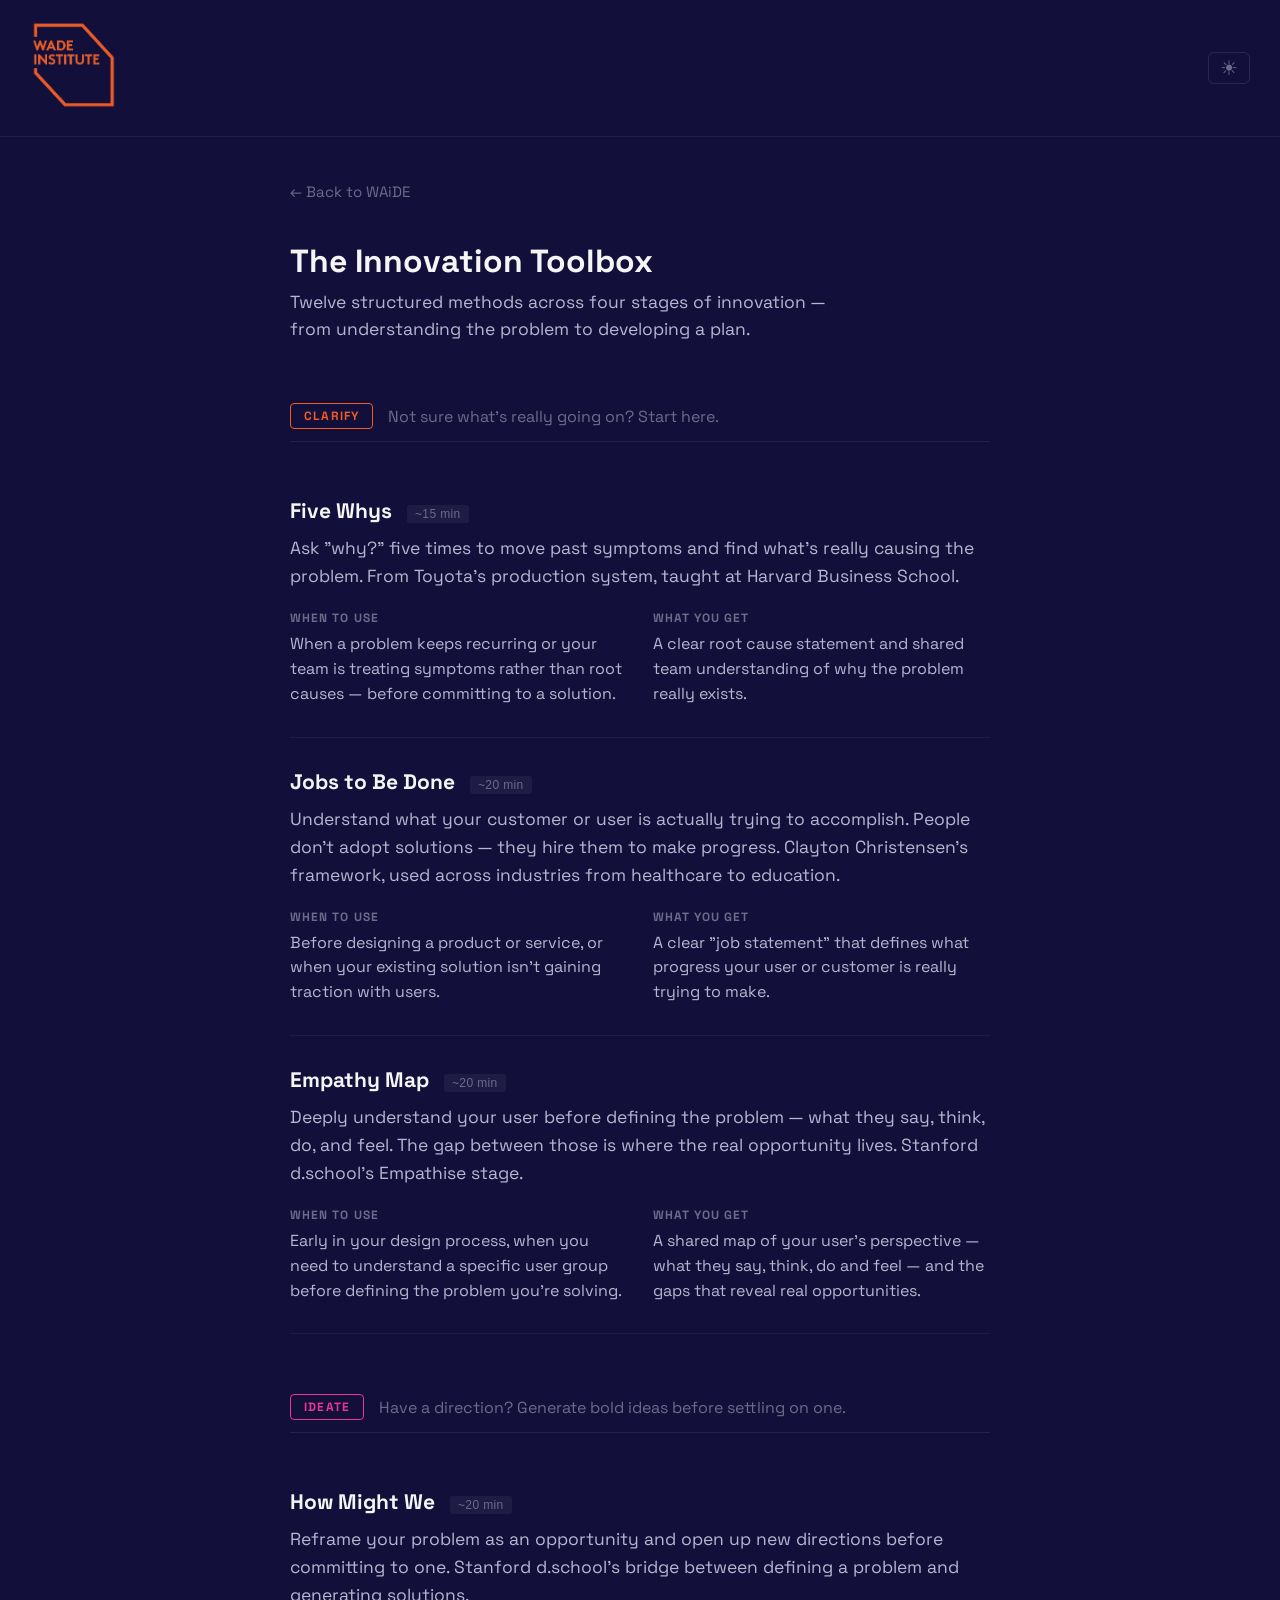
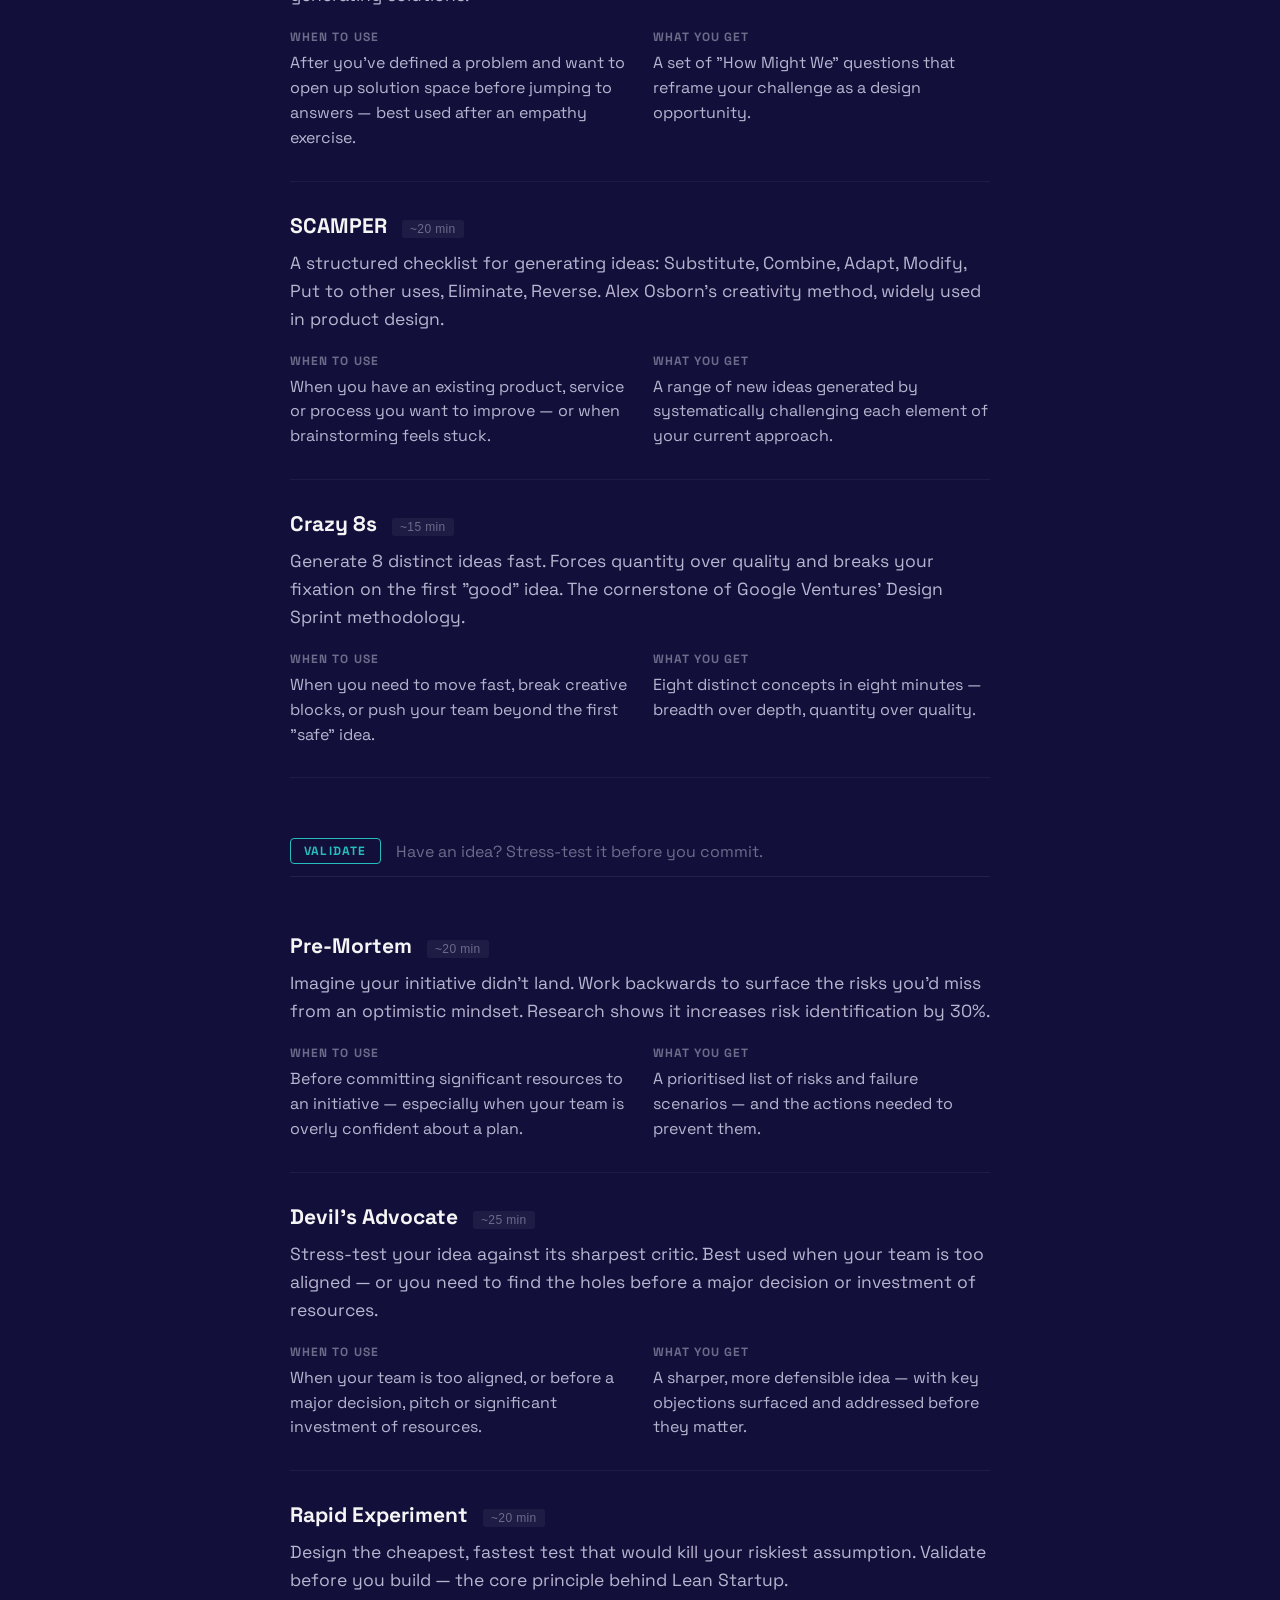
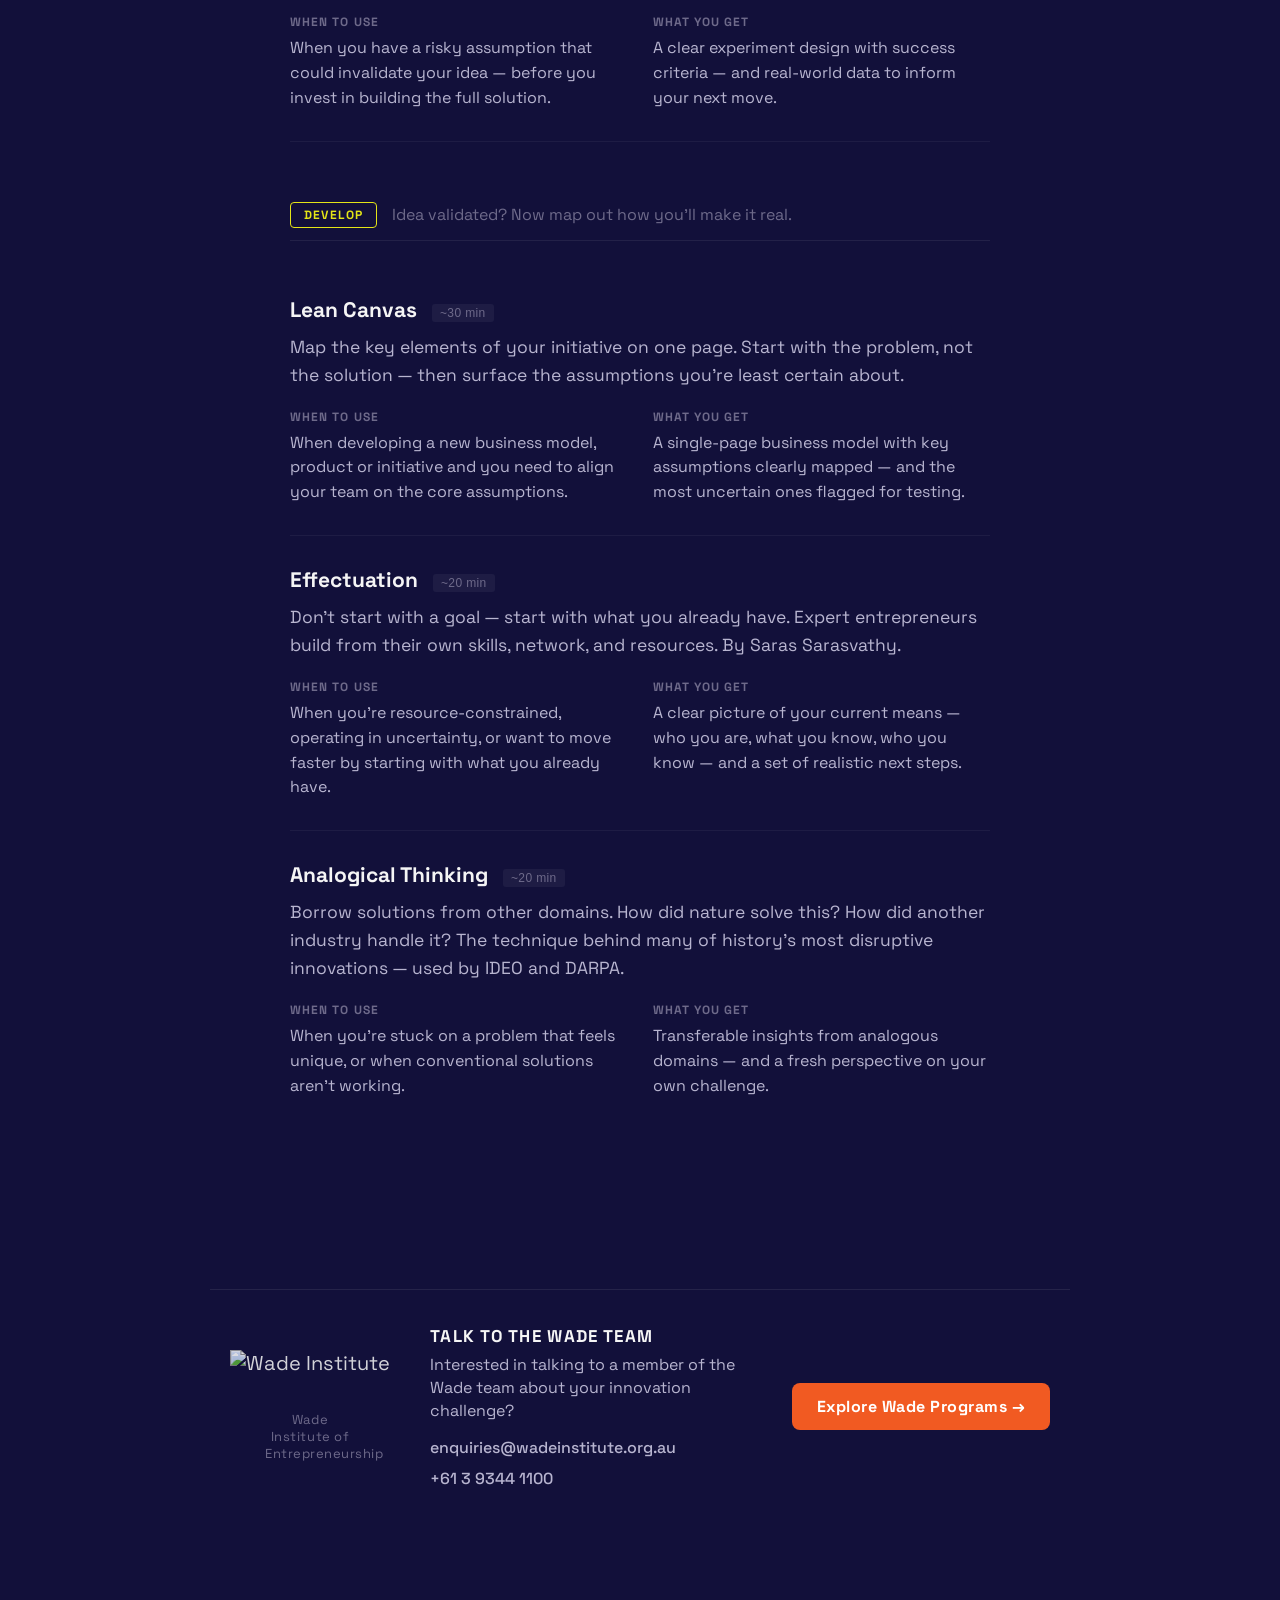
==== toolbox.html @ 84e3cd11 "Add Innovation Toolbox page with links from cards and mode label - New toolbox.html: all 12 tools ac" ====
<!DOCTYPE html>
<html lang="en">
<head>
    <meta charset="UTF-8">
    <meta name="viewport" content="width=device-width, initial-scale=1.0">
    <title>The Innovation Toolbox — Wade Institute</title>
    <link rel="preconnect" href="https://fonts.googleapis.com">
    <link href="https://fonts.googleapis.com/css2?family=Space+Grotesk:wght@300;400;500;600;700&family=Space+Mono:wght@400;700&display=swap" rel="stylesheet">
    <link rel="stylesheet" href="styles.css">
</head>
<body>

<div class="app-shell toolbox-shell">

    <header class="header">
        <a href="index.html"><img class="logo" src="logo.png" alt="Wade Institute"></a>
        <button class="theme-toggle" id="themeToggle" title="Toggle light/dark mode" aria-label="Toggle light/dark mode">
            <span class="theme-icon">☀</span>
        </button>
    </header>

    <main class="toolbox">

        <a class="toolbox-back" href="index.html">← Back to WAiDE</a>

        <h1 class="toolbox-page-title">The Innovation Toolbox</h1>
        <p class="toolbox-page-sub">Twelve structured methods across four stages of innovation — from understanding the problem to developing a plan.</p>

        <!-- ── CLARIFY ── -->
        <div class="toolbox-stage-header">
            <span class="toolbox-stage-badge stage-badge-reframe">Clarify</span>
            <span class="toolbox-stage-desc">Not sure what's really going on? Start here.</span>
        </div>

        <div class="tool-entry" id="five-whys">
            <div class="tool-entry-header">
                <h2 class="tool-entry-name">Five Whys</h2>
                <span class="tool-entry-time">~15 min</span>
            </div>
            <p class="tool-entry-desc">Ask "why?" five times to move past symptoms and find what's really causing the problem. From Toyota's production system, taught at Harvard Business School.</p>
            <div class="tool-entry-meta">
                <div class="tool-meta-block">
                    <span class="tool-meta-label">When to use</span>
                    <p class="tool-meta-text">When a problem keeps recurring or your team is treating symptoms rather than root causes — before committing to a solution.</p>
                </div>
                <div class="tool-meta-block">
                    <span class="tool-meta-label">What you get</span>
                    <p class="tool-meta-text">A clear root cause statement and shared team understanding of why the problem really exists.</p>
                </div>
            </div>
        </div>

        <div class="tool-entry" id="jtbd">
            <div class="tool-entry-header">
                <h2 class="tool-entry-name">Jobs to Be Done</h2>
                <span class="tool-entry-time">~20 min</span>
            </div>
            <p class="tool-entry-desc">Understand what your customer or user is actually trying to accomplish. People don't adopt solutions — they hire them to make progress. Clayton Christensen's framework, used across industries from healthcare to education.</p>
            <div class="tool-entry-meta">
                <div class="tool-meta-block">
                    <span class="tool-meta-label">When to use</span>
                    <p class="tool-meta-text">Before designing a product or service, or when your existing solution isn't gaining traction with users.</p>
                </div>
                <div class="tool-meta-block">
                    <span class="tool-meta-label">What you get</span>
                    <p class="tool-meta-text">A clear "job statement" that defines what progress your user or customer is really trying to make.</p>
                </div>
            </div>
        </div>

        <div class="tool-entry" id="empathy-map">
            <div class="tool-entry-header">
                <h2 class="tool-entry-name">Empathy Map</h2>
                <span class="tool-entry-time">~20 min</span>
            </div>
            <p class="tool-entry-desc">Deeply understand your user before defining the problem — what they say, think, do, and feel. The gap between those is where the real opportunity lives. Stanford d.school's Empathise stage.</p>
            <div class="tool-entry-meta">
                <div class="tool-meta-block">
                    <span class="tool-meta-label">When to use</span>
                    <p class="tool-meta-text">Early in your design process, when you need to understand a specific user group before defining the problem you're solving.</p>
                </div>
                <div class="tool-meta-block">
                    <span class="tool-meta-label">What you get</span>
                    <p class="tool-meta-text">A shared map of your user's perspective — what they say, think, do and feel — and the gaps that reveal real opportunities.</p>
                </div>
            </div>
        </div>

        <!-- ── IDEATE ── -->
        <div class="toolbox-stage-header">
            <span class="toolbox-stage-badge stage-badge-ideate">Ideate</span>
            <span class="toolbox-stage-desc">Have a direction? Generate bold ideas before settling on one.</span>
        </div>

        <div class="tool-entry" id="hmw">
            <div class="tool-entry-header">
                <h2 class="tool-entry-name">How Might We</h2>
                <span class="tool-entry-time">~20 min</span>
            </div>
            <p class="tool-entry-desc">Reframe your problem as an opportunity and open up new directions before committing to one. Stanford d.school's bridge between defining a problem and generating solutions.</p>
            <div class="tool-entry-meta">
                <div class="tool-meta-block">
                    <span class="tool-meta-label">When to use</span>
                    <p class="tool-meta-text">After you've defined a problem and want to open up solution space before jumping to answers — best used after an empathy exercise.</p>
                </div>
                <div class="tool-meta-block">
                    <span class="tool-meta-label">What you get</span>
                    <p class="tool-meta-text">A set of "How Might We" questions that reframe your challenge as a design opportunity.</p>
                </div>
            </div>
        </div>

        <div class="tool-entry" id="scamper">
            <div class="tool-entry-header">
                <h2 class="tool-entry-name">SCAMPER</h2>
                <span class="tool-entry-time">~20 min</span>
            </div>
            <p class="tool-entry-desc">A structured checklist for generating ideas: Substitute, Combine, Adapt, Modify, Put to other uses, Eliminate, Reverse. Alex Osborn's creativity method, widely used in product design.</p>
            <div class="tool-entry-meta">
                <div class="tool-meta-block">
                    <span class="tool-meta-label">When to use</span>
                    <p class="tool-meta-text">When you have an existing product, service or process you want to improve — or when brainstorming feels stuck.</p>
                </div>
                <div class="tool-meta-block">
                    <span class="tool-meta-label">What you get</span>
                    <p class="tool-meta-text">A range of new ideas generated by systematically challenging each element of your current approach.</p>
                </div>
            </div>
        </div>

        <div class="tool-entry" id="crazy-8s">
            <div class="tool-entry-header">
                <h2 class="tool-entry-name">Crazy 8s</h2>
                <span class="tool-entry-time">~15 min</span>
            </div>
            <p class="tool-entry-desc">Generate 8 distinct ideas fast. Forces quantity over quality and breaks your fixation on the first "good" idea. The cornerstone of Google Ventures' Design Sprint methodology.</p>
            <div class="tool-entry-meta">
                <div class="tool-meta-block">
                    <span class="tool-meta-label">When to use</span>
                    <p class="tool-meta-text">When you need to move fast, break creative blocks, or push your team beyond the first "safe" idea.</p>
                </div>
                <div class="tool-meta-block">
                    <span class="tool-meta-label">What you get</span>
                    <p class="tool-meta-text">Eight distinct concepts in eight minutes — breadth over depth, quantity over quality.</p>
                </div>
            </div>
        </div>

        <!-- ── VALIDATE ── -->
        <div class="toolbox-stage-header">
            <span class="toolbox-stage-badge stage-badge-debate">Validate</span>
            <span class="toolbox-stage-desc">Have an idea? Stress-test it before you commit.</span>
        </div>

        <div class="tool-entry" id="pre-mortem">
            <div class="tool-entry-header">
                <h2 class="tool-entry-name">Pre-Mortem</h2>
                <span class="tool-entry-time">~20 min</span>
            </div>
            <p class="tool-entry-desc">Imagine your initiative didn't land. Work backwards to surface the risks you'd miss from an optimistic mindset. Research shows it increases risk identification by 30%.</p>
            <div class="tool-entry-meta">
                <div class="tool-meta-block">
                    <span class="tool-meta-label">When to use</span>
                    <p class="tool-meta-text">Before committing significant resources to an initiative — especially when your team is overly confident about a plan.</p>
                </div>
                <div class="tool-meta-block">
                    <span class="tool-meta-label">What you get</span>
                    <p class="tool-meta-text">A prioritised list of risks and failure scenarios — and the actions needed to prevent them.</p>
                </div>
            </div>
        </div>

        <div class="tool-entry" id="devils-advocate">
            <div class="tool-entry-header">
                <h2 class="tool-entry-name">Devil's Advocate</h2>
                <span class="tool-entry-time">~25 min</span>
            </div>
            <p class="tool-entry-desc">Stress-test your idea against its sharpest critic. Best used when your team is too aligned — or you need to find the holes before a major decision or investment of resources.</p>
            <div class="tool-entry-meta">
                <div class="tool-meta-block">
                    <span class="tool-meta-label">When to use</span>
                    <p class="tool-meta-text">When your team is too aligned, or before a major decision, pitch or significant investment of resources.</p>
                </div>
                <div class="tool-meta-block">
                    <span class="tool-meta-label">What you get</span>
                    <p class="tool-meta-text">A sharper, more defensible idea — with key objections surfaced and addressed before they matter.</p>
                </div>
            </div>
        </div>

        <div class="tool-entry" id="rapid-experiment">
            <div class="tool-entry-header">
                <h2 class="tool-entry-name">Rapid Experiment</h2>
                <span class="tool-entry-time">~20 min</span>
            </div>
            <p class="tool-entry-desc">Design the cheapest, fastest test that would kill your riskiest assumption. Validate before you build — the core principle behind Lean Startup.</p>
            <div class="tool-entry-meta">
                <div class="tool-meta-block">
                    <span class="tool-meta-label">When to use</span>
                    <p class="tool-meta-text">When you have a risky assumption that could invalidate your idea — before you invest in building the full solution.</p>
                </div>
                <div class="tool-meta-block">
                    <span class="tool-meta-label">What you get</span>
                    <p class="tool-meta-text">A clear experiment design with success criteria — and real-world data to inform your next move.</p>
                </div>
            </div>
        </div>

        <!-- ── DEVELOP ── -->
        <div class="toolbox-stage-header">
            <span class="toolbox-stage-badge stage-badge-framework">Develop</span>
            <span class="toolbox-stage-desc">Idea validated? Now map out how you'll make it real.</span>
        </div>

        <div class="tool-entry" id="lean-canvas">
            <div class="tool-entry-header">
                <h2 class="tool-entry-name">Lean Canvas</h2>
                <span class="tool-entry-time">~30 min</span>
            </div>
            <p class="tool-entry-desc">Map the key elements of your initiative on one page. Start with the problem, not the solution — then surface the assumptions you're least certain about.</p>
            <div class="tool-entry-meta">
                <div class="tool-meta-block">
                    <span class="tool-meta-label">When to use</span>
                    <p class="tool-meta-text">When developing a new business model, product or initiative and you need to align your team on the core assumptions.</p>
                </div>
                <div class="tool-meta-block">
                    <span class="tool-meta-label">What you get</span>
                    <p class="tool-meta-text">A single-page business model with key assumptions clearly mapped — and the most uncertain ones flagged for testing.</p>
                </div>
            </div>
        </div>

        <div class="tool-entry" id="effectuation">
            <div class="tool-entry-header">
                <h2 class="tool-entry-name">Effectuation</h2>
                <span class="tool-entry-time">~20 min</span>
            </div>
            <p class="tool-entry-desc">Don't start with a goal — start with what you already have. Expert entrepreneurs build from their own skills, network, and resources. By Saras Sarasvathy.</p>
            <div class="tool-entry-meta">
                <div class="tool-meta-block">
                    <span class="tool-meta-label">When to use</span>
                    <p class="tool-meta-text">When you're resource-constrained, operating in uncertainty, or want to move faster by starting with what you already have.</p>
                </div>
                <div class="tool-meta-block">
                    <span class="tool-meta-label">What you get</span>
                    <p class="tool-meta-text">A clear picture of your current means — who you are, what you know, who you know — and a set of realistic next steps.</p>
                </div>
            </div>
        </div>

        <div class="tool-entry" id="analogical">
            <div class="tool-entry-header">
                <h2 class="tool-entry-name">Analogical Thinking</h2>
                <span class="tool-entry-time">~20 min</span>
            </div>
            <p class="tool-entry-desc">Borrow solutions from other domains. How did nature solve this? How did another industry handle it? The technique behind many of history's most disruptive innovations — used by IDEO and DARPA.</p>
            <div class="tool-entry-meta">
                <div class="tool-meta-block">
                    <span class="tool-meta-label">When to use</span>
                    <p class="tool-meta-text">When you're stuck on a problem that feels unique, or when conventional solutions aren't working.</p>
                </div>
                <div class="tool-meta-block">
                    <span class="tool-meta-label">What you get</span>
                    <p class="tool-meta-text">Transferable insights from analogous domains — and a fresh perspective on your own challenge.</p>
                </div>
            </div>
        </div>

    </main>

</div><!-- /app-shell -->

<!-- Universal site footer -->
<div class="site-footer">
    <div class="site-footer-inner">
        <div class="site-footer-brand">
            <img class="site-footer-icon" src="wade-icon.png" alt="Wade Institute">
            <span class="site-footer-orgname">Wade Institute of Entrepreneurship</span>
        </div>
        <div class="site-footer-body">
            <p class="site-footer-heading">Talk to the Wade team</p>
            <p class="site-footer-text">Interested in talking to a member of the Wade team about your innovation challenge?</p>
            <div class="site-footer-contacts">
                <a class="site-footer-link" href="mailto:enquiries@wadeinstitute.org.au">enquiries@wadeinstitute.org.au</a>
                <a class="site-footer-link" href="tel:+61393441100">+61 3 9344 1100</a>
            </div>
        </div>
        <div class="site-footer-cta-wrap">
            <a class="site-footer-cta" href="https://wadeinstitute.org.au/start/" target="_blank" rel="noopener noreferrer">Explore Wade Programs →</a>
        </div>
    </div>
</div>

<script>
// Theme toggle (mirrors index.html behaviour)
(function() {
    const saved = localStorage.getItem('theme');
    if (saved === 'light') document.documentElement.setAttribute('data-theme', 'light');
    document.getElementById('themeToggle').addEventListener('click', function() {
        const isLight = document.documentElement.getAttribute('data-theme') === 'light';
        if (isLight) {
            document.documentElement.removeAttribute('data-theme');
            localStorage.setItem('theme', 'dark');
            this.querySelector('.theme-icon').textContent = '☀';
        } else {
            document.documentElement.setAttribute('data-theme', 'light');
            localStorage.setItem('theme', 'light');
            this.querySelector('.theme-icon').textContent = '☽';
        }
    });
    if (saved === 'light') document.querySelector('.theme-icon').textContent = '☽';
})();
</script>

</body>
</html>
---- styles.css ----
@font-face {
    font-family: 'GT Walsheim';
    src: url('fonts/GT-Walsheim-Regular.woff') format('woff'),
         url('fonts/GT-Walsheim-Regular.ttf') format('truetype'),
         url('fonts/GT-Walsheim-Regular.otf') format('opentype');
    font-weight: 400;
    font-style: normal;
}

*, *::before, *::after {
    margin: 0;
    padding: 0;
    box-sizing: border-box;
}

:root {
    --bg: #12103a;
    --bg-light: #1a1750;
    --text: #f5f5f5;
    --text-dim: #b8b5d0;
    --text-muted: #6e6a8a;
    --orange: #F15A22;
    --yellow: #E4E517;
    --teal: #26bdbe;
    --pink: #ec3693;
    --font: 'GT Walsheim', 'Space Grotesk', sans-serif;
    --mono: 'GT Walsheim', sans-serif;
}

html { font-size: 20px; }

body {
    background: var(--bg);
    color: var(--text);
    font-family: var(--font);
    min-height: 100vh;
    overflow-y: auto;
}

/* App shell holds the full-height chat experience */
.app-shell {
    height: 100vh;
    display: flex;
    flex-direction: column;
    overflow: hidden;
}

/* === HEADER === */
.header {
    padding: 1rem 1.5rem;
    border-bottom: 1px solid rgba(255,255,255,0.06);
    display: flex;
    align-items: center;
    flex-shrink: 0;
}

.logo {
    height: 90px;
    width: auto;
}

/* === SESSION BAR (shown during active exercise) === */
.session-bar {
    display: flex;
    align-items: center;
    gap: 0.5rem;
    padding: 0.5rem 1.5rem;
    border-bottom: 1px solid rgba(255,255,255,0.06);
    flex-shrink: 0;
    animation: fadeIn 0.2s ease;
}

.session-bar.hidden { display: none; }
.js-state { display: none; }

.session-mode {
    font-family: var(--mono);
    font-size: 0.875rem;
    font-weight: 700;
    letter-spacing: 0.08em;
    text-transform: uppercase;
}

.session-sep {
    color: var(--text-muted);
    font-size: 1rem;
}

.session-exercise {
    font-size: 1rem;
    font-weight: 500;
    color: var(--text-dim);
}

.session-close {
    background: none;
    border: 1px solid rgba(255,255,255,0.1);
    color: var(--text-muted);
    font-size: 0.875rem;
    width: 22px;
    height: 22px;
    border-radius: 4px;
    cursor: pointer;
    display: flex;
    align-items: center;
    justify-content: center;
    margin-left: 0.5rem;
    transition: all 0.2s;
    line-height: 1;
}

.session-close:hover {
    border-color: rgba(255,255,255,0.3);
    color: var(--text);
}

/* Session bar color handled by stage-step[data-stage] selectors */

/* === STAGE PROGRESS (inline inside session bar) === */

.stage-progress {
    display: flex;
    align-items: center;
    justify-content: center;
    flex: 1;
    gap: 0.2rem;
}

.stage-step {
    display: flex;
    flex-direction: column;
    align-items: center;
    gap: 0.1rem;
    position: relative;
    padding: 0.3rem 0.8rem;
    border-radius: 6px;
    border: 1px solid transparent;
    transition: background 0.2s, border-color 0.2s;
}

/* Dots gone — color is the indicator */
.stage-dot { display: none; }

/* Stage names: bold mono, home-page card-header style */
.stage-name {
    font-family: var(--mono);
    font-size: 0.8125rem;
    font-weight: 700;
    letter-spacing: 0.1em;
    text-transform: uppercase;
    transition: opacity 0.2s;
}

/* Connector lines between steps */
.stage-conn {
    width: 20px;
    height: 1px;
    background: rgba(255,255,255,0.07);
    flex-shrink: 0;
    margin: 0;
}

/* Each stage in its own color, dimmed when inactive */
.stage-step[data-stage="reframe"]   .stage-name { color: var(--orange); opacity: 0.28; }
.stage-step[data-stage="ideate"]    .stage-name { color: var(--pink); opacity: 0.28; }
.stage-step[data-stage="debate"]    .stage-name { color: var(--teal);   opacity: 0.28; }
.stage-step[data-stage="framework"] .stage-name { color: var(--yellow);   opacity: 0.28; }

/* Done (visited) steps: slightly brighter */
.stage-step.done .stage-name { opacity: 0.5; }

/* Active step: full color + subtle card background matching home page cards */
.stage-step.active[data-stage="reframe"]   { background: rgba(241,90,34,0.1);   border-color: rgba(241,90,34,0.2);   --stage-pulse-color: rgba(241,90,34,0.22);   animation: stagePulse 3s ease-in-out infinite; }
.stage-step.active[data-stage="ideate"]    { background: rgba(236,54,147,0.1); border-color: rgba(236,54,147,0.2); --stage-pulse-color: rgba(236,54,147,0.22); animation: stagePulse 3s ease-in-out infinite; }
.stage-step.active[data-stage="debate"]    { background: rgba(38,189,190,0.1);  border-color: rgba(38,189,190,0.2);  --stage-pulse-color: rgba(38,189,190,0.22);  animation: stagePulse 3s ease-in-out infinite; }
.stage-step.active[data-stage="framework"] { background: rgba(228,229,23,0.1);  border-color: rgba(228,229,23,0.2);  --stage-pulse-color: rgba(228,229,23,0.22);  animation: stagePulse 3s ease-in-out infinite; }

.stage-step.active .stage-name { opacity: 1; }

/* All steps open a picker — always pointer, hover tint in stage color */
.stage-step { cursor: pointer; }
.stage-step[data-stage="reframe"]:hover   { background: rgba(241,90,34,0.06);   }
.stage-step[data-stage="ideate"]:hover    { background: rgba(236,54,147,0.06); }
.stage-step[data-stage="debate"]:hover    { background: rgba(38,189,190,0.06);  }
.stage-step[data-stage="framework"]:hover { background: rgba(228,229,23,0.06);  }
.stage-step:hover .stage-name { opacity: 0.8; }
.stage-step.active[data-stage="reframe"]:hover   { background: rgba(241,90,34,0.14);   }
.stage-step.active[data-stage="ideate"]:hover    { background: rgba(236,54,147,0.14); }
.stage-step.active[data-stage="debate"]:hover    { background: rgba(38,189,190,0.14);  }
.stage-step.active[data-stage="framework"]:hover { background: rgba(228,229,23,0.14);  }

/* Tool label: matches active stage color */
.stage-tool {
    font-size: 0.7125rem;
    font-family: var(--font);
    white-space: nowrap;
    opacity: 0.45;
    transition: opacity 0.2s;
}
.stage-tool::after { content: ' ▾'; }

.stage-step[data-stage="reframe"]   .stage-tool { color: var(--orange); }
.stage-step[data-stage="ideate"]    .stage-tool { color: var(--pink); }
.stage-step[data-stage="debate"]    .stage-tool { color: var(--teal);   }
.stage-step[data-stage="framework"] .stage-tool { color: var(--yellow);   }

/* Once picker is enabled — active step becomes a clickable trigger */
#stageProgress.tool-enabled .stage-step.active { cursor: pointer; }
#stageProgress.tool-enabled .stage-step.active .stage-tool { opacity: 0.8; }
#stageProgress.tool-enabled .stage-step.active:hover .stage-tool { opacity: 1; }

/* === TOOL PICKER === */
.tool-picker {
    position: relative;
    display: flex;
    align-items: center;
    gap: 0.2rem;
}

.tool-picker-btn {
    background: none;
    border: none;
    color: var(--text-muted);
    font-size: 0.75rem;
    line-height: 1;
    padding: 0 0.1rem;
    cursor: default;
    opacity: 0.4;
    transition: all 0.2s;
}

.tool-picker-btn:not(:disabled) {
    cursor: pointer;
    opacity: 0.7;
}

.tool-picker-btn:not(:disabled):hover {
    opacity: 1;
    color: var(--text);
}

.tool-picker-menu {
    position: absolute;
    top: calc(100% + 8px);
    left: 50%;
    transform: translateX(-50%);
    background: #1c1a54;
    border: 1px solid rgba(255,255,255,0.12);
    border-radius: 8px;
    padding: 0.3rem;
    z-index: 200;
    min-width: 190px;
    box-shadow: 0 8px 28px rgba(0,0,0,0.5);
    animation: pickerOpen 0.15s ease both;
    transform-origin: top center;
}

.tool-picker-menu.hidden { display: none; }

.tool-picker-item {
    display: block;
    width: 100%;
    text-align: left;
    background: none;
    border: none;
    color: var(--text-dim);
    font-family: var(--font);
    font-size: 1.025rem;
    padding: 0.4rem 0.65rem;
    border-radius: 5px;
    cursor: pointer;
    transition: all 0.15s;
}

.tool-picker-item:hover {
    background: rgba(255,255,255,0.07);
    color: var(--text);
}

/* Current tool shown with a subtle indicator */
.tool-picker-current {
    color: var(--text);
    font-weight: 600;
}
.tool-picker-current::after {
    content: ' ·';
    color: var(--text-muted);
    font-weight: 400;
}

/* Divider between tools and "Help me choose" */
.picker-divider {
    height: 1px;
    background: rgba(255,255,255,0.08);
    margin: 0.25rem 0.3rem;
}

/* Help me choose button */
.tool-picker-help {
    color: var(--text-muted);
    font-size: 0.975rem;
}
.tool-picker-help:hover {
    color: var(--text);
    background: rgba(255,255,255,0.05);
}

/* === CHAT AREA === */
.chat-area {
    flex: 1;
    overflow-y: auto;
    padding: 1.5rem;
    padding-bottom: 6rem; /* clearance for fixed prompt bar */
}

/* === RESUME BANNER === */

.resume-banner {
    position: fixed;
    top: 1rem;
    right: 1rem;
    z-index: 50;
    display: flex;
    align-items: center;
    gap: 0.5rem;
    padding: 0.4rem 0.5rem 0.4rem 0.85rem;
    background: rgba(18, 16, 58, 0.92);
    border: 1px solid rgba(255,255,255,0.12);
    border-radius: 999px;
    backdrop-filter: blur(10px);
    box-shadow: 0 4px 20px rgba(0,0,0,0.35);
    animation: fadeIn 0.3s ease;
}

.resume-banner.hidden { display: none; }

.resume-text {
    font-size: 0.9375rem;
    color: var(--text-dim);
    white-space: nowrap;
}

.resume-btn {
    background: var(--orange);
    border: none;
    border-radius: 999px;
    color: white;
    font-family: var(--font);
    font-size: 0.9rem;
    font-weight: 600;
    padding: 0.28rem 0.75rem;
    cursor: pointer;
    transition: opacity 0.2s;
    white-space: nowrap;
}

.resume-btn:hover { opacity: 0.85; }

.resume-dismiss {
    background: none;
    border: none;
    color: var(--text-muted);
    font-size: 0.8125rem;
    padding: 0.2rem 0.35rem;
    cursor: pointer;
    transition: color 0.2s;
    line-height: 1;
}

.resume-dismiss:hover { color: var(--text); }

/* === WELCOME === */
.welcome {
    display: flex;
    flex-direction: column;
    align-items: center;
    justify-content: center;
    min-height: 60vh;
    text-align: center;
    padding: 2rem;
    position: relative;
    overflow: hidden;
}

/* Wade diagonal accent — top-right corner, follows polygon's signature diagonal */
.welcome::after {
    content: '';
    position: absolute;
    top: 0;
    right: 4rem;
    width: 1px;
    height: 35%;
    background: linear-gradient(to bottom, transparent, rgba(241,90,34,0.18), transparent);
    transform: skewX(-18deg);
    pointer-events: none;
}

.welcome.hidden { display: none; }

.welcome-tagline {
    font-size: 1.1875rem;
    color: var(--text-dim);
    max-width: 480px;
    line-height: 1.35;
    margin-bottom: 2rem;
}

.welcome-title {
    font-size: 2.75rem;
    font-weight: 600;
    margin-bottom: 0.3rem;
    color: var(--text);
}

.welcome-sub {
    font-size: 1.375rem;
    color: var(--orange);
    font-weight: 500;
    margin-bottom: 1rem;
}

.welcome-intro {
    font-size: 1.125rem;
    color: var(--text-dim);
    max-width: 460px;
    line-height: 1.6;
    margin-bottom: 1.5rem;
}

/* === SITUATIONAL GUIDE === */
.welcome-guide {
    display: flex;
    gap: 0.5rem 1.2rem;
    align-items: center;
    flex-wrap: wrap;
    justify-content: center;
    margin-bottom: 2rem;
    font-size: 0.975rem;
    color: var(--text-dim);
}

.guide-item {
    display: flex;
    align-items: center;
    gap: 0.3rem;
}

.guide-signal {
    color: var(--text);
    font-weight: 600;
}

.guide-sep {
    color: var(--text-muted);
}

/* === CARDS HEADING === */
.cards-heading {
    width: 100%;
    text-align: center;
    font-size: 0.875rem;
    font-weight: 700;
    letter-spacing: 0.1em;
    text-transform: uppercase;
    color: var(--text);
    margin-top: 2rem;
    margin-bottom: 1rem;
}
.cards-chevron { display: none; }

/* === WELCOME CARDS === */
.welcome-cards {
    display: flex;
    gap: 1.2rem;
    flex-wrap: wrap;
    justify-content: center;
    max-width: 1280px;
    align-items: flex-start;
}

.welcome-card {
    display: flex;
    flex-direction: column;
    gap: 0.75rem;
    padding: 1.2rem 1.4rem;
    border: 1px solid rgba(255,255,255,0.06);
    border-radius: 8px;
    min-width: 240px;
    max-width: 300px;
    flex: 1;
    transition: border-color 0.25s, box-shadow 0.25s;
}

.welcome-card:hover {
    border-color: rgba(255,255,255,0.15);
}

.card-header {
    display: flex;
    flex-direction: column;
    gap: 0.25rem;
    padding-bottom: 0.5rem;
    border-bottom: 1px solid rgba(255,255,255,0.05);
}

.card-mode-name {
    font-family: var(--mono);
    font-size: 0.875rem;
    font-weight: 700;
    letter-spacing: 0.1em;
    text-transform: uppercase;
}

.card-reframe .card-mode-name { color: var(--orange); }
.card-ideate .card-mode-name { color: var(--pink); }
.card-debate .card-mode-name { color: var(--teal); }
.card-framework .card-mode-name { color: var(--yellow); }

.card-mode-desc {
    font-size: 0.9375rem;
    color: var(--text-muted);
    line-height: 1.35;
}

.card-exercises {
    display: flex;
    flex-direction: column;
    gap: 0.4rem;
}

.card-exercise-btn {
    background: rgba(255,255,255,0.03);
    border: 1px solid rgba(255,255,255,0.08);
    font-family: var(--font);
    padding: 0.65rem 0.8rem;
    border-radius: 5px;
    cursor: pointer;
    text-align: left;
    transition: all 0.2s ease;
    transform: translateY(0);
}

.exercise-header {
    display: flex;
    justify-content: space-between;
    align-items: center;
    gap: 0.5rem;
    margin-bottom: 0.3rem;
}

.exercise-name {
    font-size: 1.0375rem;
    font-weight: 600;
    color: var(--text-dim);
    transition: color 0.2s;
}

.exercise-time {
    font-family: var(--mono);
    font-size: 0.6rem;
    color: var(--text-muted);
    background: rgba(255,255,255,0.05);
    padding: 0.1rem 0.4rem;
    border-radius: 3px;
    flex-shrink: 0;
    letter-spacing: 0.03em;
}

.exercise-desc {
    font-size: 0.925rem;
    color: var(--text-muted);
    line-height: 1.45;
    font-weight: 400;
    margin: 0;
    max-height: 0;
    overflow: hidden;
    opacity: 0;
    transition: max-height 0.25s ease, opacity 0.2s ease;
}

.card-exercise-btn:hover {
    border-color: rgba(255,255,255,0.2);
    background: rgba(255,255,255,0.06);
    transform: translateY(-1px);
}

.card-exercise-btn:hover .exercise-desc {
    color: var(--text-dim);
    max-height: 8rem;
    opacity: 1;
}

/* Card-specific hover colors */
.card-reframe .card-exercise-btn:hover {
    border-color: rgba(241, 90, 34, 0.35);
    background: rgba(241, 90, 34, 0.07);
    box-shadow: 0 4px 16px rgba(241,90,34,0.12);
}
.card-reframe .card-exercise-btn:hover .exercise-name { color: var(--orange); }

.card-ideate .card-exercise-btn:hover {
    border-color: rgba(155, 109, 255, 0.35);
    background: rgba(155, 109, 255, 0.07);
    box-shadow: 0 4px 16px rgba(236,54,147,0.12);
}
.card-ideate .card-exercise-btn:hover .exercise-name { color: var(--pink); }

.card-debate .card-exercise-btn:hover {
    border-color: rgba(38, 189, 190, 0.35);
    background: rgba(38, 189, 190, 0.07);
    box-shadow: 0 4px 16px rgba(38,189,190,0.12);
}
.card-debate .card-exercise-btn:hover .exercise-name { color: var(--teal); }

.card-framework .card-exercise-btn:hover {
    border-color: rgba(228,229,23, 0.35);
    background: rgba(228,229,23, 0.07);
    box-shadow: 0 4px 16px rgba(228,229,23,0.12);
}
.card-framework .card-exercise-btn:hover .exercise-name { color: var(--yellow); }

/* === EXERCISE INTRO CARD === */
.msg-intro {
    align-self: stretch;
    max-width: 100%;
    border-left: 3px solid rgba(255,255,255,0.15);
    padding: 0.7rem 0.9rem;
    font-size: 1rem;
    color: var(--text-muted);
    line-height: 1.55;
    animation: fadeIn 0.3s ease;
    border-bottom: 1px solid rgba(255,255,255,0.04);
    padding-bottom: 0.8rem;
    margin-bottom: 0.3rem;
}

.msg-intro[data-mode="reframe"]   { border-left-color: var(--orange); animation: fadeIn 0.3s ease; }
.msg-intro[data-mode="ideate"]    { border-left-color: var(--pink); animation: fadeIn 0.3s ease; }
.msg-intro[data-mode="debate"]    { border-left-color: var(--teal);   animation: fadeIn 0.3s ease; }
.msg-intro[data-mode="framework"] { border-left-color: var(--yellow);   animation: fadeIn 0.3s ease; }

.msg-intro-label {
    font-family: var(--mono);
    font-size: 0.775rem;
    text-transform: uppercase;
    letter-spacing: 0.1em;
    color: var(--text-muted);
    margin-bottom: 0.3rem;
}

.msg-intro[data-mode="reframe"] .msg-intro-label { color: var(--orange); }
.msg-intro[data-mode="ideate"]  .msg-intro-label { color: var(--pink); }
.msg-intro[data-mode="debate"]  .msg-intro-label { color: var(--teal); }
.msg-intro[data-mode="framework"] .msg-intro-label { color: var(--yellow); }

/* Inline exercise section break — same style but not sticky, with a top separator */
.msg-intro-break {
    align-self: stretch;
    max-width: 100%;
    border-left: 3px solid rgba(255,255,255,0.15);
    padding: 0.7rem 0.9rem;
    font-size: 1rem;
    color: var(--text-muted);
    line-height: 1.55;
    animation: fadeIn 0.3s ease;
    margin-top: 2rem;
    border-top: 1px solid rgba(255,255,255,0.05);
    padding-top: 1.4rem;
    position: relative;
}

/* Wade diamond accent above section breaks */
.msg-intro-break::before {
    content: '◆';
    position: absolute;
    top: -0.7rem;
    left: 50%;
    transform: translateX(-50%);
    font-size: 0.5625rem;
    color: var(--text-muted);
    opacity: 0.35;
    background: var(--bg);
    padding: 0 0.5rem;
}
.msg-intro-break[data-mode="reframe"] { border-left-color: var(--orange); }
.msg-intro-break[data-mode="ideate"]  { border-left-color: var(--pink); }
.msg-intro-break[data-mode="debate"]  { border-left-color: var(--teal); }
.msg-intro-break[data-mode="framework"] { border-left-color: var(--yellow); }
.msg-intro-break[data-mode="reframe"] .msg-intro-label { color: var(--orange); }
.msg-intro-break[data-mode="ideate"]  .msg-intro-label { color: var(--pink); }
.msg-intro-break[data-mode="debate"]  .msg-intro-label { color: var(--teal); }
.msg-intro-break[data-mode="framework"] .msg-intro-label { color: var(--yellow); }

/* === MESSAGES === */
.messages {
    max-width: 800px;
    margin: 0 auto;
    display: flex;
    flex-direction: column;
    gap: 1rem;
}

.msg {
    padding: 0.8rem 1rem;
    border-radius: 8px;
    font-size: 1.125rem;
    line-height: 1.65;
    max-width: 85%;
    animation: fadeIn 0.2s ease;
}

@keyframes fadeIn {
    from { opacity: 0; transform: translateY(6px); }
    to { opacity: 1; transform: translateY(0); }
}

/* === WADE BRAND ANIMATIONS === */

/* Slow diagonal drift — follows the Wade polygon's signature angle */
@keyframes wadeFloat {
    0%, 100% { transform: translate(0, 0); }
    50%       { transform: translate(6px, -10px); }
}

/* Staggered card entrance */
@keyframes cardReveal {
    from { opacity: 0; transform: translateY(18px); }
    to   { opacity: 1; transform: translateY(0); }
}

/* Active stage step — gentle stage-color pulse */
@keyframes stagePulse {
    0%, 100% { box-shadow: 0 0 0 0 transparent; }
    50%       { box-shadow: 0 0 0 4px var(--stage-pulse-color, rgba(241,90,34,0.2)); }
}

/* Intro card left border shimmer */
@keyframes borderGlow {
    0%, 100% { opacity: 0.5; }
    50%       { opacity: 1; }
}

/* Welcome hero text entrance */
@keyframes heroFloat {
    from { opacity: 0; transform: translateY(12px); }
    to   { opacity: 1; transform: translateY(0); }
}

/* Tool picker open */
@keyframes pickerOpen {
    from { opacity: 0; transform: scale(0.95) translateY(-4px); }
    to   { opacity: 1; transform: scale(1) translateY(0); }
}

.msg-user {
    background: rgba(241, 90, 34, 0.12);
    border: 1px solid rgba(241, 90, 34, 0.2);
    align-self: flex-end;
    color: var(--text);
}

.msg-agent {
    background: rgba(255,255,255,0.04);
    border: 1px solid rgba(255,255,255,0.06);
    align-self: flex-start;
    color: var(--text-dim);
}

/* Markdown inside agent messages */
.msg-agent h2 {
    font-size: 1.25rem;
    font-weight: 600;
    color: var(--text);
    margin: 1rem 0 0.4rem;
}

.msg-agent h2:first-child { margin-top: 0; }

.msg-agent h3 {
    font-size: 1.125rem;
    font-weight: 600;
    color: var(--text);
    margin: 0.8rem 0 0.3rem;
}

.msg-agent strong {
    color: var(--text);
    font-weight: 600;
}

.msg-agent em {
    color: var(--text);
    font-style: italic;
}

.msg-agent ul, .msg-agent ol {
    margin: 0.4rem 0;
    padding-left: 1.3rem;
}

.msg-agent li {
    margin: 0.25rem 0;
}

.msg-agent p {
    margin: 0.4rem 0;
}

.msg-agent p:first-child { margin-top: 0; }
.msg-agent p:last-child { margin-bottom: 0; }

.msg-agent code {
    font-family: var(--mono);
    font-size: 1rem;
    background: rgba(255,255,255,0.06);
    padding: 0.1rem 0.3rem;
    border-radius: 3px;
}

/* Typing indicator */
.typing {
    display: flex;
    gap: 4px;
    padding: 1rem;
    align-self: flex-start;
}

.typing span {
    width: 6px;
    height: 6px;
    background: var(--text-muted);
    border-radius: 50%;
    animation: bounce 1.2s infinite;
}

.typing span:nth-child(2) { animation-delay: 0.15s; }
.typing span:nth-child(3) { animation-delay: 0.3s; }

@keyframes bounce {
    0%, 60%, 100% { transform: translateY(0); }
    30% { transform: translateY(-6px); }
}

/* === INPUT AREA === */
.input-area {
    position: fixed;
    bottom: 0;
    left: 0;
    right: 0;
    z-index: 200;
    padding: 0.75rem 1.5rem 1rem;
    border-top: 1px solid rgba(255,255,255,0.06);
    background: var(--bg);
}

/* Input embedded inside welcome (home page) — no border, constrained width */
.welcome .input-area {
    border-top: none;
    padding: 0.25rem 0 1.5rem;
    width: 100%;
    max-width: 580px;
    align-self: center;
}

.input-form {
    max-width: 800px;
    margin: 0 auto;
    display: flex;
    gap: 0.5rem;
    align-items: flex-end;
}

.input-btns {
    display: flex;
    flex-direction: column;
    gap: 0.4rem;
    flex-shrink: 0;
}

.input-field {
    flex: 1;
    background: var(--bg-light);
    border: 1px solid rgba(255,255,255,0.1);
    border-radius: 6px;
    padding: 0.65rem 0.9rem;
    color: var(--text);
    font-family: var(--font);
    font-size: 1.125rem;
    line-height: 1.4;
    resize: none;
    outline: none;
    min-height: 4.5rem;
    max-height: 120px;
    transition: border-color 0.2s;
}

.input-field:focus {
    border-color: rgba(255,255,255,0.25);
    box-shadow: 0 0 0 3px rgba(241,90,34,0.07);
    outline: none;
}

/* Stage-colored focus glow — driven by data-mode on body (set by updateStageProgress) */
body[data-mode="reframe"]   .input-field:focus { box-shadow: 0 0 0 3px rgba(241,90,34,0.1);   border-color: rgba(241,90,34,0.4); }
body[data-mode="ideate"]    .input-field:focus { box-shadow: 0 0 0 3px rgba(236,54,147,0.1); border-color: rgba(236,54,147,0.4); }
body[data-mode="debate"]    .input-field:focus { box-shadow: 0 0 0 3px rgba(38,189,190,0.1);  border-color: rgba(38,189,190,0.4); }
body[data-mode="framework"] .input-field:focus { box-shadow: 0 0 0 3px rgba(228,229,23,0.1);  border-color: rgba(228,229,23,0.4); }

.input-field::placeholder {
    color: var(--text-muted);
}

.send-btn {
    background: var(--orange);
    border: none;
    border-radius: 6px;
    padding: 0.6rem;
    color: white;
    cursor: pointer;
    display: flex;
    align-items: center;
    justify-content: center;
    transition: opacity 0.2s;
    flex-shrink: 0;
}

.send-btn { transition: opacity 0.2s, transform 0.15s ease; }
.send-btn:hover:not(:disabled) { opacity: 1; transform: scale(1.07); }
.send-btn:active:not(:disabled) { transform: scale(0.96); }
.send-btn:disabled { opacity: 0.3; cursor: not-allowed; }

.mic-btn {
    background: transparent;
    border: 1px solid rgba(255,255,255,0.15);
    border-radius: 6px;
    padding: 0.6rem;
    color: var(--text-muted);
    cursor: pointer;
    display: flex;
    align-items: center;
    justify-content: center;
    transition: all 0.2s;
    flex-shrink: 0;
}
.mic-btn:hover { border-color: rgba(255,255,255,0.3); color: var(--text); }
.mic-btn.recording {
    border-color: var(--orange);
    color: var(--orange);
    animation: micPulse 1s ease-in-out infinite;
}
.mic-btn.unsupported { display: none; }

@keyframes micPulse {
    0%, 100% { box-shadow: 0 0 0 0 rgba(241,90,34,0); }
    50%       { box-shadow: 0 0 0 5px rgba(241,90,34,0.2); }
}

html[data-theme="light"] .mic-btn { border-color: rgba(30,25,79,0.15); }
html[data-theme="light"] .mic-btn:hover { border-color: rgba(30,25,79,0.3); color: var(--text); }

.input-hint {
    max-width: 800px;
    margin: 0.4rem auto 0;
    font-size: 0.8125rem;
    color: var(--text-muted);
    font-family: var(--mono);
    display: flex;
    justify-content: space-between;
    align-items: center;
}

.mode-label {
    text-transform: uppercase;
    letter-spacing: 0.08em;
}

/* === REPORT CTA (footer) === */
.report-cta { display: contents; }
.report-cta.hidden { display: none; }

.report-cta-btn {
    background: none;
    border: none;
    padding: 0;
    font-family: var(--mono);
    font-size: 0.8125rem;
    font-weight: 700;
    letter-spacing: 0.06em;
    text-transform: uppercase;
    color: var(--orange);
    cursor: pointer;
    transition: opacity 0.2s;
    white-space: nowrap;
}

.report-cta-btn:hover:not(:disabled) { opacity: 0.7; }

.report-cta-btn:disabled {
    opacity: 0.35;
    cursor: not-allowed;
    color: var(--text-muted);
}

/* === UNIVERSAL SITE FOOTER === */
.site-footer {
    margin: 3rem auto 0;
    width: 100%;
    max-width: 860px;
    border-top: 1px solid rgba(255,255,255,0.08);
    padding-bottom: 6rem; /* clear the fixed prompt bar */
    animation: fadeIn 0.3s ease;
}


.site-footer-inner {
    display: flex;
    align-items: center;
    gap: 2rem;
    padding: 1.75rem 1rem 2.5rem;
    flex-wrap: wrap;
}

.site-footer-brand {
    display: flex;
    flex-direction: column;
    align-items: center;
    gap: 0.5rem;
    flex-shrink: 0;
    min-width: 80px;
}

.site-footer-icon {
    height: 52px;
    width: auto;
    opacity: 0.85;
}

.site-footer-orgname {
    font-size: 0.65rem;
    letter-spacing: 0.04em;
    color: var(--text-muted);
    text-align: center;
    max-width: 90px;
    line-height: 1.3;
}

.site-footer-body {
    flex: 1;
    min-width: 200px;
}

.site-footer-heading {
    font-size: 0.85rem;
    font-weight: 700;
    letter-spacing: 0.08em;
    text-transform: uppercase;
    color: var(--text);
    margin-bottom: 0.3rem;
}

.site-footer-text {
    font-size: 0.8rem;
    color: var(--text-dim);
    line-height: 1.45;
    margin-bottom: 0.75rem;
}

.site-footer-contacts {
    display: flex;
    flex-wrap: wrap;
    gap: 0.5rem 1.25rem;
}

.site-footer-link {
    font-size: 0.8rem;
    color: var(--text-dim);
    text-decoration: none;
    font-weight: 500;
    transition: color 0.2s;
}

.site-footer-link:hover {
    color: var(--text);
}

.site-footer-cta-wrap {
    flex-shrink: 0;
}

.site-footer-cta {
    display: inline-block;
    background: var(--orange);
    color: #fff;
    font-family: var(--font);
    font-size: 0.8rem;
    font-weight: 700;
    letter-spacing: 0.03em;
    text-decoration: none;
    padding: 0.65rem 1.25rem;
    border-radius: 8px;
    white-space: nowrap;
    transition: opacity 0.2s;
}

.site-footer-cta:hover {
    opacity: 0.88;
}

.report-copy-notice {
    font-size: 0.8125rem;
    color: var(--text-muted);
    font-style: italic;
    margin-left: auto;
}

/* === ROUTING INLINE SUGGESTIONS === */

.routing-suggestions {
    display: flex;
    flex-wrap: wrap;
    gap: 0.5rem;
    max-width: 540px;
    margin: 0.75rem 0 0 0;
    animation: fadeIn 0.3s ease;
}

.routing-suggest-btn {
    background: transparent;
    border-radius: 8px;
    padding: 0.5rem 1rem;
    font-family: var(--font);
    font-size: 1.0625rem;
    font-weight: 500;
    cursor: pointer;
    transition: all 0.2s;
    letter-spacing: 0.01em;
}

.routing-suggest-btn.mode-reframe  { border: 1px solid rgba(255,160,50,0.45); color: var(--orange); }
.routing-suggest-btn.mode-reframe:hover  { background: rgba(255,160,50,0.12); border-color: var(--orange); }

.routing-suggest-btn.mode-ideate   { border: 1px solid rgba(236,54,147,0.45); color: var(--pink); }
.routing-suggest-btn.mode-ideate:hover   { background: rgba(236,54,147,0.12); border-color: var(--pink); }

.routing-suggest-btn.mode-debate   { border: 1px solid rgba(0,200,180,0.45); color: var(--teal); }
.routing-suggest-btn.mode-debate:hover   { background: rgba(0,200,180,0.12); border-color: var(--teal); }

.routing-suggest-btn.mode-framework { border: 1px solid rgba(255,100,160,0.45); color: var(--yellow); }
.routing-suggest-btn.mode-framework:hover { background: rgba(255,100,160,0.12); border-color: var(--yellow); }

/* === SWAP TOOL SUGGESTIONS === */

.swap-suggestions {
    max-width: 600px;
    margin: 0.75rem 0 0 0;
    animation: fadeIn 0.3s ease;
}

.swap-transition {
    font-size: 1.0625rem;
    color: var(--text-dim);
    margin-bottom: 0.75rem;
    font-style: italic;
    line-height: 1.5;
}

.swap-tools {
    display: flex;
    gap: 0.75rem;
    flex-wrap: wrap;
}

.swap-suggest-btn {
    flex: 1;
    min-width: 200px;
    background: rgba(255,255,255,0.03);
    border-radius: 10px;
    padding: 0.9rem 1rem;
    cursor: pointer;
    text-align: left;
    transition: all 0.2s;
    font-family: var(--font);
}

.swap-suggest-btn:hover {
    background: rgba(255,255,255,0.07);
}

.swap-suggest-stage {
    display: block;
    font-family: var(--mono);
    font-size: 0.75rem;
    font-weight: 700;
    letter-spacing: 0.07em;
    text-transform: uppercase;
    margin-bottom: 0.3rem;
}

.swap-suggest-name {
    display: block;
    font-weight: 600;
    font-size: 1.125rem;
    margin-bottom: 0.35rem;
}

.swap-suggest-reason {
    display: block;
    font-size: 0.975rem;
    color: var(--text-dim);
    line-height: 1.45;
}

.swap-suggest-btn.mode-reframe  { border: 1px solid rgba(255,160,50,0.35); color: var(--orange); }
.swap-suggest-btn.mode-reframe:hover  { border-color: var(--orange); background: rgba(255,160,50,0.08); }
.swap-suggest-btn.mode-reframe .swap-suggest-stage { color: var(--orange); }

.swap-suggest-btn.mode-ideate   { border: 1px solid rgba(236,54,147,0.35); color: var(--pink); }
.swap-suggest-btn.mode-ideate:hover   { border-color: var(--pink); background: rgba(236,54,147,0.08); }
.swap-suggest-btn.mode-ideate .swap-suggest-stage { color: var(--pink); }

.swap-suggest-btn.mode-debate   { border: 1px solid rgba(0,200,180,0.35); color: var(--teal); }
.swap-suggest-btn.mode-debate:hover   { border-color: var(--teal); background: rgba(0,200,180,0.08); }
.swap-suggest-btn.mode-debate .swap-suggest-stage { color: var(--teal); }

.swap-suggest-btn.mode-framework { border: 1px solid rgba(255,100,160,0.35); color: var(--yellow); }
.swap-suggest-btn.mode-framework:hover { border-color: var(--yellow); background: rgba(255,100,160,0.08); }
.swap-suggest-btn.mode-framework .swap-suggest-stage { color: var(--yellow); }

/* === WRAP UP PROMPT === */

.wrap-prompt {
    max-width: 600px;
    margin: 1rem 0 0 0;
    padding: 1rem 1.25rem;
    border: 1px solid rgba(255,255,255,0.08);
    border-radius: 10px;
    background: rgba(255,255,255,0.02);
    animation: fadeIn 0.3s ease;
}

.wrap-prompt-text {
    font-size: 1.0625rem;
    color: var(--text-dim);
    margin: 0 0 0.75rem;
}

.wrap-prompt-actions {
    display: flex;
    gap: 0.6rem;
    flex-wrap: wrap;
}

.wrap-btn {
    background: none;
    border: 1px solid rgba(255,255,255,0.15);
    border-radius: 8px;
    color: var(--text-dim);
    font-family: var(--font);
    font-size: 1.0375rem;
    font-weight: 500;
    padding: 0.5rem 1rem;
    cursor: pointer;
    transition: all 0.2s;
}

.wrap-btn:hover {
    border-color: rgba(255,255,255,0.35);
    color: var(--text);
}

.wrap-btn-report {
    border-color: rgba(241, 90, 34, 0.4);
    color: var(--orange);
}

.wrap-btn-report:hover {
    background: rgba(241, 90, 34, 0.08);
    border-color: var(--orange);
}

/* Thumbs rating inside wrap card */
.wrap-rating {
    display: flex;
    align-items: center;
    gap: 0.5rem;
    margin-bottom: 0.75rem;
}

.wrap-rating-label {
    font-size: 0.975rem;
    color: var(--text-muted);
}

.wrap-rate-btn {
    background: none;
    border: 1px solid rgba(255,255,255,0.1);
    border-radius: 6px;
    font-size: 1.25rem;
    padding: 0.2rem 0.5rem;
    cursor: pointer;
    transition: all 0.2s;
    line-height: 1.4;
}

.wrap-rate-btn:hover,
.wrap-rate-btn.selected { border-color: rgba(255,255,255,0.4); background: rgba(255,255,255,0.08); }

/* === ROUTING BACK === */

.routing-back {
    max-width: 800px;
    margin: 1rem auto 0;
    text-align: center;
    animation: fadeIn 0.3s ease;
}

.routing-back.hidden { display: none; }

.routing-back-btn {
    background: transparent;
    border: 1px solid rgba(255,255,255,0.15);
    border-radius: 8px;
    padding: 0.65rem 1.4rem;
    color: var(--text-dim);
    font-family: var(--font);
    font-size: 1.1rem;
    font-weight: 500;
    cursor: pointer;
    transition: all 0.2s;
    letter-spacing: 0.01em;
}

.routing-back-btn:hover {
    border-color: rgba(255,255,255,0.4);
    color: var(--text);
    background: rgba(255,255,255,0.05);
}

/* === LEAD MODAL === */
.lead-modal-overlay {
    position: fixed;
    inset: 0;
    background: rgba(10, 8, 30, 0.85);
    backdrop-filter: blur(4px);
    display: flex;
    align-items: center;
    justify-content: center;
    z-index: 100;
    animation: fadeIn 0.25s ease;
}

.lead-modal-overlay.hidden { display: none; }

.lead-modal {
    background: var(--bg-light);
    border: 1px solid rgba(255,255,255,0.1);
    border-radius: 12px;
    padding: 2rem;
    max-width: 400px;
    width: 90%;
    animation: slideUp 0.3s ease;
}

@keyframes slideUp {
    from { opacity: 0; transform: translateY(20px); }
    to { opacity: 1; transform: translateY(0); }
}

.lead-modal-title {
    font-size: 1.625rem;
    font-weight: 600;
    color: var(--text);
    margin-bottom: 0.4rem;
}

.lead-modal-sub {
    font-size: 1.0625rem;
    color: var(--text-dim);
    line-height: 1.5;
    margin-bottom: 1.5rem;
}

.lead-form {
    display: flex;
    flex-direction: column;
    gap: 0.6rem;
}

.lead-input {
    background: var(--bg);
    border: 1px solid rgba(255,255,255,0.12);
    border-radius: 6px;
    padding: 0.6rem 0.8rem;
    color: var(--text);
    font-family: var(--font);
    font-size: 1.0625rem;
    outline: none;
    transition: border-color 0.2s;
}

.lead-input:focus {
    border-color: rgba(255,255,255,0.3);
}

.lead-input::placeholder {
    color: var(--text-muted);
}

.lead-submit {
    background: var(--orange);
    border: none;
    border-radius: 6px;
    padding: 0.7rem;
    color: white;
    font-family: var(--font);
    font-size: 1.125rem;
    font-weight: 600;
    cursor: pointer;
    margin-top: 0.3rem;
    transition: opacity 0.2s;
}

.lead-submit:hover { opacity: 0.85; }
.lead-submit:disabled { opacity: 0.5; cursor: not-allowed; }

.lead-disclaimer {
    font-size: 0.875rem;
    color: var(--text-muted);
    text-align: center;
    margin-top: 1rem;
    line-height: 1.4;
}

/* === REPORT CARD === */
.report-card {
    max-width: 800px;
    margin: 1.5rem auto 0;
    background: rgba(255,255,255,0.03);
    border: 1px solid rgba(241, 90, 34, 0.2);
    border-radius: 10px;
    padding: 1.5rem;
    animation: fadeIn 0.3s ease;
}

.report-card.hidden { display: none; }

/* Preview state — fade out after 280px */
.report-card.report-preview {
    border-radius: 10px 10px 0 0;
    border-bottom: none;
}

.report-card.report-preview .report-content {
    max-height: 280px;
    overflow: hidden;
    mask-image: linear-gradient(to bottom, black 60%, transparent 100%);
    -webkit-mask-image: linear-gradient(to bottom, black 60%, transparent 100%);
}

/* === REPORT UNLOCK PANEL === */
.report-unlock {
    max-width: 800px;
    margin: 0 auto;
    background: rgba(255,255,255,0.03);
    border: 1px solid rgba(241, 90, 34, 0.2);
    border-top: none;
    border-radius: 0 0 10px 10px;
    padding: 1.5rem;
    animation: fadeIn 0.3s ease;
}

.report-unlock.hidden { display: none; }

.report-unlock-sub {
    font-size: 1.0625rem;
    color: var(--text-dim);
    margin-bottom: 1rem;
    line-height: 1.5;
    text-align: center;
}

.report-content {
    font-size: 1.125rem;
    line-height: 1.7;
    color: var(--text-dim);
}

.report-content h2 {
    font-size: 1.375rem;
    font-weight: 600;
    color: var(--orange);
    margin: 1.2rem 0 0.5rem;
}

.report-content h2:first-child { margin-top: 0; }

.report-content h3 {
    font-size: 1.1875rem;
    font-weight: 600;
    color: var(--text);
    margin: 1rem 0 0.3rem;
}

.report-content strong {
    color: var(--text);
    font-weight: 600;
}

.report-content em {
    color: var(--text);
    font-style: italic;
}

.report-content ul, .report-content ol {
    margin: 0.4rem 0;
    padding-left: 1.3rem;
}

.report-content li {
    margin: 0.3rem 0;
}

.report-content p {
    margin: 0.5rem 0;
}

.report-content p:first-child { margin-top: 0; }
.report-content p:last-child { margin-bottom: 0; }

.report-header {
    display: flex;
    align-items: center;
    gap: 1rem;
    padding-bottom: 1rem;
    border-bottom: 1px solid rgba(255,255,255,0.08);
    margin-bottom: 1.2rem;
}

.report-logo-top {
    height: 48px;
    width: auto;
}

.report-meta {
    font-size: 0.9rem;
    font-family: var(--mono);
    color: var(--text-muted);
    text-transform: uppercase;
    letter-spacing: 0.08em;
}

.report-footer {
    display: flex;
    align-items: center;
    gap: 0.6rem;
    margin-top: 1.5rem;
    padding-top: 1rem;
    border-top: 1px solid rgba(255,255,255,0.06);
    font-size: 0.875rem;
    color: var(--text-muted);
    font-family: var(--mono);
}

.report-logo {
    height: 20px;
    width: auto;
    opacity: 0.5;
}

.report-disclaimer {
    font-size: 0.8125rem;
    color: var(--text-muted);
    font-family: var(--mono);
    opacity: 0.6;
    margin-left: auto;
}

/* PDF / Share buttons in report footer */
.report-footer { flex-wrap: wrap; }

.report-action-btn {
    background: none;
    border: 1px solid rgba(255,255,255,0.12);
    border-radius: 6px;
    color: var(--text-muted);
    font-family: var(--font);
    font-size: 0.9rem;
    padding: 0.28rem 0.7rem;
    cursor: pointer;
    transition: all 0.2s;
    margin-left: auto;
}

.report-action-btn + .report-action-btn { margin-left: 0.4rem; }

.report-action-btn:hover { border-color: rgba(255,255,255,0.3); color: var(--text); }

.report-action-btn.hidden { display: none; }

/* === RESPONSIVE === */
@media (max-width: 640px) {
    /* Header */
    .header { padding: 0.6rem 1rem; }
    .logo { height: 55px; }

    /* Chat + input */
    .chat-area { padding: 0.75rem 1rem; }
    .input-area { padding: 0.5rem 1rem 0.6rem; }
    .input-form { flex-wrap: wrap; }
    .input-field { font-size: 1rem; flex-basis: 100%; }
    .input-btns { flex-direction: row; margin-left: auto; }
    .input-hint-copy { display: none; }

    /* Welcome screen */
    .welcome { padding: 1.25rem 1rem; min-height: auto; }
    .welcome-title { font-size: 1.875rem; }
    .welcome-intro { margin-bottom: 0.75rem; }

    .welcome-guide {
        flex-direction: column;
        gap: 0.35rem;
        margin-bottom: 1.25rem;
        font-size: 1rem;
    }
    .guide-sep { display: none; }

    /* Home stage cards — single-card horizontal scroll */
    .welcome-cards {
        width: 100%;
        max-width: 100%;
        flex-wrap: nowrap;
        overflow-x: auto;
        scroll-snap-type: x mandatory;
        -webkit-overflow-scrolling: touch;
        scrollbar-width: none;
        justify-content: flex-start;
        padding: 0 1rem 0.5rem;
        scroll-padding-left: 1rem;
        gap: 0.75rem;
        box-sizing: border-box;
    }
    .welcome-cards::-webkit-scrollbar { display: none; }
    .welcome-card {
        flex: 0 0 88vw;
        min-width: 88vw;
        max-width: 88vw;
        scroll-snap-align: start;
    }

    /* Stage progress bar — compress to fit 4 stages */
    .session-bar { padding: 0.4rem 0.75rem; }
    .stage-conn { display: none; }
    .stage-step { padding: 0.25rem 0.5rem; }
    .stage-name { font-size: 0.6875rem; letter-spacing: 0.05em; }
    .stage-tool { font-size: 0.6rem; }
    .session-close { margin-left: 0.25rem; }

    /* Session intro card */
    .msg-intro { padding: 0.6rem 0.9rem; }
    .msg-intro-title { font-size: 0.8125rem; }
    .msg-intro-body { font-size: 1rem; }

    /* Messages */
    .msg { max-width: 95%; }

    /* Modals + report */
    .lead-modal { padding: 1.25rem; }
    .report-card { padding: 1rem; margin: 0.75rem auto 0; }
    .report-card .report-footer { flex-direction: column; align-items: flex-start; gap: 0.4rem; }

    /* Universal site footer */
    .site-footer { margin: 1.5rem auto 0; }
    .site-footer-inner { flex-direction: column; align-items: flex-start; gap: 1.25rem; padding: 1.5rem 1rem 2rem; }
    .site-footer-brand { flex-direction: row; align-items: center; min-width: unset; }
    .site-footer-orgname { max-width: none; text-align: left; }
    .site-footer-icon { height: 40px; }
    .site-footer-contacts { flex-direction: column; gap: 0.4rem; }
    .site-footer-cta-wrap { width: 100%; }
    .site-footer-cta { width: 100%; box-sizing: border-box; text-align: center; }

    /* Toolbox toggle on mobile */
    .cards-heading { cursor: pointer; user-select: none; margin-top: 0.5rem; display: flex; align-items: center; justify-content: center; gap: 0.4em; font-size: 0.75rem; letter-spacing: 0.04em; white-space: nowrap; }
    .cards-chevron { display: inline-block; transition: transform 0.25s ease; letter-spacing: 0; flex-shrink: 0; }
    .welcome-cards.cards-collapsed .welcome-card { display: none; }
    .welcome-cards.cards-collapsed { overflow: hidden; flex-wrap: wrap; }
    .welcome-cards.cards-collapsed .cards-chevron { transform: rotate(-90deg); }
}

/* === PUSH HARDER TOGGLE === */

.input-hint-actions {
    display: flex;
    align-items: center;
    gap: 0.5rem;
    flex-shrink: 0;
}

/* === SESSION ACTIONS (Challenge me / Help me — appear after each AI response) === */

.session-actions {
    display: flex;
    gap: 0.5rem;
    padding: 0.75rem 0 0.25rem;
    align-items: center;
}

.session-action-btn {
    background: transparent;
    border: 1px solid rgba(255,255,255,0.12);
    border-radius: 5px;
    padding: 0.28rem 0.65rem;
    font-family: var(--mono);
    font-size: 0.75rem;
    font-weight: 700;
    letter-spacing: 0.06em;
    text-transform: uppercase;
    color: var(--text-muted);
    cursor: pointer;
    transition: all 0.2s;
    white-space: nowrap;
}

.session-action-btn:hover {
    border-color: rgba(255,255,255,0.25);
    color: var(--text-dim);
}

.challenge-btn.active {
    border-color: rgba(241,90,34,0.5);
    color: var(--orange);
    background: rgba(241,90,34,0.08);
}

/* === NEXT EXERCISE PANEL === */

.next-exercise-panel {
    max-width: 800px;
    margin: 1rem auto 0;
    padding: 1.2rem 1.5rem;
    border: 1px solid rgba(255,255,255,0.08);
    border-radius: 10px;
    background: rgba(255,255,255,0.02);
    animation: fadeIn 0.4s ease;
}

.next-exercise-label {
    font-family: var(--mono);
    font-size: 0.75rem;
    text-transform: uppercase;
    letter-spacing: 0.1em;
    color: var(--text-muted);
    margin-bottom: 0.6rem;
}

.next-exercise-stage {
    font-family: var(--mono);
    font-size: 0.775rem;
    font-weight: 700;
    text-transform: uppercase;
    letter-spacing: 0.08em;
    margin-bottom: 0.2rem;
}

.next-exercise-stage.mode-reframe   { color: var(--orange); }
.next-exercise-stage.mode-ideate    { color: var(--pink); }
.next-exercise-stage.mode-debate    { color: var(--teal); }
.next-exercise-stage.mode-framework { color: var(--yellow); }

.next-exercise-name {
    font-size: 1.25rem;
    font-weight: 600;
    color: var(--text);
    margin-bottom: 0.4rem;
}

.next-exercise-desc {
    font-size: 0.975rem;
    color: var(--text-muted);
    line-height: 1.5;
    margin: 0 0 1rem;
}

.next-exercise-btn {
    background: transparent;
    border: 1px solid rgba(255,255,255,0.18);
    border-radius: 8px;
    padding: 0.5rem 1.2rem;
    font-family: var(--font);
    font-size: 1.0625rem;
    font-weight: 600;
    color: var(--text-dim);
    cursor: pointer;
    transition: all 0.2s;
}

.next-exercise-btn:hover                   { border-color: rgba(255,255,255,0.35); color: var(--text); }
.next-exercise-btn-ideate:hover            { border-color: rgba(236,54,147,0.5); color: var(--pink); }
.next-exercise-btn-debate:hover            { border-color: rgba(38,189,190,0.5);  color: var(--teal); }
.next-exercise-btn-framework:hover         { border-color: rgba(228,229,23,0.5);  color: var(--yellow); }

/* === THEME TOGGLE === */
.theme-toggle {
    margin-left: auto;
    background: none;
    border: 1px solid rgba(255,255,255,0.1);
    border-radius: 6px;
    padding: 0.25rem 0.55rem;
    color: var(--text-muted);
    font-size: 1rem;
    cursor: pointer;
    transition: all 0.2s;
    line-height: 1;
    flex-shrink: 0;
}
.theme-toggle:hover { border-color: rgba(255,255,255,0.25); color: var(--text); }

/* === LIGHT MODE === */
html[data-theme="light"] {
    --bg: #F6F5F5;
    --bg-light: #FFFFFF;
    --text: #1E194F;
    --text-dim: rgba(30,25,79,0.72);
    --text-muted: rgba(30,25,79,0.45);
}

html[data-theme="light"] .input-hint { color: var(--text-dim); }
html[data-theme="light"] .theme-toggle { border-color: rgba(30,25,79,0.15); }
html[data-theme="light"] .theme-toggle:hover { border-color: rgba(30,25,79,0.3); color: var(--text); }

html[data-theme="light"] .header { border-bottom-color: rgba(30,25,79,0.1); }
html[data-theme="light"] .session-bar { border-bottom-color: rgba(30,25,79,0.1); }
html[data-theme="light"] .session-close { border-color: rgba(30,25,79,0.12); }
html[data-theme="light"] .session-close:hover { border-color: rgba(30,25,79,0.3); }
html[data-theme="light"] .stage-conn { background: rgba(30,25,79,0.1); }

html[data-theme="light"] .welcome-card { border-color: rgba(30,25,79,0.1); }
html[data-theme="light"] .welcome-card:hover { border-color: rgba(30,25,79,0.22); }
html[data-theme="light"] .card-header { border-bottom-color: rgba(30,25,79,0.08); }
html[data-theme="light"] .card-exercise-btn { background: rgba(30,25,79,0.03); border-color: rgba(30,25,79,0.1); }
html[data-theme="light"] .card-exercise-btn:hover { background: rgba(30,25,79,0.06); border-color: rgba(30,25,79,0.2); box-shadow: none; }
html[data-theme="light"] .exercise-time { background: rgba(30,25,79,0.06); }

html[data-theme="light"] .input-area { border-top-color: rgba(30,25,79,0.1); }
html[data-theme="light"] .input-field { border-color: rgba(30,25,79,0.15); color: var(--text); }
html[data-theme="light"] .input-field:focus { border-color: rgba(30,25,79,0.3); box-shadow: 0 0 0 3px rgba(241,90,34,0.07); }
html[data-theme="light"] body[data-mode="reframe"]   .input-field:focus { box-shadow: 0 0 0 3px rgba(241,90,34,0.1);   border-color: rgba(241,90,34,0.5); }
html[data-theme="light"] body[data-mode="ideate"]    .input-field:focus { box-shadow: 0 0 0 3px rgba(236,54,147,0.1);  border-color: rgba(236,54,147,0.5); }
html[data-theme="light"] body[data-mode="debate"]    .input-field:focus { box-shadow: 0 0 0 3px rgba(38,189,190,0.1);  border-color: rgba(38,189,190,0.5); }
html[data-theme="light"] body[data-mode="framework"] .input-field:focus { box-shadow: 0 0 0 3px rgba(228,229,23,0.15); border-color: rgba(228,229,23,0.6); }

html[data-theme="light"] .msg-agent { background: rgba(30,25,79,0.04); border-color: rgba(30,25,79,0.08); }
html[data-theme="light"] .msg-agent code { background: rgba(30,25,79,0.06); }
html[data-theme="light"] .msg-intro { border-bottom-color: rgba(30,25,79,0.06); }
html[data-theme="light"] .msg-intro-break { border-top-color: rgba(30,25,79,0.07); border-left-color: rgba(30,25,79,0.15); }
html[data-theme="light"] .msg-intro-break::before { background: var(--bg); }

html[data-theme="light"] .tool-picker-menu { background: #FFFFFF; border-color: rgba(30,25,79,0.12); box-shadow: 0 8px 28px rgba(0,0,0,0.12); }
html[data-theme="light"] .tool-picker-item:hover { background: rgba(30,25,79,0.05); }
html[data-theme="light"] .picker-divider { background: rgba(30,25,79,0.08); }

html[data-theme="light"] .session-action-btn { border-color: rgba(30,25,79,0.15); }
html[data-theme="light"] .session-action-btn:hover { border-color: rgba(30,25,79,0.3); }

html[data-theme="light"] .wrap-prompt { border-color: rgba(30,25,79,0.1); background: rgba(30,25,79,0.02); }
html[data-theme="light"] .wrap-btn { border-color: rgba(30,25,79,0.15); }
html[data-theme="light"] .wrap-btn:hover { border-color: rgba(30,25,79,0.3); }
html[data-theme="light"] .wrap-rate-btn { border-color: rgba(30,25,79,0.12); }
html[data-theme="light"] .wrap-rate-btn:hover,
html[data-theme="light"] .wrap-rate-btn.selected { border-color: rgba(30,25,79,0.35); background: rgba(30,25,79,0.06); }

html[data-theme="light"] .routing-suggest-btn.mode-reframe  { border-color: rgba(241,90,34,0.4); }
html[data-theme="light"] .routing-suggest-btn.mode-ideate   { border-color: rgba(236,54,147,0.4); }
html[data-theme="light"] .routing-suggest-btn.mode-debate   { border-color: rgba(38,189,190,0.4); }
html[data-theme="light"] .routing-suggest-btn.mode-framework { border-color: rgba(228,229,23,0.5); }
html[data-theme="light"] .swap-suggest-btn { background: rgba(30,25,79,0.03); }
html[data-theme="light"] .swap-suggest-btn:hover { background: rgba(30,25,79,0.06); }

html[data-theme="light"] .routing-back-btn { border-color: rgba(30,25,79,0.15); }
html[data-theme="light"] .routing-back-btn:hover { border-color: rgba(30,25,79,0.3); background: rgba(30,25,79,0.04); }

html[data-theme="light"] .next-exercise-panel { border-color: rgba(30,25,79,0.1); background: rgba(30,25,79,0.02); }
html[data-theme="light"] .next-exercise-btn { border-color: rgba(30,25,79,0.15); }
html[data-theme="light"] .next-exercise-btn:hover { border-color: rgba(30,25,79,0.35); color: var(--text); }

html[data-theme="light"] .site-footer { border-top-color: rgba(30,25,79,0.1); }
html[data-theme="light"] .site-footer-link { color: rgba(30,25,79,0.6); }
html[data-theme="light"] .site-footer-link:hover { color: var(--navy); }
html[data-theme="light"] .site-footer-text { color: rgba(30,25,79,0.65); }

html[data-theme="light"] .report-card { background: rgba(30,25,79,0.02); }
html[data-theme="light"] .report-header { border-bottom-color: rgba(30,25,79,0.1); }
html[data-theme="light"] .report-footer { border-top-color: rgba(30,25,79,0.08); }
html[data-theme="light"] .report-action-btn { border-color: rgba(30,25,79,0.12); }
html[data-theme="light"] .report-action-btn:hover { border-color: rgba(30,25,79,0.3); }
html[data-theme="light"] .report-unlock { background: rgba(30,25,79,0.02); }

html[data-theme="light"] .lead-modal-overlay { background: rgba(30,25,79,0.35); }
html[data-theme="light"] .lead-modal { border-color: rgba(30,25,79,0.1); }
html[data-theme="light"] .lead-input { border-color: rgba(30,25,79,0.15); }
html[data-theme="light"] .lead-input:focus { border-color: rgba(30,25,79,0.35); }

html[data-theme="light"] .resume-banner { background: rgba(246,245,245,0.95); border-color: rgba(30,25,79,0.12); box-shadow: 0 4px 20px rgba(0,0,0,0.1); }


/* ============================================================
   INNOVATION TOOLBOX PAGE
   ============================================================ */

.toolbox-shell {
    height: auto;
    min-height: 100vh;
    overflow: visible;
}

.toolbox {
    max-width: 760px;
    margin: 0 auto;
    padding: 2rem 1.5rem 5rem;
}

.toolbox-back {
    display: inline-block;
    color: var(--text-muted);
    font-size: 0.75rem;
    text-decoration: none;
    margin-bottom: 2rem;
    transition: color 0.2s;
}
.toolbox-back:hover { color: var(--text); }

.toolbox-page-title {
    font-size: 1.6rem;
    font-weight: 700;
    margin-bottom: 0.4rem;
    color: var(--text);
}

.toolbox-page-sub {
    font-size: 0.875rem;
    color: var(--text-dim);
    line-height: 1.55;
    margin-bottom: 3rem;
    max-width: 560px;
}

/* Stage section headers */
.toolbox-stage-header {
    display: flex;
    align-items: center;
    gap: 0.75rem;
    margin: 3rem 0 1.25rem;
    padding-bottom: 0.6rem;
    border-bottom: 1px solid rgba(255,255,255,0.07);
}

.toolbox-stage-badge {
    font-size: 0.6rem;
    font-weight: 700;
    letter-spacing: 0.1em;
    text-transform: uppercase;
    padding: 0.2rem 0.65rem;
    border-radius: 4px;
    flex-shrink: 0;
}
.stage-badge-reframe   { color: var(--orange); border: 1px solid var(--orange); }
.stage-badge-ideate    { color: var(--pink);   border: 1px solid var(--pink); }
.stage-badge-debate    { color: var(--teal);   border: 1px solid var(--teal); }
.stage-badge-framework { color: var(--yellow); border: 1px solid var(--yellow); }

.toolbox-stage-desc {
    font-size: 0.8rem;
    color: var(--text-muted);
}

/* Individual tool entries */
.tool-entry {
    padding: 1.5rem 0;
    border-bottom: 1px solid rgba(255,255,255,0.05);
}
.tool-entry:last-child { border-bottom: none; }

.tool-entry-header {
    display: flex;
    align-items: baseline;
    gap: 0.75rem;
    margin-bottom: 0.5rem;
}

.tool-entry-name {
    font-size: 1.05rem;
    font-weight: 700;
    color: var(--text);
    margin: 0;
}

.tool-entry-time {
    font-family: var(--mono);
    font-size: 0.6rem;
    color: var(--text-muted);
    background: rgba(255,255,255,0.05);
    padding: 0.1rem 0.4rem;
    border-radius: 3px;
    letter-spacing: 0.03em;
    flex-shrink: 0;
}

.tool-entry-desc {
    font-size: 0.875rem;
    color: var(--text-dim);
    line-height: 1.6;
    margin-bottom: 1rem;
}

.tool-entry-meta {
    display: grid;
    grid-template-columns: 1fr 1fr;
    gap: 1.25rem;
}

.tool-meta-label {
    display: block;
    font-size: 0.6rem;
    font-weight: 700;
    letter-spacing: 0.09em;
    text-transform: uppercase;
    color: var(--text-muted);
    margin-bottom: 0.3rem;
}

.tool-meta-text {
    font-size: 0.8rem;
    color: var(--text-dim);
    line-height: 1.55;
    margin: 0;
}

/* Mode label link (in prompt bar) */
.mode-label-link {
    color: inherit;
    text-decoration: none;
}
.mode-label-link:hover {
    text-decoration: underline;
    text-underline-offset: 2px;
}

/* Exercise name link (in tool cards) */
.exercise-name-link {
    color: inherit;
    text-decoration: none;
}
.exercise-name-link:hover {
    text-decoration: underline;
    text-underline-offset: 2px;
}

/* Light theme overrides for toolbox */
html[data-theme="light"] .toolbox-stage-header { border-bottom-color: rgba(30,25,79,0.1); }
html[data-theme="light"] .tool-entry { border-bottom-color: rgba(30,25,79,0.06); }
html[data-theme="light"] .tool-entry-time { background: rgba(30,25,79,0.05); }

/* Mobile */
@media (max-width: 640px) {
    .toolbox { padding: 1.5rem 1rem 4rem; }
    .toolbox-page-title { font-size: 1.3rem; }
    .tool-entry-meta { grid-template-columns: 1fr; gap: 0.9rem; }
    .toolbox-stage-desc { display: none; }
}
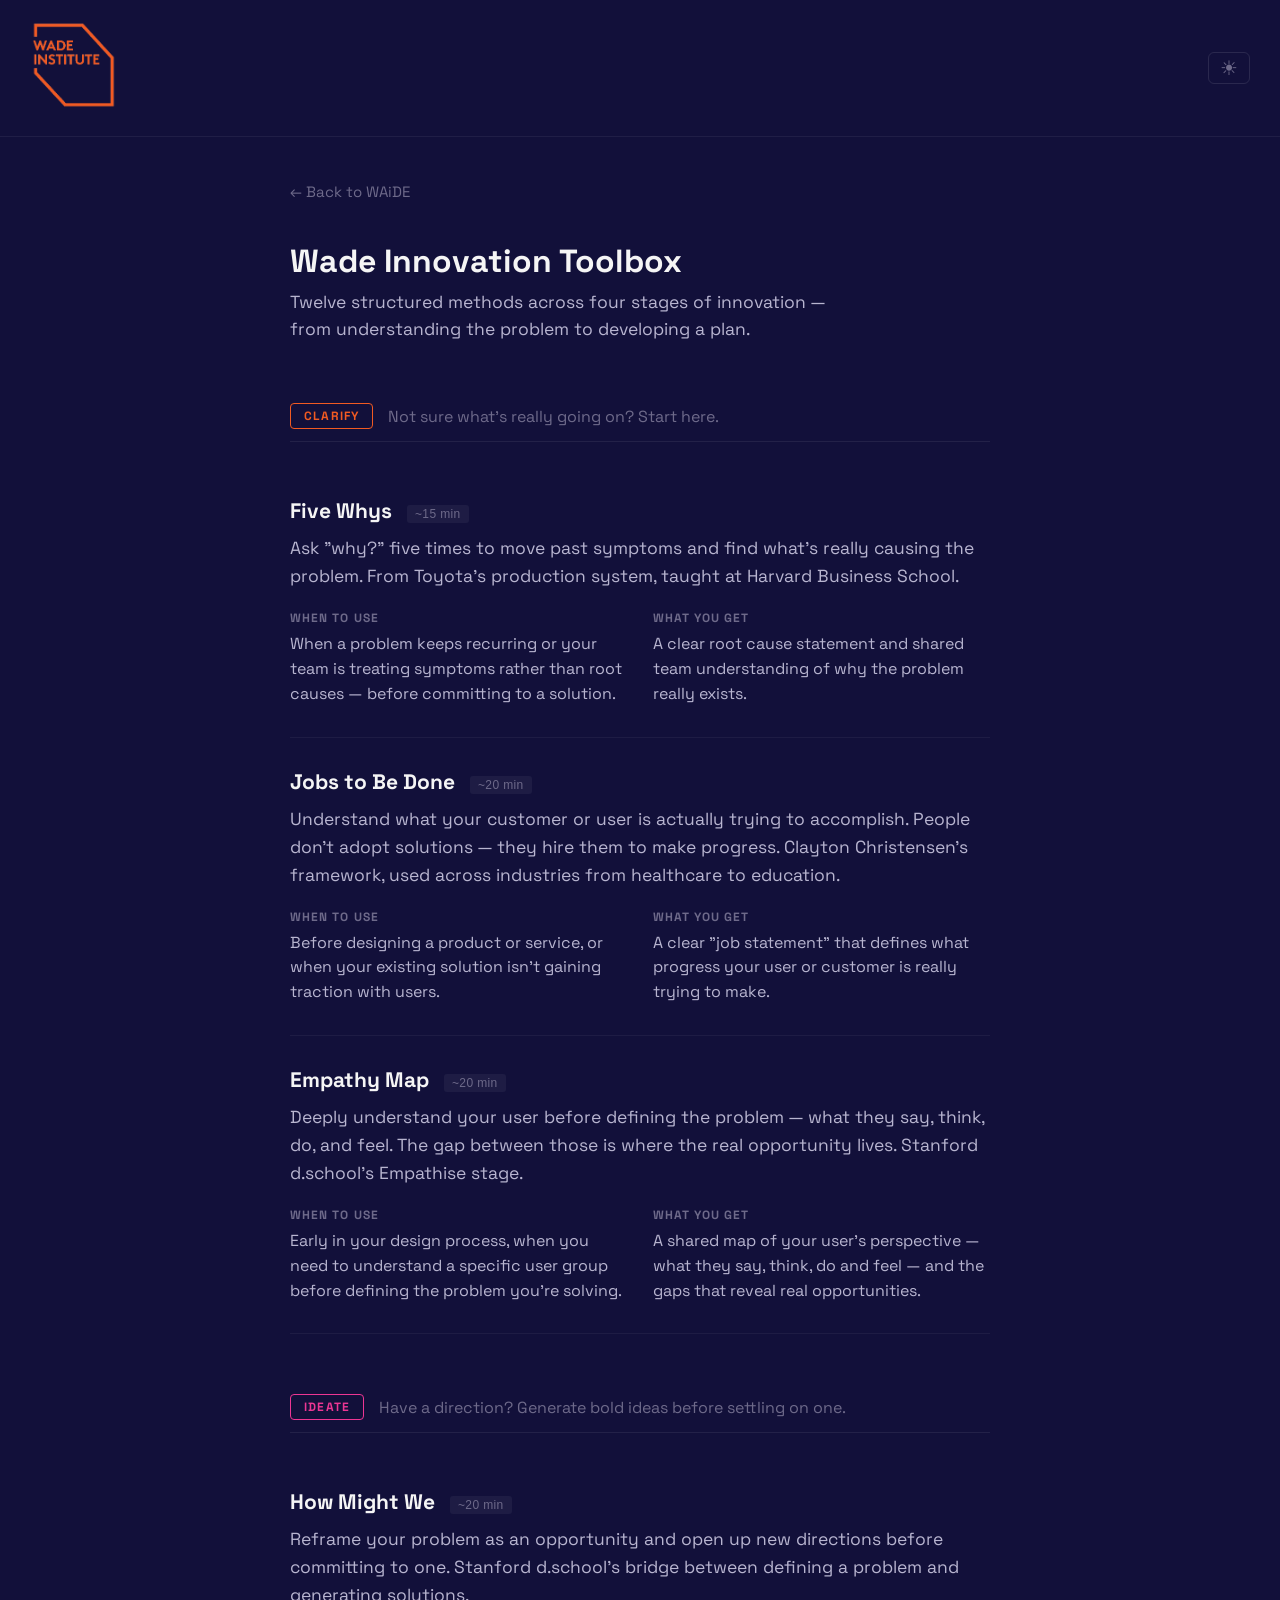
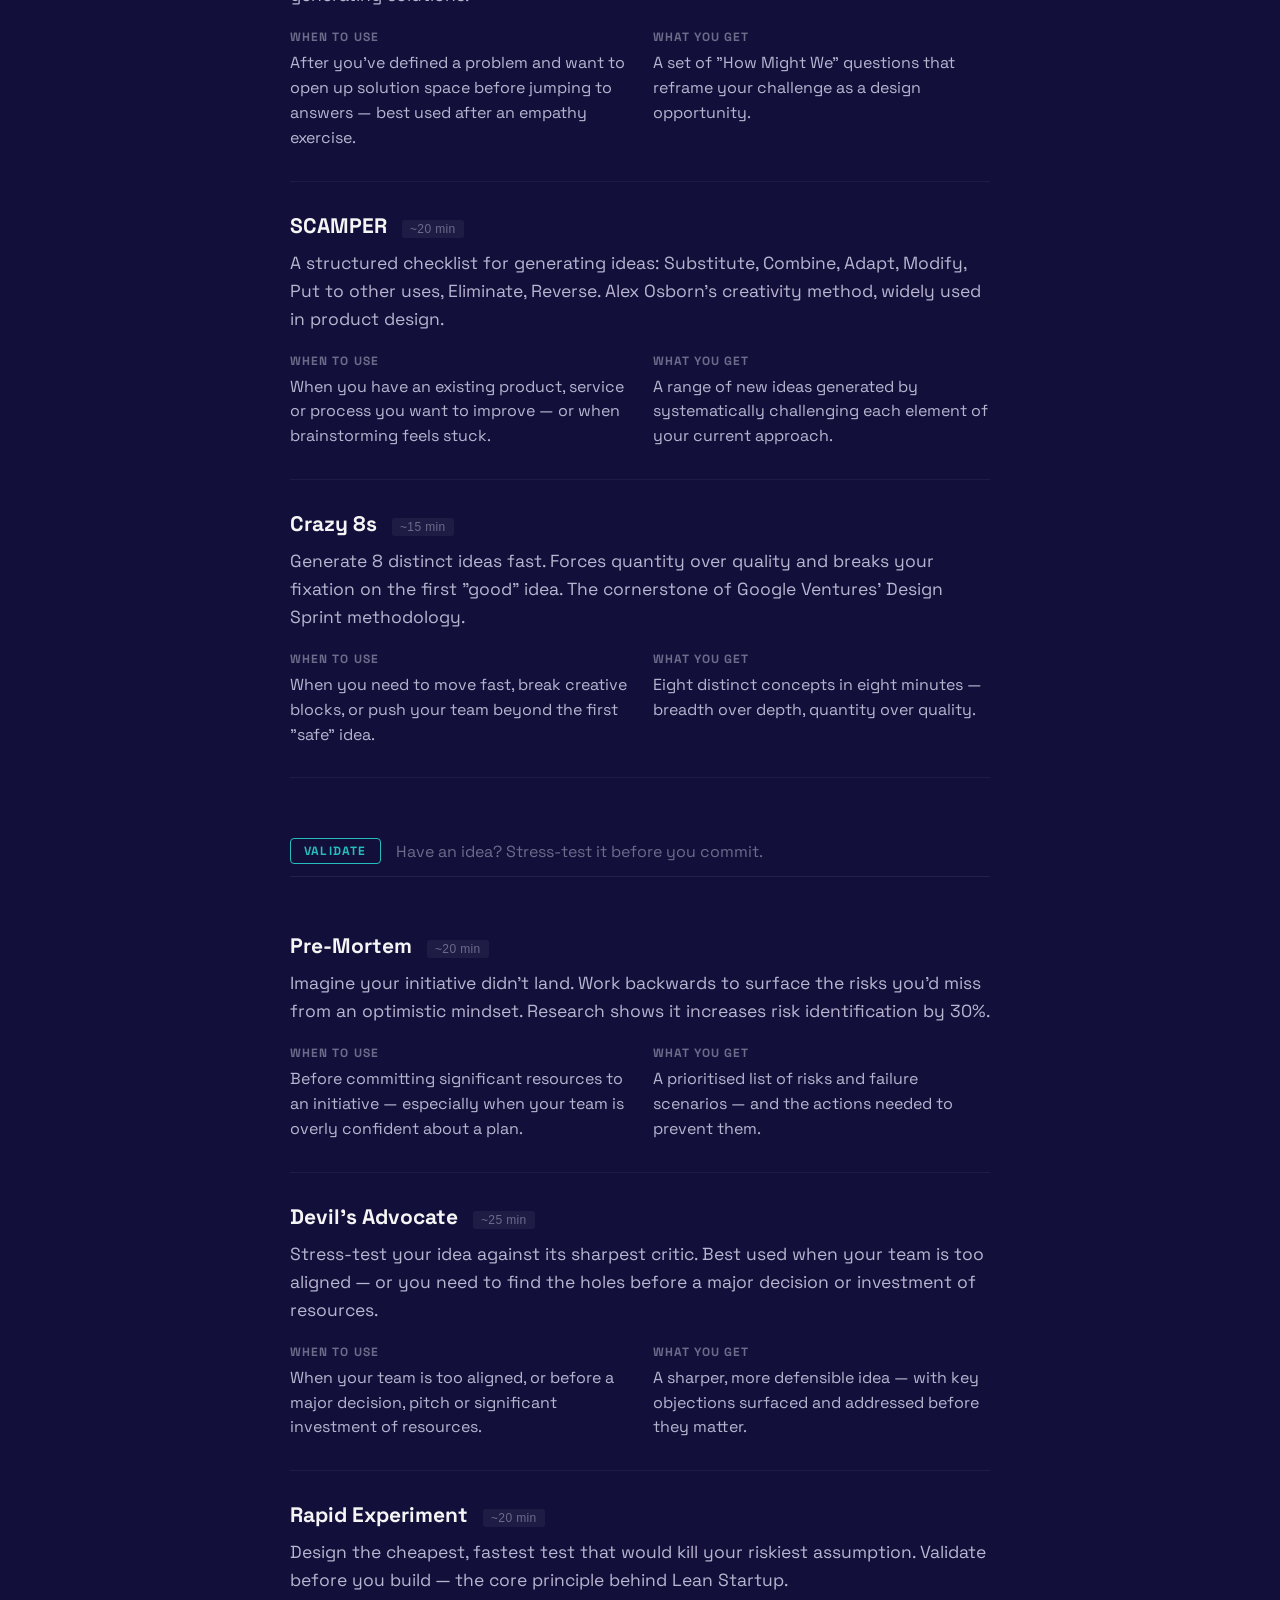
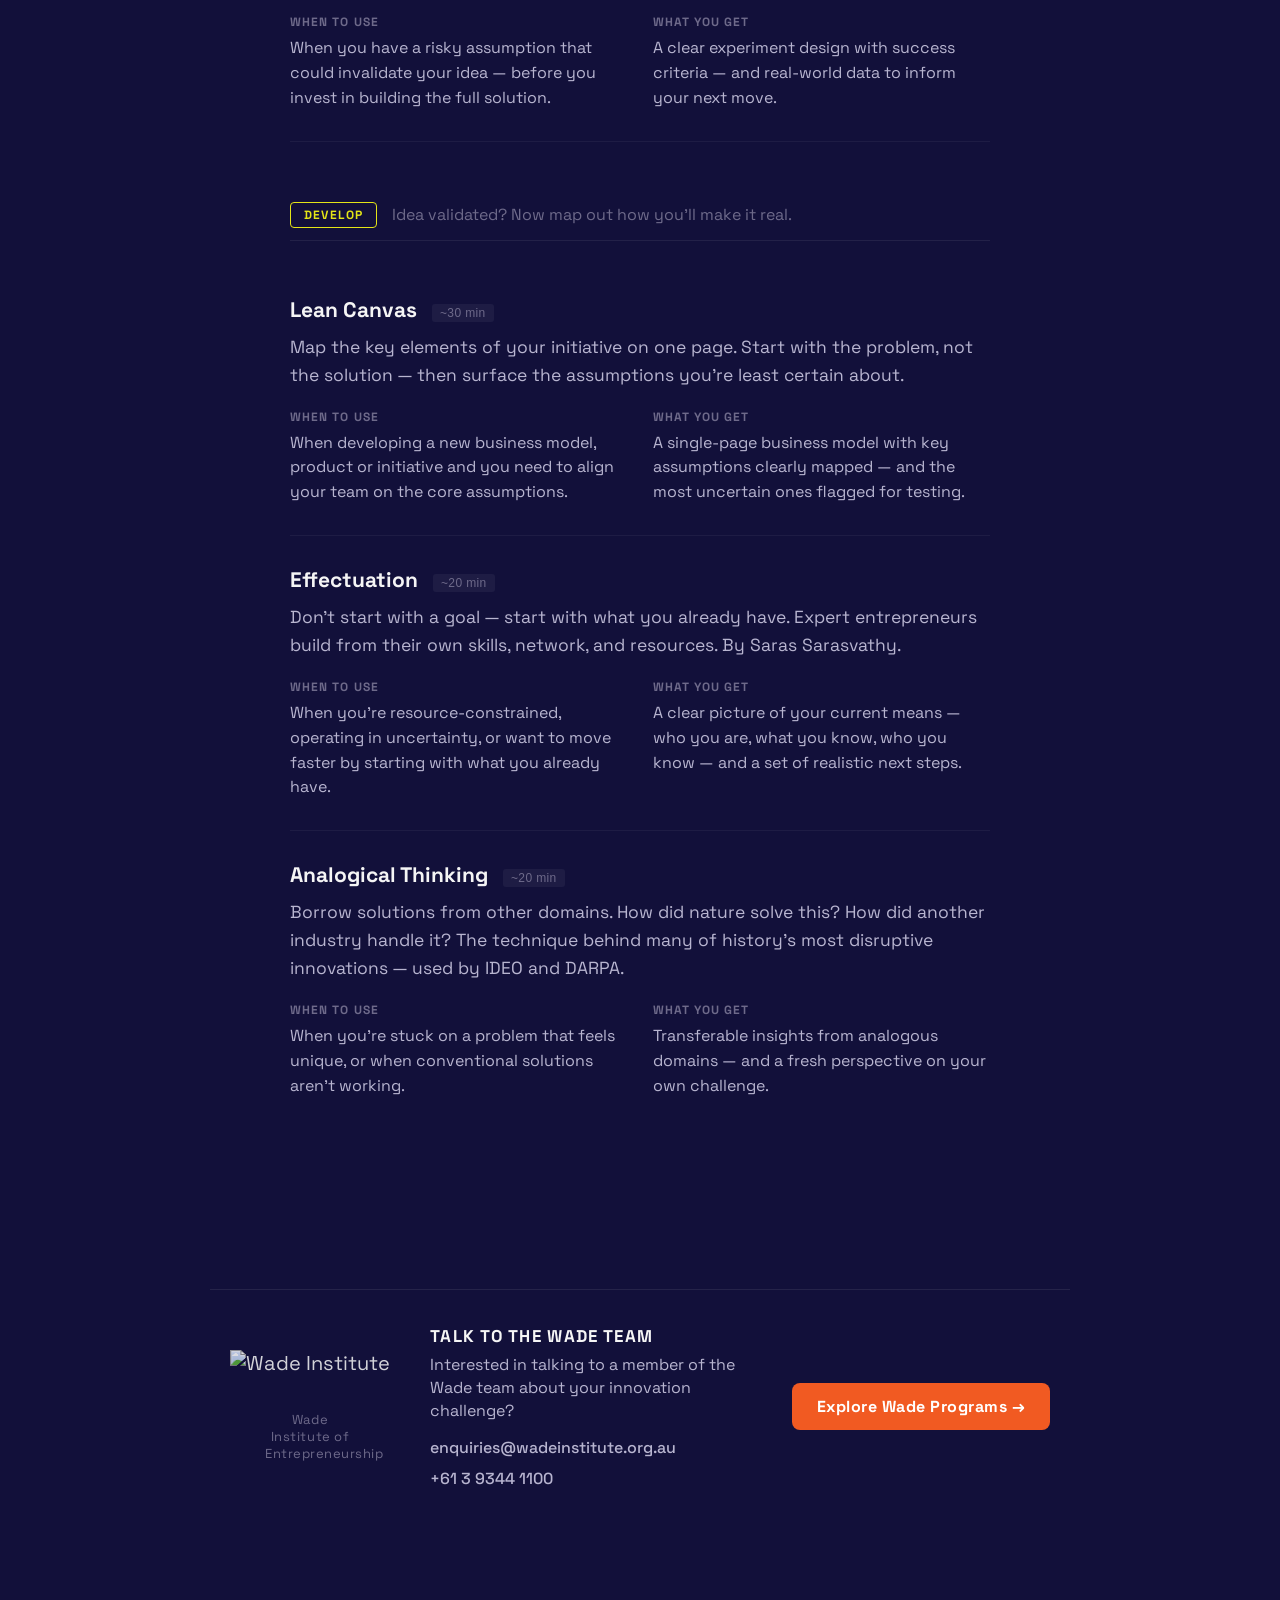
==== commit a1e6c067: "Rename "The Innovation Toolbox" to "Wade Innovation Toolbox" throughout Co-Authored-By: Claude Sonne" ====
--- a/toolbox.html
+++ b/toolbox.html
@@ -3,7 +3,7 @@
 <head>
     <meta charset="UTF-8">
     <meta name="viewport" content="width=device-width, initial-scale=1.0">
-    <title>The Innovation Toolbox — Wade Institute</title>
+    <title>Wade Innovation Toolbox — Wade Institute</title>
     <link rel="preconnect" href="https://fonts.googleapis.com">
     <link href="https://fonts.googleapis.com/css2?family=Space+Grotesk:wght@300;400;500;600;700&family=Space+Mono:wght@400;700&display=swap" rel="stylesheet">
     <link rel="stylesheet" href="styles.css">
@@ -23,7 +23,7 @@
 
         <a class="toolbox-back" href="index.html">← Back to WAiDE</a>
 
-        <h1 class="toolbox-page-title">The Innovation Toolbox</h1>
+        <h1 class="toolbox-page-title">Wade Innovation Toolbox</h1>
         <p class="toolbox-page-sub">Twelve structured methods across four stages of innovation — from understanding the problem to developing a plan.</p>
 
         <!-- ── CLARIFY ── -->
--- a/styles.css
+++ b/styles.css
@@ -310,18 +310,20 @@
     flex: 1;
     overflow-y: auto;
     padding: 1.5rem;
-    padding-bottom: 6rem; /* clearance for fixed prompt bar */
+    padding-bottom: 6rem; /* clearance for fixed prompt bar during sessions */
+}
+
+/* Welcome state: input is inline so no extra bottom padding needed */
+.chat-area:has(.welcome .input-area) {
+    padding-bottom: 1.5rem;
 }
 
 /* === RESUME BANNER === */
 
 .resume-banner {
-    position: fixed;
-    top: 1rem;
-    right: 1rem;
-    z-index: 50;
-    display: flex;
-    align-items: center;
+    display: flex;
+    align-items: center;
+    justify-content: center;
     gap: 0.5rem;
     padding: 0.4rem 0.5rem 0.4rem 0.85rem;
     background: rgba(18, 16, 58, 0.92);
@@ -330,6 +332,8 @@
     backdrop-filter: blur(10px);
     box-shadow: 0 4px 20px rgba(0,0,0,0.35);
     animation: fadeIn 0.3s ease;
+    width: fit-content;
+    margin: 0.75rem auto 0;
 }
 
 .resume-banner.hidden { display: none; }
@@ -398,10 +402,10 @@
 .welcome.hidden { display: none; }
 
 .welcome-tagline {
-    font-size: 1.1875rem;
-    color: var(--text-dim);
-    max-width: 480px;
-    line-height: 1.35;
+    font-size: 0.9rem;
+    color: var(--text-dim);
+    max-width: 560px;
+    line-height: 1.6;
     margin-bottom: 2rem;
 }
 
@@ -467,6 +471,30 @@
     margin-bottom: 1rem;
 }
 .cards-chevron { display: none; }
+
+.cards-sub {
+    width: 100%;
+    text-align: center;
+    font-size: 0.9rem;
+    color: var(--text-dim);
+    line-height: 1.5;
+    margin: 0 0 1rem;
+}
+.cards-sub-link {
+    font-size: 0.65rem;
+    font-weight: 600;
+    letter-spacing: 0.08em;
+    text-transform: uppercase;
+    text-decoration: none;
+    color: var(--text-muted);
+    opacity: 0.6;
+    white-space: nowrap;
+    transition: opacity 0.15s ease;
+}
+.cards-sub-link:hover {
+    opacity: 1;
+    color: var(--text);
+}
 
 /* === WELCOME CARDS === */
 .welcome-cards {
@@ -843,18 +871,23 @@
 
 /* === INPUT AREA === */
 .input-area {
+    padding: 0.75rem 1.5rem 1rem;
+    border-top: 1px solid rgba(255,255,255,0.06);
+    background: var(--bg);
+}
+
+/* Fixed at viewport bottom during sessions (when moved to body by JS) */
+body > .input-area {
     position: fixed;
     bottom: 0;
     left: 0;
     right: 0;
     z-index: 200;
-    padding: 0.75rem 1.5rem 1rem;
-    border-top: 1px solid rgba(255,255,255,0.06);
-    background: var(--bg);
-}
-
-/* Input embedded inside welcome (home page) — no border, constrained width */
+}
+
+/* Input embedded inside welcome (home page) — inline, no border, constrained width */
 .welcome .input-area {
+    position: relative;
     border-top: none;
     padding: 0.25rem 0 1.5rem;
     width: 100%;
@@ -875,6 +908,7 @@
     flex-direction: column;
     gap: 0.4rem;
     flex-shrink: 0;
+    position: relative;
 }
 
 .input-field {
@@ -950,6 +984,25 @@
 }
 .mic-btn.unsupported { display: none; }
 
+.mic-hint {
+    position: absolute;
+    bottom: calc(100% + 8px);
+    right: 0;
+    background: rgba(30,25,79,0.92);
+    color: #fff;
+    font-size: 0.72rem;
+    padding: 0.4rem 0.7rem;
+    border-radius: 6px;
+    white-space: nowrap;
+    pointer-events: none;
+    opacity: 0;
+    transform: translateY(4px);
+    transition: opacity 0.2s, transform 0.2s;
+    z-index: 10;
+}
+.mic-hint.visible { opacity: 1; transform: translateY(0); }
+html[data-theme="light"] .mic-hint { background: rgba(30,25,79,0.88); }
+
 @keyframes micPulse {
     0%, 100% { box-shadow: 0 0 0 0 rgba(241,90,34,0); }
     50%       { box-shadow: 0 0 0 5px rgba(241,90,34,0.2); }
@@ -957,6 +1010,16 @@
 
 html[data-theme="light"] .mic-btn { border-color: rgba(30,25,79,0.15); }
 html[data-theme="light"] .mic-btn:hover { border-color: rgba(30,25,79,0.3); color: var(--text); }
+
+.input-disclaimer {
+    text-align: center;
+    font-size: 0.65rem;
+    color: var(--text-dim);
+    opacity: 0.5;
+    margin: 0.35rem auto 0;
+    max-width: 800px;
+    letter-spacing: 0.01em;
+}
 
 .input-hint {
     max-width: 800px;
@@ -1248,6 +1311,40 @@
     display: flex;
     gap: 0.6rem;
     flex-wrap: wrap;
+}
+
+/* Quick-reply option chips */
+.option-chips {
+    display: flex;
+    flex-wrap: wrap;
+    gap: 0.5rem;
+    margin: 0.5rem 0 0.75rem 0;
+}
+.option-chip {
+    background: none;
+    border: 1px solid rgba(255,255,255,0.18);
+    border-radius: 999px;
+    color: var(--text-dim);
+    font-family: var(--font);
+    font-size: 0.875rem;
+    font-weight: 500;
+    padding: 0.35rem 0.9rem;
+    cursor: pointer;
+    transition: all 0.18s ease;
+    white-space: nowrap;
+}
+.option-chip:hover {
+    border-color: var(--orange);
+    color: var(--text);
+    background: rgba(239,90,33,0.08);
+}
+html[data-theme="light"] .option-chip {
+    border-color: rgba(30,25,79,0.2);
+    color: var(--text-dim);
+}
+html[data-theme="light"] .option-chip:hover {
+    border-color: var(--orange);
+    background: rgba(239,90,33,0.06);
 }
 
 .wrap-btn {
@@ -2054,6 +2151,36 @@
     text-underline-offset: 2px;
 }
 
+/* Intro card exercise name link */
+.intro-label-link {
+    color: inherit;
+    text-decoration: none;
+}
+.intro-label-link:hover {
+    text-decoration: underline;
+    text-underline-offset: 3px;
+    opacity: 0.85;
+}
+
+/* "Learn more →" link at bottom of each stage card */
+.card-learn-more {
+    display: block;
+    text-align: right;
+    font-size: 0.65rem;
+    font-weight: 600;
+    letter-spacing: 0.08em;
+    text-transform: uppercase;
+    text-decoration: none;
+    color: var(--text-muted);
+    padding: 0.6rem 0.25rem 0.25rem;
+    opacity: 0.5;
+    transition: opacity 0.15s ease, color 0.15s ease;
+}
+.card-learn-more:hover {
+    opacity: 1;
+    color: var(--text);
+}
+
 /* Light theme overrides for toolbox */
 html[data-theme="light"] .toolbox-stage-header { border-bottom-color: rgba(30,25,79,0.1); }
 html[data-theme="light"] .tool-entry { border-bottom-color: rgba(30,25,79,0.06); }
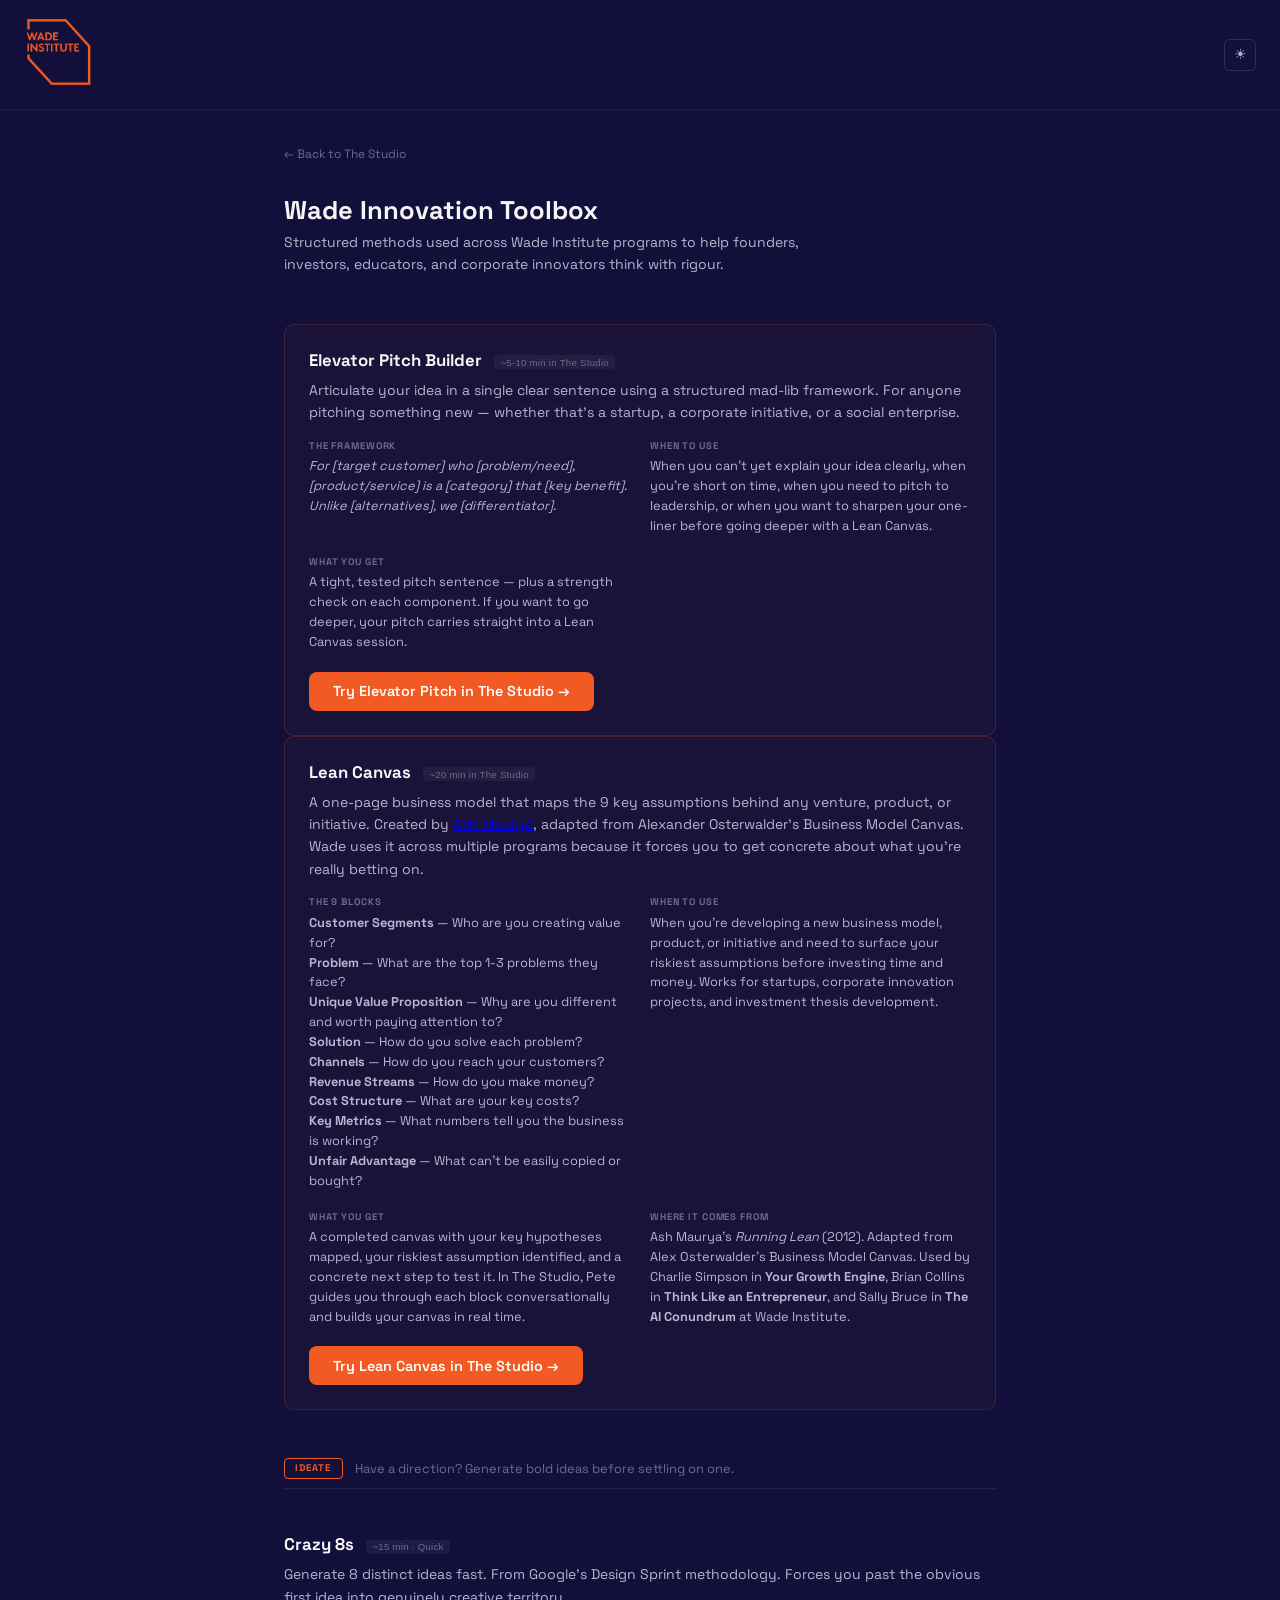
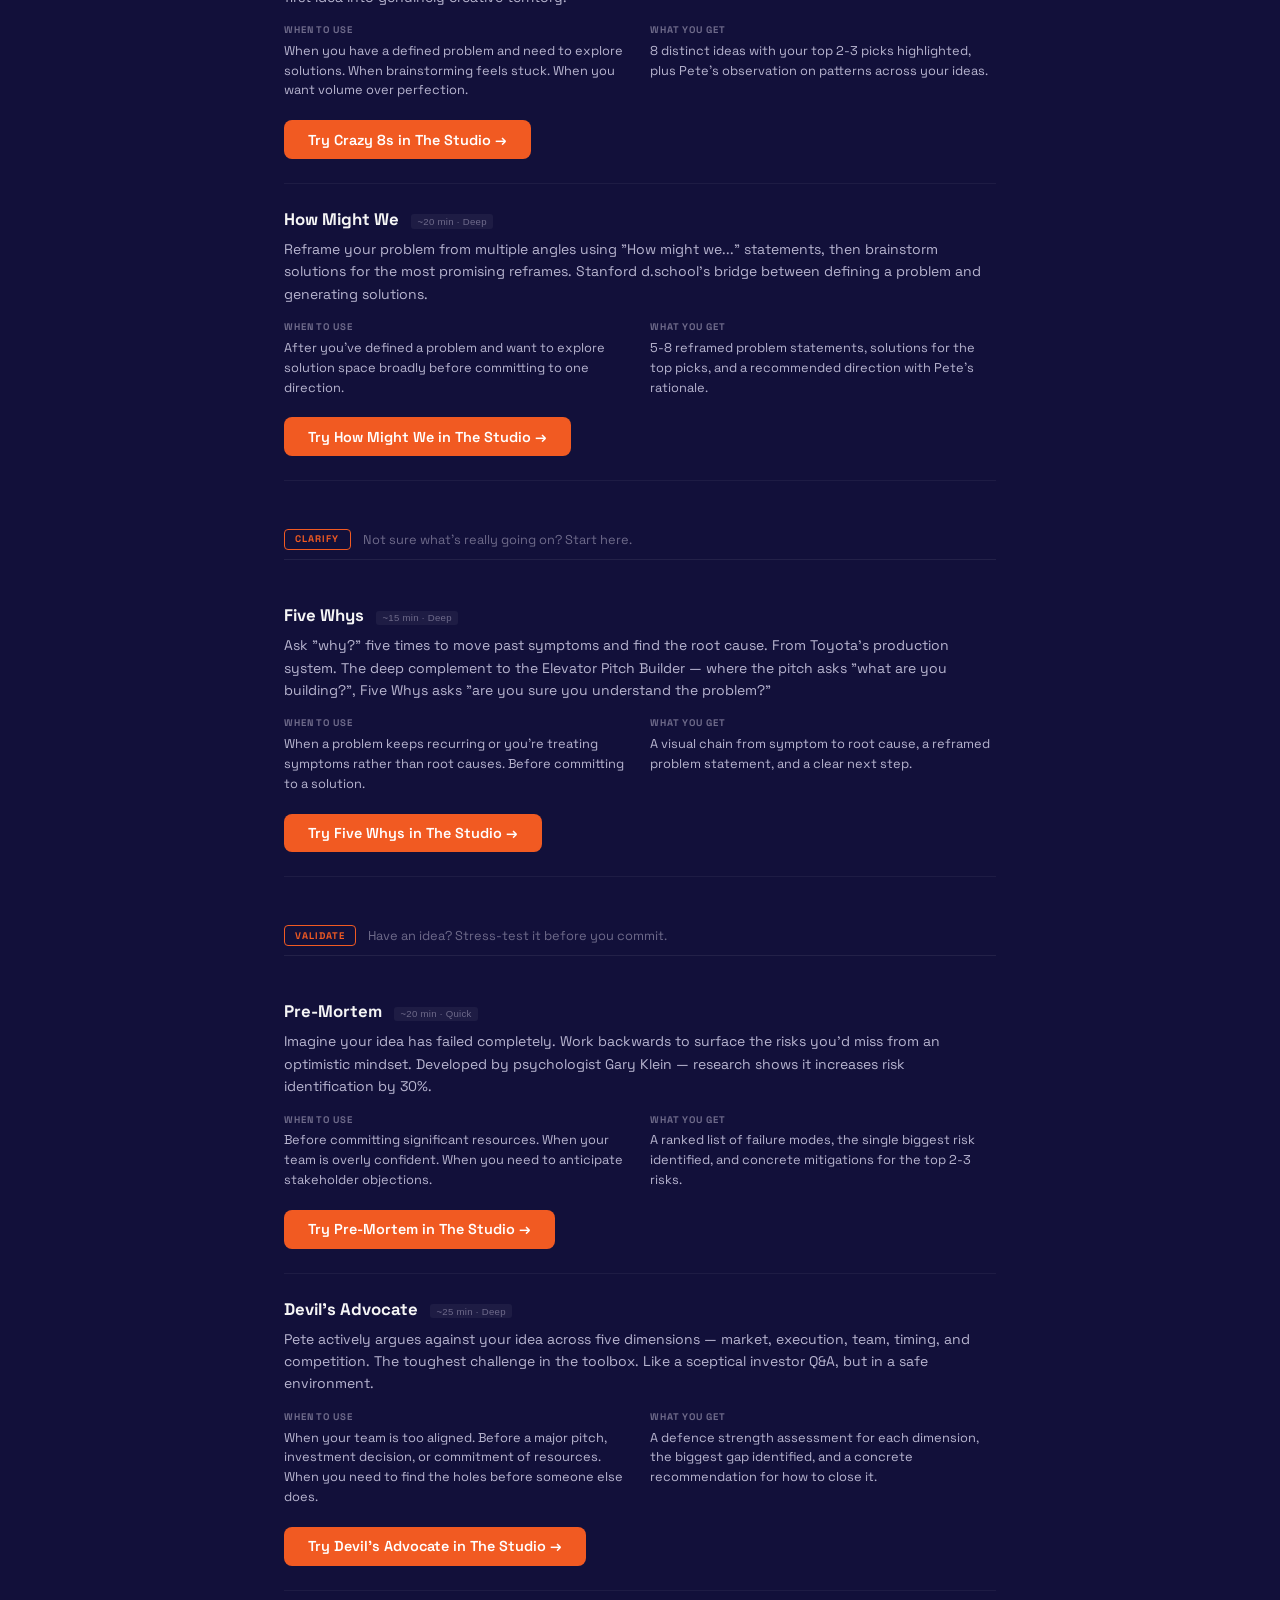
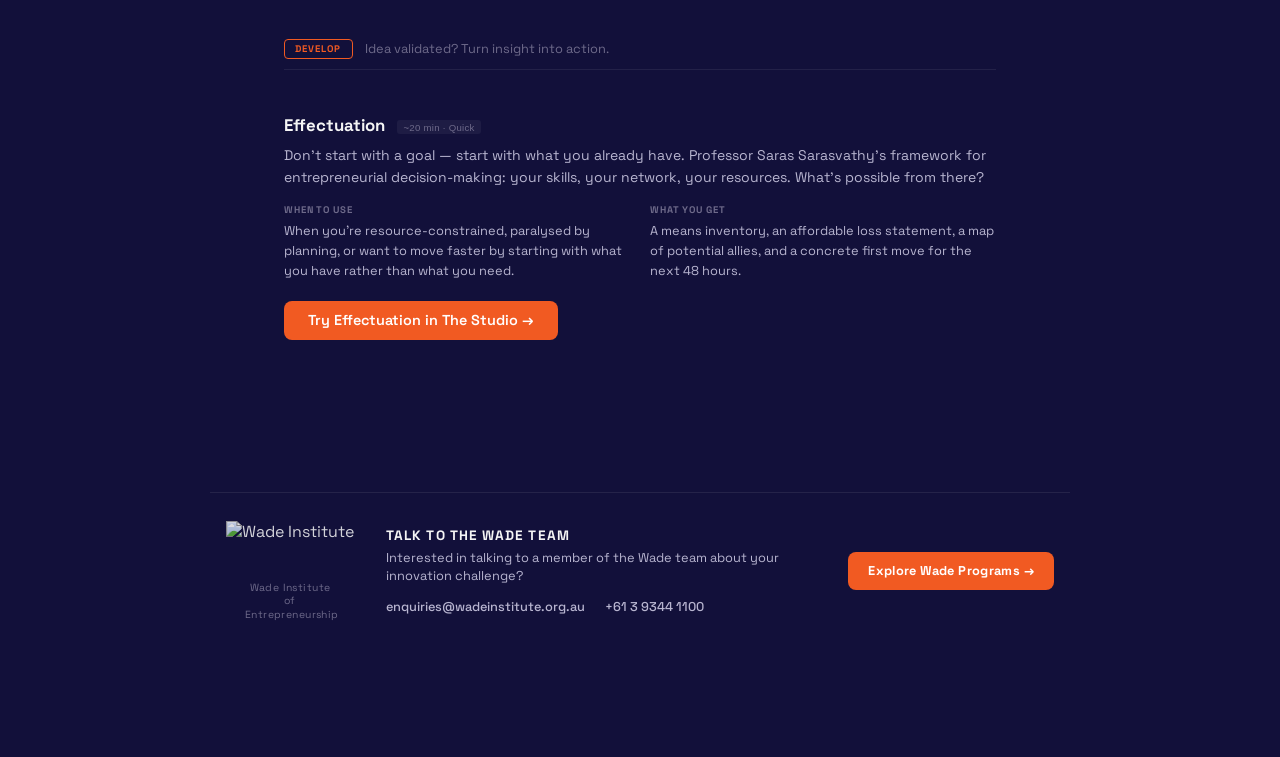
==== commit a0522a4c: "Complete Innovation Toolbox: all 8 tools across 4 stages - Activate Pre-Mortem, Devil's Advocate, Ef" ====
--- a/toolbox.html
+++ b/toolbox.html
@@ -3,7 +3,7 @@
 <head>
     <meta charset="UTF-8">
     <meta name="viewport" content="width=device-width, initial-scale=1.0">
-    <title>Wade Innovation Toolbox — Wade Institute</title>
+    <title>Wade Innovation Toolbox — Lean Canvas</title>
     <link rel="preconnect" href="https://fonts.googleapis.com">
     <link href="https://fonts.googleapis.com/css2?family=Space+Grotesk:wght@300;400;500;600;700&family=Space+Mono:wght@400;700&display=swap" rel="stylesheet">
     <link rel="stylesheet" href="styles.css">
@@ -15,18 +15,126 @@
     <header class="header">
         <a href="index.html"><img class="logo" src="logo.png" alt="Wade Institute"></a>
         <button class="theme-toggle" id="themeToggle" title="Toggle light/dark mode" aria-label="Toggle light/dark mode">
-            <span class="theme-icon">☀</span>
+            <span class="theme-icon">&#9728;</span>
         </button>
     </header>
 
     <main class="toolbox">
 
-        <a class="toolbox-back" href="index.html">← Back to WAiDE</a>
+        <a class="toolbox-back" href="index.html">&larr; Back to The Studio</a>
 
         <h1 class="toolbox-page-title">Wade Innovation Toolbox</h1>
-        <p class="toolbox-page-sub">Twelve structured methods across four stages of innovation — from understanding the problem to developing a plan.</p>
-
-        <!-- ── CLARIFY ── -->
+        <p class="toolbox-page-sub">Structured methods used across Wade Institute programs to help founders, investors, educators, and corporate innovators think with rigour.</p>
+
+        <!-- ── ELEVATOR PITCH ── -->
+        <div class="tool-entry tool-entry-featured" id="elevator-pitch">
+            <div class="tool-entry-header">
+                <h2 class="tool-entry-name">Elevator Pitch Builder</h2>
+                <span class="tool-entry-time">~5-10 min in The Studio</span>
+            </div>
+            <p class="tool-entry-desc">Articulate your idea in a single clear sentence using a structured mad-lib framework. For anyone pitching something new &mdash; whether that's a startup, a corporate initiative, or a social enterprise.</p>
+
+            <div class="tool-entry-meta">
+                <div class="tool-meta-block">
+                    <span class="tool-meta-label">The framework</span>
+                    <p class="tool-meta-text"><em>For [target customer] who [problem/need], [product/service] is a [category] that [key benefit]. Unlike [alternatives], we [differentiator].</em></p>
+                </div>
+                <div class="tool-meta-block">
+                    <span class="tool-meta-label">When to use</span>
+                    <p class="tool-meta-text">When you can't yet explain your idea clearly, when you're short on time, when you need to pitch to leadership, or when you want to sharpen your one-liner before going deeper with a Lean Canvas.</p>
+                </div>
+                <div class="tool-meta-block">
+                    <span class="tool-meta-label">What you get</span>
+                    <p class="tool-meta-text">A tight, tested pitch sentence &mdash; plus a strength check on each component. If you want to go deeper, your pitch carries straight into a Lean Canvas session.</p>
+                </div>
+            </div>
+
+            <a class="tool-entry-cta" href="index.html">Try Elevator Pitch in The Studio &rarr;</a>
+        </div>
+
+        <!-- ── LEAN CANVAS ── -->
+        <div class="tool-entry tool-entry-featured" id="lean-canvas">
+            <div class="tool-entry-header">
+                <h2 class="tool-entry-name">Lean Canvas</h2>
+                <span class="tool-entry-time">~20 min in The Studio</span>
+            </div>
+            <p class="tool-entry-desc">A one-page business model that maps the 9 key assumptions behind any venture, product, or initiative. Created by <a href="https://leanstack.com/lean-canvas" target="_blank" rel="noopener">Ash Maurya</a>, adapted from Alexander Osterwalder's Business Model Canvas. Wade uses it across multiple programs because it forces you to get concrete about what you're really betting on.</p>
+
+            <div class="tool-entry-meta">
+                <div class="tool-meta-block">
+                    <span class="tool-meta-label">The 9 blocks</span>
+                    <p class="tool-meta-text"><strong>Customer Segments</strong> &mdash; Who are you creating value for?<br>
+                    <strong>Problem</strong> &mdash; What are the top 1-3 problems they face?<br>
+                    <strong>Unique Value Proposition</strong> &mdash; Why are you different and worth paying attention to?<br>
+                    <strong>Solution</strong> &mdash; How do you solve each problem?<br>
+                    <strong>Channels</strong> &mdash; How do you reach your customers?<br>
+                    <strong>Revenue Streams</strong> &mdash; How do you make money?<br>
+                    <strong>Cost Structure</strong> &mdash; What are your key costs?<br>
+                    <strong>Key Metrics</strong> &mdash; What numbers tell you the business is working?<br>
+                    <strong>Unfair Advantage</strong> &mdash; What can't be easily copied or bought?</p>
+                </div>
+                <div class="tool-meta-block">
+                    <span class="tool-meta-label">When to use</span>
+                    <p class="tool-meta-text">When you're developing a new business model, product, or initiative and need to surface your riskiest assumptions before investing time and money. Works for startups, corporate innovation projects, and investment thesis development.</p>
+                </div>
+                <div class="tool-meta-block">
+                    <span class="tool-meta-label">What you get</span>
+                    <p class="tool-meta-text">A completed canvas with your key hypotheses mapped, your riskiest assumption identified, and a concrete next step to test it. In The Studio, Pete guides you through each block conversationally and builds your canvas in real time.</p>
+                </div>
+                <div class="tool-meta-block">
+                    <span class="tool-meta-label">Where it comes from</span>
+                    <p class="tool-meta-text">Ash Maurya's <em>Running Lean</em> (2012). Adapted from Alex Osterwalder's Business Model Canvas. Used by Charlie Simpson in <strong>Your Growth Engine</strong>, Brian Collins in <strong>Think Like an Entrepreneur</strong>, and Sally Bruce in <strong>The AI Conundrum</strong> at Wade Institute.</p>
+                </div>
+            </div>
+
+            <a class="tool-entry-cta" href="index.html">Try Lean Canvas in The Studio &rarr;</a>
+        </div>
+
+        <!-- ── IDEATE ── -->
+        <div class="toolbox-stage-header">
+            <span class="toolbox-stage-badge stage-badge-ideate">Ideate</span>
+            <span class="toolbox-stage-desc">Have a direction? Generate bold ideas before settling on one.</span>
+        </div>
+
+        <div class="tool-entry" id="crazy-8s">
+            <div class="tool-entry-header">
+                <h2 class="tool-entry-name">Crazy 8s</h2>
+                <span class="tool-entry-time">~15 min &middot; Quick</span>
+            </div>
+            <p class="tool-entry-desc">Generate 8 distinct ideas fast. From Google's Design Sprint methodology. Forces you past the obvious first idea into genuinely creative territory.</p>
+            <div class="tool-entry-meta">
+                <div class="tool-meta-block">
+                    <span class="tool-meta-label">When to use</span>
+                    <p class="tool-meta-text">When you have a defined problem and need to explore solutions. When brainstorming feels stuck. When you want volume over perfection.</p>
+                </div>
+                <div class="tool-meta-block">
+                    <span class="tool-meta-label">What you get</span>
+                    <p class="tool-meta-text">8 distinct ideas with your top 2-3 picks highlighted, plus Pete's observation on patterns across your ideas.</p>
+                </div>
+            </div>
+            <a class="tool-entry-cta" href="index.html">Try Crazy 8s in The Studio &rarr;</a>
+        </div>
+
+        <div class="tool-entry" id="hmw">
+            <div class="tool-entry-header">
+                <h2 class="tool-entry-name">How Might We</h2>
+                <span class="tool-entry-time">~20 min &middot; Deep</span>
+            </div>
+            <p class="tool-entry-desc">Reframe your problem from multiple angles using "How might we..." statements, then brainstorm solutions for the most promising reframes. Stanford d.school's bridge between defining a problem and generating solutions.</p>
+            <div class="tool-entry-meta">
+                <div class="tool-meta-block">
+                    <span class="tool-meta-label">When to use</span>
+                    <p class="tool-meta-text">After you've defined a problem and want to explore solution space broadly before committing to one direction.</p>
+                </div>
+                <div class="tool-meta-block">
+                    <span class="tool-meta-label">What you get</span>
+                    <p class="tool-meta-text">5-8 reframed problem statements, solutions for the top picks, and a recommended direction with Pete's rationale.</p>
+                </div>
+            </div>
+            <a class="tool-entry-cta" href="index.html">Try How Might We in The Studio &rarr;</a>
+        </div>
+
+        <!-- ── CLARIFY DEEP ── -->
         <div class="toolbox-stage-header">
             <span class="toolbox-stage-badge stage-badge-reframe">Clarify</span>
             <span class="toolbox-stage-desc">Not sure what's really going on? Start here.</span>
@@ -35,115 +143,20 @@
         <div class="tool-entry" id="five-whys">
             <div class="tool-entry-header">
                 <h2 class="tool-entry-name">Five Whys</h2>
-                <span class="tool-entry-time">~15 min</span>
-            </div>
-            <p class="tool-entry-desc">Ask "why?" five times to move past symptoms and find what's really causing the problem. From Toyota's production system, taught at Harvard Business School.</p>
-            <div class="tool-entry-meta">
-                <div class="tool-meta-block">
-                    <span class="tool-meta-label">When to use</span>
-                    <p class="tool-meta-text">When a problem keeps recurring or your team is treating symptoms rather than root causes — before committing to a solution.</p>
-                </div>
-                <div class="tool-meta-block">
-                    <span class="tool-meta-label">What you get</span>
-                    <p class="tool-meta-text">A clear root cause statement and shared team understanding of why the problem really exists.</p>
-                </div>
-            </div>
-        </div>
-
-        <div class="tool-entry" id="jtbd">
-            <div class="tool-entry-header">
-                <h2 class="tool-entry-name">Jobs to Be Done</h2>
-                <span class="tool-entry-time">~20 min</span>
-            </div>
-            <p class="tool-entry-desc">Understand what your customer or user is actually trying to accomplish. People don't adopt solutions — they hire them to make progress. Clayton Christensen's framework, used across industries from healthcare to education.</p>
-            <div class="tool-entry-meta">
-                <div class="tool-meta-block">
-                    <span class="tool-meta-label">When to use</span>
-                    <p class="tool-meta-text">Before designing a product or service, or when your existing solution isn't gaining traction with users.</p>
-                </div>
-                <div class="tool-meta-block">
-                    <span class="tool-meta-label">What you get</span>
-                    <p class="tool-meta-text">A clear "job statement" that defines what progress your user or customer is really trying to make.</p>
-                </div>
-            </div>
-        </div>
-
-        <div class="tool-entry" id="empathy-map">
-            <div class="tool-entry-header">
-                <h2 class="tool-entry-name">Empathy Map</h2>
-                <span class="tool-entry-time">~20 min</span>
-            </div>
-            <p class="tool-entry-desc">Deeply understand your user before defining the problem — what they say, think, do, and feel. The gap between those is where the real opportunity lives. Stanford d.school's Empathise stage.</p>
-            <div class="tool-entry-meta">
-                <div class="tool-meta-block">
-                    <span class="tool-meta-label">When to use</span>
-                    <p class="tool-meta-text">Early in your design process, when you need to understand a specific user group before defining the problem you're solving.</p>
-                </div>
-                <div class="tool-meta-block">
-                    <span class="tool-meta-label">What you get</span>
-                    <p class="tool-meta-text">A shared map of your user's perspective — what they say, think, do and feel — and the gaps that reveal real opportunities.</p>
-                </div>
-            </div>
-        </div>
-
-        <!-- ── IDEATE ── -->
-        <div class="toolbox-stage-header">
-            <span class="toolbox-stage-badge stage-badge-ideate">Ideate</span>
-            <span class="toolbox-stage-desc">Have a direction? Generate bold ideas before settling on one.</span>
-        </div>
-
-        <div class="tool-entry" id="hmw">
-            <div class="tool-entry-header">
-                <h2 class="tool-entry-name">How Might We</h2>
-                <span class="tool-entry-time">~20 min</span>
-            </div>
-            <p class="tool-entry-desc">Reframe your problem as an opportunity and open up new directions before committing to one. Stanford d.school's bridge between defining a problem and generating solutions.</p>
-            <div class="tool-entry-meta">
-                <div class="tool-meta-block">
-                    <span class="tool-meta-label">When to use</span>
-                    <p class="tool-meta-text">After you've defined a problem and want to open up solution space before jumping to answers — best used after an empathy exercise.</p>
-                </div>
-                <div class="tool-meta-block">
-                    <span class="tool-meta-label">What you get</span>
-                    <p class="tool-meta-text">A set of "How Might We" questions that reframe your challenge as a design opportunity.</p>
-                </div>
-            </div>
-        </div>
-
-        <div class="tool-entry" id="scamper">
-            <div class="tool-entry-header">
-                <h2 class="tool-entry-name">SCAMPER</h2>
-                <span class="tool-entry-time">~20 min</span>
-            </div>
-            <p class="tool-entry-desc">A structured checklist for generating ideas: Substitute, Combine, Adapt, Modify, Put to other uses, Eliminate, Reverse. Alex Osborn's creativity method, widely used in product design.</p>
-            <div class="tool-entry-meta">
-                <div class="tool-meta-block">
-                    <span class="tool-meta-label">When to use</span>
-                    <p class="tool-meta-text">When you have an existing product, service or process you want to improve — or when brainstorming feels stuck.</p>
-                </div>
-                <div class="tool-meta-block">
-                    <span class="tool-meta-label">What you get</span>
-                    <p class="tool-meta-text">A range of new ideas generated by systematically challenging each element of your current approach.</p>
-                </div>
-            </div>
-        </div>
-
-        <div class="tool-entry" id="crazy-8s">
-            <div class="tool-entry-header">
-                <h2 class="tool-entry-name">Crazy 8s</h2>
-                <span class="tool-entry-time">~15 min</span>
-            </div>
-            <p class="tool-entry-desc">Generate 8 distinct ideas fast. Forces quantity over quality and breaks your fixation on the first "good" idea. The cornerstone of Google Ventures' Design Sprint methodology.</p>
-            <div class="tool-entry-meta">
-                <div class="tool-meta-block">
-                    <span class="tool-meta-label">When to use</span>
-                    <p class="tool-meta-text">When you need to move fast, break creative blocks, or push your team beyond the first "safe" idea.</p>
-                </div>
-                <div class="tool-meta-block">
-                    <span class="tool-meta-label">What you get</span>
-                    <p class="tool-meta-text">Eight distinct concepts in eight minutes — breadth over depth, quantity over quality.</p>
-                </div>
-            </div>
+                <span class="tool-entry-time">~15 min &middot; Deep</span>
+            </div>
+            <p class="tool-entry-desc">Ask "why?" five times to move past symptoms and find the root cause. From Toyota's production system. The deep complement to the Elevator Pitch Builder &mdash; where the pitch asks "what are you building?", Five Whys asks "are you sure you understand the problem?"</p>
+            <div class="tool-entry-meta">
+                <div class="tool-meta-block">
+                    <span class="tool-meta-label">When to use</span>
+                    <p class="tool-meta-text">When a problem keeps recurring or you're treating symptoms rather than root causes. Before committing to a solution.</p>
+                </div>
+                <div class="tool-meta-block">
+                    <span class="tool-meta-label">What you get</span>
+                    <p class="tool-meta-text">A visual chain from symptom to root cause, a reframed problem statement, and a clear next step.</p>
+                </div>
+            </div>
+            <a class="tool-entry-cta" href="index.html">Try Five Whys in The Studio &rarr;</a>
         </div>
 
         <!-- ── VALIDATE ── -->
@@ -155,115 +168,64 @@
         <div class="tool-entry" id="pre-mortem">
             <div class="tool-entry-header">
                 <h2 class="tool-entry-name">Pre-Mortem</h2>
-                <span class="tool-entry-time">~20 min</span>
-            </div>
-            <p class="tool-entry-desc">Imagine your initiative didn't land. Work backwards to surface the risks you'd miss from an optimistic mindset. Research shows it increases risk identification by 30%.</p>
-            <div class="tool-entry-meta">
-                <div class="tool-meta-block">
-                    <span class="tool-meta-label">When to use</span>
-                    <p class="tool-meta-text">Before committing significant resources to an initiative — especially when your team is overly confident about a plan.</p>
-                </div>
-                <div class="tool-meta-block">
-                    <span class="tool-meta-label">What you get</span>
-                    <p class="tool-meta-text">A prioritised list of risks and failure scenarios — and the actions needed to prevent them.</p>
-                </div>
-            </div>
+                <span class="tool-entry-time">~20 min &middot; Quick</span>
+            </div>
+            <p class="tool-entry-desc">Imagine your idea has failed completely. Work backwards to surface the risks you'd miss from an optimistic mindset. Developed by psychologist Gary Klein &mdash; research shows it increases risk identification by 30%.</p>
+            <div class="tool-entry-meta">
+                <div class="tool-meta-block">
+                    <span class="tool-meta-label">When to use</span>
+                    <p class="tool-meta-text">Before committing significant resources. When your team is overly confident. When you need to anticipate stakeholder objections.</p>
+                </div>
+                <div class="tool-meta-block">
+                    <span class="tool-meta-label">What you get</span>
+                    <p class="tool-meta-text">A ranked list of failure modes, the single biggest risk identified, and concrete mitigations for the top 2-3 risks.</p>
+                </div>
+            </div>
+            <a class="tool-entry-cta" href="index.html">Try Pre-Mortem in The Studio &rarr;</a>
         </div>
 
         <div class="tool-entry" id="devils-advocate">
             <div class="tool-entry-header">
                 <h2 class="tool-entry-name">Devil's Advocate</h2>
-                <span class="tool-entry-time">~25 min</span>
-            </div>
-            <p class="tool-entry-desc">Stress-test your idea against its sharpest critic. Best used when your team is too aligned — or you need to find the holes before a major decision or investment of resources.</p>
-            <div class="tool-entry-meta">
-                <div class="tool-meta-block">
-                    <span class="tool-meta-label">When to use</span>
-                    <p class="tool-meta-text">When your team is too aligned, or before a major decision, pitch or significant investment of resources.</p>
-                </div>
-                <div class="tool-meta-block">
-                    <span class="tool-meta-label">What you get</span>
-                    <p class="tool-meta-text">A sharper, more defensible idea — with key objections surfaced and addressed before they matter.</p>
-                </div>
-            </div>
-        </div>
-
-        <div class="tool-entry" id="rapid-experiment">
-            <div class="tool-entry-header">
-                <h2 class="tool-entry-name">Rapid Experiment</h2>
-                <span class="tool-entry-time">~20 min</span>
-            </div>
-            <p class="tool-entry-desc">Design the cheapest, fastest test that would kill your riskiest assumption. Validate before you build — the core principle behind Lean Startup.</p>
-            <div class="tool-entry-meta">
-                <div class="tool-meta-block">
-                    <span class="tool-meta-label">When to use</span>
-                    <p class="tool-meta-text">When you have a risky assumption that could invalidate your idea — before you invest in building the full solution.</p>
-                </div>
-                <div class="tool-meta-block">
-                    <span class="tool-meta-label">What you get</span>
-                    <p class="tool-meta-text">A clear experiment design with success criteria — and real-world data to inform your next move.</p>
-                </div>
-            </div>
+                <span class="tool-entry-time">~25 min &middot; Deep</span>
+            </div>
+            <p class="tool-entry-desc">Pete actively argues against your idea across five dimensions &mdash; market, execution, team, timing, and competition. The toughest challenge in the toolbox. Like a sceptical investor Q&A, but in a safe environment.</p>
+            <div class="tool-entry-meta">
+                <div class="tool-meta-block">
+                    <span class="tool-meta-label">When to use</span>
+                    <p class="tool-meta-text">When your team is too aligned. Before a major pitch, investment decision, or commitment of resources. When you need to find the holes before someone else does.</p>
+                </div>
+                <div class="tool-meta-block">
+                    <span class="tool-meta-label">What you get</span>
+                    <p class="tool-meta-text">A defence strength assessment for each dimension, the biggest gap identified, and a concrete recommendation for how to close it.</p>
+                </div>
+            </div>
+            <a class="tool-entry-cta" href="index.html">Try Devil's Advocate in The Studio &rarr;</a>
         </div>
 
         <!-- ── DEVELOP ── -->
         <div class="toolbox-stage-header">
             <span class="toolbox-stage-badge stage-badge-framework">Develop</span>
-            <span class="toolbox-stage-desc">Idea validated? Now map out how you'll make it real.</span>
-        </div>
-
-        <div class="tool-entry" id="lean-canvas">
-            <div class="tool-entry-header">
-                <h2 class="tool-entry-name">Lean Canvas</h2>
-                <span class="tool-entry-time">~30 min</span>
-            </div>
-            <p class="tool-entry-desc">Map the key elements of your initiative on one page. Start with the problem, not the solution — then surface the assumptions you're least certain about.</p>
-            <div class="tool-entry-meta">
-                <div class="tool-meta-block">
-                    <span class="tool-meta-label">When to use</span>
-                    <p class="tool-meta-text">When developing a new business model, product or initiative and you need to align your team on the core assumptions.</p>
-                </div>
-                <div class="tool-meta-block">
-                    <span class="tool-meta-label">What you get</span>
-                    <p class="tool-meta-text">A single-page business model with key assumptions clearly mapped — and the most uncertain ones flagged for testing.</p>
-                </div>
-            </div>
+            <span class="toolbox-stage-desc">Idea validated? Turn insight into action.</span>
         </div>
 
         <div class="tool-entry" id="effectuation">
             <div class="tool-entry-header">
                 <h2 class="tool-entry-name">Effectuation</h2>
-                <span class="tool-entry-time">~20 min</span>
-            </div>
-            <p class="tool-entry-desc">Don't start with a goal — start with what you already have. Expert entrepreneurs build from their own skills, network, and resources. By Saras Sarasvathy.</p>
-            <div class="tool-entry-meta">
-                <div class="tool-meta-block">
-                    <span class="tool-meta-label">When to use</span>
-                    <p class="tool-meta-text">When you're resource-constrained, operating in uncertainty, or want to move faster by starting with what you already have.</p>
-                </div>
-                <div class="tool-meta-block">
-                    <span class="tool-meta-label">What you get</span>
-                    <p class="tool-meta-text">A clear picture of your current means — who you are, what you know, who you know — and a set of realistic next steps.</p>
-                </div>
-            </div>
-        </div>
-
-        <div class="tool-entry" id="analogical">
-            <div class="tool-entry-header">
-                <h2 class="tool-entry-name">Analogical Thinking</h2>
-                <span class="tool-entry-time">~20 min</span>
-            </div>
-            <p class="tool-entry-desc">Borrow solutions from other domains. How did nature solve this? How did another industry handle it? The technique behind many of history's most disruptive innovations — used by IDEO and DARPA.</p>
-            <div class="tool-entry-meta">
-                <div class="tool-meta-block">
-                    <span class="tool-meta-label">When to use</span>
-                    <p class="tool-meta-text">When you're stuck on a problem that feels unique, or when conventional solutions aren't working.</p>
-                </div>
-                <div class="tool-meta-block">
-                    <span class="tool-meta-label">What you get</span>
-                    <p class="tool-meta-text">Transferable insights from analogous domains — and a fresh perspective on your own challenge.</p>
-                </div>
-            </div>
+                <span class="tool-entry-time">~20 min &middot; Quick</span>
+            </div>
+            <p class="tool-entry-desc">Don't start with a goal &mdash; start with what you already have. Professor Saras Sarasvathy's framework for entrepreneurial decision-making: your skills, your network, your resources. What's possible from there?</p>
+            <div class="tool-entry-meta">
+                <div class="tool-meta-block">
+                    <span class="tool-meta-label">When to use</span>
+                    <p class="tool-meta-text">When you're resource-constrained, paralysed by planning, or want to move faster by starting with what you have rather than what you need.</p>
+                </div>
+                <div class="tool-meta-block">
+                    <span class="tool-meta-label">What you get</span>
+                    <p class="tool-meta-text">A means inventory, an affordable loss statement, a map of potential allies, and a concrete first move for the next 48 hours.</p>
+                </div>
+            </div>
+            <a class="tool-entry-cta" href="index.html">Try Effectuation in The Studio &rarr;</a>
         </div>
 
     </main>
@@ -286,13 +248,12 @@
             </div>
         </div>
         <div class="site-footer-cta-wrap">
-            <a class="site-footer-cta" href="https://wadeinstitute.org.au/start/" target="_blank" rel="noopener noreferrer">Explore Wade Programs →</a>
+            <a class="site-footer-cta" href="https://wadeinstitute.org.au/start/" target="_blank" rel="noopener noreferrer">Explore Wade Programs &rarr;</a>
         </div>
     </div>
 </div>
 
 <script>
-// Theme toggle (mirrors index.html behaviour)
 (function() {
     const saved = localStorage.getItem('theme');
     if (saved === 'light') document.documentElement.setAttribute('data-theme', 'light');
@@ -301,14 +262,14 @@
         if (isLight) {
             document.documentElement.removeAttribute('data-theme');
             localStorage.setItem('theme', 'dark');
-            this.querySelector('.theme-icon').textContent = '☀';
+            this.querySelector('.theme-icon').textContent = '\u2600';
         } else {
             document.documentElement.setAttribute('data-theme', 'light');
             localStorage.setItem('theme', 'light');
-            this.querySelector('.theme-icon').textContent = '☽';
+            this.querySelector('.theme-icon').textContent = '\u263D';
         }
     });
-    if (saved === 'light') document.querySelector('.theme-icon').textContent = '☽';
+    if (saved === 'light') document.querySelector('.theme-icon').textContent = '\u263D';
 })();
 </script>
 
--- a/styles.css
+++ b/styles.css
@@ -20,14 +20,14 @@
     --text-dim: #b8b5d0;
     --text-muted: #6e6a8a;
     --orange: #F15A22;
-    --yellow: #E4E517;
-    --teal: #26bdbe;
-    --pink: #ec3693;
+    --yellow: #F15A22;
+    --teal: #F15A22;
+    --pink: #F15A22;
     --font: 'GT Walsheim', 'Space Grotesk', sans-serif;
     --mono: 'GT Walsheim', sans-serif;
 }
 
-html { font-size: 20px; }
+html { font-size: 16px; }
 
 body {
     background: var(--bg);
@@ -51,13 +51,22 @@
     border-bottom: 1px solid rgba(255,255,255,0.06);
     display: flex;
     align-items: center;
+    justify-content: space-between;
     flex-shrink: 0;
 }
 
 .logo {
-    height: 90px;
+    height: 72px;
     width: auto;
-}
+    transition: filter 0.6s ease;
+}
+@media (max-width: 640px) {
+    .logo { height: 48px; }
+}
+
+/* Logo shifts to exact brand colours per active stage.
+   Brand palette: Orange #F15A22 · Pink #ED3694 · Teal #27BDBE · Yellow #E4E517 */
+/* Logo stays orange — no colour shifting per stage */
 
 /* === SESSION BAR (shown during active exercise) === */
 .session-bar {
@@ -72,6 +81,28 @@
 
 .session-bar.hidden { display: none; }
 .js-state { display: none; }
+
+/* Session label — replaces stage dots */
+.session-label {
+    flex: 1;
+    display: flex;
+    align-items: center;
+    gap: 0.5rem;
+}
+
+.session-label-exercise {
+    font-size: 0.85rem;
+    font-weight: 600;
+    color: var(--orange);
+    letter-spacing: 0.03em;
+    text-decoration: none;
+}
+.session-label-exercise:hover { text-decoration: underline; }
+.mode-label {
+    text-decoration: none;
+    color: inherit;
+}
+.mode-label:hover { text-decoration: underline; }
 
 .session-mode {
     font-family: var(--mono);
@@ -113,6 +144,347 @@
     border-color: rgba(255,255,255,0.3);
     color: var(--text);
 }
+
+/* === PHASE INDICATOR (session bar) === */
+
+.phase-indicator {
+    font-size: 0.65rem;
+    font-weight: 600;
+    font-family: var(--font);
+    padding: 2px 8px;
+    border-radius: 10px;
+    margin-left: 0.5rem;
+    transition: all 0.4s ease;
+    white-space: nowrap;
+}
+.phase-indicator:empty { display: none; }
+.phase-diverge {
+    background: rgba(255,255,255,0.08);
+    color: rgba(255,255,255,0.7);
+    border: 1px solid rgba(255,255,255,0.15);
+    animation: phasePulse 2s ease-in-out;
+}
+.phase-converge {
+    background: rgba(255,255,255,0.12);
+    color: rgba(255,255,255,0.9);
+    border: 1px solid rgba(255,255,255,0.25);
+    animation: phasePulse 2s ease-in-out;
+}
+@keyframes phasePulse {
+    0% { transform: scale(1); }
+    50% { transform: scale(1.05); }
+    100% { transform: scale(1); }
+}
+html[data-theme="light"] .phase-diverge {
+    background: rgba(30,25,79,0.05);
+    color: rgba(30,25,79,0.6);
+    border-color: rgba(30,25,79,0.12);
+}
+html[data-theme="light"] .phase-converge {
+    background: rgba(30,25,79,0.08);
+    color: rgba(30,25,79,0.8);
+    border-color: rgba(30,25,79,0.2);
+}
+
+/* === PROGRESS INDICATOR (session bar) === */
+
+.progress-indicator {
+    display: flex;
+    align-items: center;
+    gap: 6px;
+    margin-left: 0.5rem;
+    font-family: var(--font);
+}
+.progress-count {
+    font-size: 0.6rem;
+    color: var(--text-muted);
+    white-space: nowrap;
+}
+.progress-bar-track {
+    width: 40px;
+    height: 3px;
+    background: rgba(255,255,255,0.1);
+    border-radius: 2px;
+    overflow: hidden;
+}
+.progress-bar-fill {
+    height: 100%;
+    background: var(--orange);
+    border-radius: 2px;
+    transition: width 0.4s ease;
+}
+html[data-theme="light"] .progress-bar-track { background: rgba(30,25,79,0.08); }
+
+/* === PHASE TRANSITION DIVIDER (in chat) === */
+
+.phase-transition {
+    text-align: center;
+    padding: 1rem 0;
+    opacity: 0.5;
+}
+.phase-transition-text {
+    font-size: 0.7rem;
+    font-family: var(--font);
+    font-weight: 600;
+    letter-spacing: 0.05em;
+    color: var(--text-muted);
+    text-transform: uppercase;
+}
+
+/* === ACTIVITY BRIEF CARD (exercise start) === */
+
+.activity-brief {
+    border-radius: 12px;
+    padding: 1.25rem 1.5rem;
+    margin-bottom: 1rem;
+    background: rgba(255,255,255,0.04);
+    border: 1px solid rgba(255,255,255,0.08);
+}
+.activity-brief-header {
+    display: flex;
+    justify-content: space-between;
+    align-items: center;
+    margin-bottom: 0.5rem;
+}
+.activity-brief-stage {
+    font-size: 0.65rem;
+    font-weight: 700;
+    font-family: var(--font);
+    text-transform: uppercase;
+    letter-spacing: 0.1em;
+    color: var(--orange);
+}
+[data-mode="ideate"] .activity-brief-stage { color: var(--pink); }
+[data-mode="debate"] .activity-brief-stage { color: var(--teal); }
+[data-mode="framework"] .activity-brief-stage { color: var(--yellow); }
+.activity-brief-time {
+    font-size: 0.6rem;
+    color: var(--text-muted);
+    font-family: var(--font);
+}
+.activity-brief-name {
+    font-size: 1.1rem;
+    font-weight: 700;
+    margin: 0 0 0.35rem;
+    font-family: var(--font);
+}
+.activity-brief-name a { color: inherit; text-decoration: none; }
+.activity-brief-name a:hover { text-decoration: underline; }
+.activity-brief-desc {
+    font-size: 0.85rem;
+    color: var(--text-muted);
+    margin: 0 0 0.35rem;
+    font-family: var(--font);
+}
+.activity-brief-arc {
+    font-size: 0.8rem;
+    color: var(--text);
+    opacity: 0.7;
+    margin: 0;
+    font-style: italic;
+    font-family: var(--font);
+}
+html[data-theme="light"] .activity-brief {
+    background: rgba(30,25,79,0.03);
+    border-color: rgba(30,25,79,0.08);
+}
+
+/* === CELEBRATION EFFECT === */
+
+.celebrate {
+    animation: celebrateGlow 2s ease-out;
+}
+@keyframes celebrateGlow {
+    0% { box-shadow: 0 0 0 0 rgba(228,229,23,0.4); }
+    30% { box-shadow: 0 0 20px 4px rgba(228,229,23,0.3); }
+    100% { box-shadow: 0 0 0 0 rgba(228,229,23,0); }
+}
+
+/* === PARKING LOT TOGGLE (session bar) === */
+
+.parking-lot-toggle {
+    background: none;
+    border: 1px solid rgba(255,255,255,0.1);
+    color: var(--text-muted);
+    font-size: 0.7rem;
+    font-weight: 600;
+    width: 22px;
+    height: 22px;
+    border-radius: 4px;
+    cursor: pointer;
+    display: flex;
+    align-items: center;
+    justify-content: center;
+    margin-left: 0.5rem;
+    transition: all 0.2s;
+    position: relative;
+    font-family: var(--font);
+}
+.parking-lot-toggle:hover {
+    border-color: rgba(255,255,255,0.3);
+    color: var(--text);
+}
+.parking-lot-count {
+    position: absolute;
+    top: -5px;
+    right: -5px;
+    background: var(--orange);
+    color: #fff;
+    font-size: 0.55rem;
+    width: 14px;
+    height: 14px;
+    border-radius: 50%;
+    display: flex;
+    align-items: center;
+    justify-content: center;
+    font-weight: 700;
+}
+
+/* === PARKING LOT PANEL === */
+
+.parking-lot-panel {
+    position: fixed;
+    top: 0;
+    right: 0;
+    width: 320px;
+    max-width: 90vw;
+    height: 100vh;
+    background: var(--bg);
+    border-left: 3px solid var(--orange);
+    z-index: 200;
+    padding: 1.25rem;
+    display: flex;
+    flex-direction: column;
+    gap: 0.75rem;
+    animation: slideInRight 0.2s ease;
+    overflow-y: auto;
+}
+@keyframes slideInRight {
+    from { transform: translateX(100%); opacity: 0; }
+    to { transform: translateX(0); opacity: 1; }
+}
+.parking-lot-panel.hidden { display: none; }
+
+.parking-lot-header {
+    display: flex;
+    justify-content: space-between;
+    align-items: center;
+}
+.parking-lot-header h3 {
+    font-size: 1rem;
+    font-weight: 600;
+    color: var(--text);
+    font-family: var(--font);
+}
+.parking-lot-close {
+    background: none;
+    border: none;
+    color: var(--text-muted);
+    font-size: 1rem;
+    cursor: pointer;
+    padding: 0.25rem;
+}
+.parking-lot-close:hover { color: var(--text); }
+
+.parking-lot-desc {
+    font-size: 0.8rem;
+    color: var(--text-muted);
+    font-family: var(--font);
+}
+
+.parking-lot-items {
+    display: flex;
+    flex-direction: column;
+    gap: 0.5rem;
+    flex: 1;
+    min-height: 0;
+    overflow-y: auto;
+}
+
+.parking-lot-item {
+    background: var(--bg-light);
+    border-radius: 8px;
+    padding: 0.65rem 0.75rem;
+    position: relative;
+}
+.parking-lot-item-text {
+    font-size: 0.85rem;
+    color: var(--text);
+    font-family: var(--font);
+    padding-right: 1.5rem;
+}
+.parking-lot-item-from {
+    font-size: 0.7rem;
+    color: var(--text-muted);
+    margin-top: 0.25rem;
+    font-family: var(--font);
+}
+.parking-lot-item-delete {
+    position: absolute;
+    top: 0.5rem;
+    right: 0.5rem;
+    background: none;
+    border: none;
+    color: var(--text-muted);
+    font-size: 0.7rem;
+    cursor: pointer;
+    opacity: 0;
+    transition: opacity 0.15s;
+}
+.parking-lot-item:hover .parking-lot-item-delete { opacity: 1; }
+.parking-lot-item-delete:hover { color: var(--text); }
+
+.parking-lot-add {
+    background: none;
+    border: 1px dashed rgba(255,255,255,0.15);
+    color: var(--text-muted);
+    font-size: 0.8rem;
+    padding: 0.5rem;
+    border-radius: 6px;
+    cursor: pointer;
+    font-family: var(--font);
+    transition: all 0.15s;
+}
+.parking-lot-add:hover {
+    border-color: rgba(255,255,255,0.3);
+    color: var(--text);
+}
+
+.parking-lot-add-input {
+    display: flex;
+    gap: 0.5rem;
+    margin-bottom: 0.25rem;
+}
+.parking-lot-input {
+    flex: 1;
+    background: var(--bg-light);
+    border: 1px solid rgba(255,255,255,0.15);
+    color: var(--text);
+    font-size: 0.8rem;
+    padding: 0.4rem 0.6rem;
+    border-radius: 6px;
+    font-family: var(--font);
+    outline: none;
+}
+.parking-lot-input:focus { border-color: var(--orange); }
+.parking-lot-input-save {
+    background: var(--orange);
+    color: #fff;
+    border: none;
+    padding: 0.4rem 0.75rem;
+    border-radius: 6px;
+    font-size: 0.75rem;
+    cursor: pointer;
+    font-family: var(--font);
+    font-weight: 600;
+}
+
+/* Light theme parking lot */
+html[data-theme="light"] .parking-lot-panel { background: #fff; border-left-color: var(--orange); }
+html[data-theme="light"] .parking-lot-item { background: #f6f5f5; }
+html[data-theme="light"] .parking-lot-input { background: #f6f5f5; border-color: rgba(30,25,79,0.12); color: #1E194F; }
+html[data-theme="light"] .parking-lot-toggle { border-color: rgba(30,25,79,0.12); }
+html[data-theme="light"] .parking-lot-toggle:hover { border-color: rgba(30,25,79,0.3); }
 
 /* Session bar color handled by stage-step[data-stage] selectors */
 
@@ -170,16 +542,19 @@
 .stage-step.done .stage-name { opacity: 0.5; }
 
 /* Active step: full color + subtle card background matching home page cards */
-.stage-step.active[data-stage="reframe"]   { background: rgba(241,90,34,0.1);   border-color: rgba(241,90,34,0.2);   --stage-pulse-color: rgba(241,90,34,0.22);   animation: stagePulse 3s ease-in-out infinite; }
-.stage-step.active[data-stage="ideate"]    { background: rgba(236,54,147,0.1); border-color: rgba(236,54,147,0.2); --stage-pulse-color: rgba(236,54,147,0.22); animation: stagePulse 3s ease-in-out infinite; }
-.stage-step.active[data-stage="debate"]    { background: rgba(38,189,190,0.1);  border-color: rgba(38,189,190,0.2);  --stage-pulse-color: rgba(38,189,190,0.22);  animation: stagePulse 3s ease-in-out infinite; }
-.stage-step.active[data-stage="framework"] { background: rgba(228,229,23,0.1);  border-color: rgba(228,229,23,0.2);  --stage-pulse-color: rgba(228,229,23,0.22);  animation: stagePulse 3s ease-in-out infinite; }
+.stage-step.active[data-stage="reframe"],
+.stage-step.active[data-stage="ideate"],
+.stage-step.active[data-stage="debate"],
+.stage-step.active[data-stage="framework"] { background: rgba(241,90,34,0.1); border-color: rgba(241,90,34,0.2); --stage-pulse-color: rgba(241,90,34,0.22); animation: stagePulse 3s ease-in-out infinite; }
 
 .stage-step.active .stage-name { opacity: 1; }
 
 /* All steps open a picker — always pointer, hover tint in stage color */
 .stage-step { cursor: pointer; }
-.stage-step[data-stage="reframe"]:hover   { background: rgba(241,90,34,0.06);   }
+.stage-step[data-stage="reframe"]:hover,
+.stage-step[data-stage="ideate"]:hover,
+.stage-step[data-stage="debate"]:hover,
+.stage-step[data-stage="framework"]:hover { background: rgba(241,90,34,0.06); }
 .stage-step[data-stage="ideate"]:hover    { background: rgba(236,54,147,0.06); }
 .stage-step[data-stage="debate"]:hover    { background: rgba(38,189,190,0.06);  }
 .stage-step[data-stage="framework"]:hover { background: rgba(228,229,23,0.06);  }
@@ -311,6 +686,21 @@
     overflow-y: auto;
     padding: 1.5rem;
     padding-bottom: 6rem; /* clearance for fixed prompt bar during sessions */
+    position: relative;
+}
+
+/* Hide Wade CTA during active session */
+body[data-mode] .site-footer,
+body.in-session .site-footer,
+body[data-mode] #wadeCta,
+body.in-session #wadeCta { display: none !important; }
+
+/* No background images on session page — clean dark navy */
+
+/* Ensure chat content sits above the background */
+.chat-area > * {
+    position: relative;
+    z-index: 1;
 }
 
 /* Welcome state: input is inline so no extra bottom padding needed */
@@ -378,10 +768,10 @@
     display: flex;
     flex-direction: column;
     align-items: center;
-    justify-content: center;
-    min-height: 60vh;
+    justify-content: flex-start;
+    min-height: auto;
     text-align: center;
-    padding: 2rem;
+    padding: 1.5rem 2rem 2.5rem;
     position: relative;
     overflow: hidden;
 }
@@ -402,25 +792,86 @@
 .welcome.hidden { display: none; }
 
 .welcome-tagline {
-    font-size: 0.9rem;
+    font-size: 0.95rem;
     color: var(--text-dim);
-    max-width: 560px;
-    line-height: 1.6;
-    margin-bottom: 2rem;
+    max-width: 520px;
+    line-height: 1.7;
+    margin-bottom: 0.6rem;
+}
+@media (min-width: 641px) {
+    .welcome-tagline { font-size: 1.05rem; }
+}
+
+.welcome-tagline:last-of-type { margin-bottom: 2.5rem; }
+
+.welcome-tagline-bold {
+    font-weight: 600;
+    color: var(--text);
+    font-size: 1.05rem;
+}
+
+/* Enter the Studio CTA */
+.enter-studio-btn {
+    display: inline-block;
+    background: var(--orange);
+    color: #fff;
+    border: none;
+    padding: 0.9rem 2.5rem;
+    font-size: 1.05rem;
+    font-weight: 600;
+    font-family: var(--font);
+    border-radius: 999px;
+    cursor: pointer;
+    letter-spacing: 0.02em;
+    transition: background 0.2s, transform 0.15s, box-shadow 0.2s;
+    margin-bottom: 1.5rem;
+}
+
+.enter-studio-btn:hover {
+    background: #d94f1a;
+    transform: translateY(-2px);
+    box-shadow: 0 6px 24px rgba(241, 90, 34, 0.35);
+}
+
+.enter-studio-btn:active {
+    transform: translateY(0);
+    box-shadow: 0 2px 8px rgba(241, 90, 34, 0.2);
+}
+
+/* Welcome hero — full bleed image above text */
+.welcome-hero {
+    width: 100vw;
+    height: 45vh;
+    min-height: 280px;
+    max-height: 420px;
+    margin: -3rem -1.5rem 2.5rem;
+    background: url('banner.jpg') center 40% / cover no-repeat;
+    position: relative;
+}
+/* No gradient overlay on hero image */
+
+@media (max-width: 640px) {
+    .welcome-hero { height: 32vh; min-height: 200px; max-height: 300px; margin: -1.5rem -1rem 1.5rem; }
 }
 
 .welcome-title {
     font-size: 2.75rem;
-    font-weight: 600;
-    margin-bottom: 0.3rem;
-    color: var(--text);
+    font-weight: 700;
+    margin-bottom: 0.5rem;
+    color: var(--text);
+    letter-spacing: -0.025em;
+    line-height: 1.1;
+}
+@media (min-width: 641px) {
+    .welcome-title { font-size: 3.5rem; }
 }
 
 .welcome-sub {
-    font-size: 1.375rem;
+    font-size: 1.05rem;
     color: var(--orange);
     font-weight: 500;
-    margin-bottom: 1rem;
+    margin-bottom: 1.5rem;
+    letter-spacing: 0.01em;
 }
 
 .welcome-intro {
@@ -460,6 +911,7 @@
 
 /* === CARDS HEADING === */
 .cards-heading {
+    grid-column: 1 / -1;
     width: 100%;
     text-align: center;
     font-size: 0.875rem;
@@ -473,7 +925,9 @@
 .cards-chevron { display: none; }
 
 .cards-sub {
-    width: 100%;
+    grid-column: 1 / -1;
+    justify-self: center;
+    max-width: 660px;
     text-align: center;
     font-size: 0.9rem;
     color: var(--text-dim);
@@ -498,12 +952,13 @@
 
 /* === WELCOME CARDS === */
 .welcome-cards {
-    display: flex;
+    display: grid;
+    grid-template-columns: repeat(4, 1fr);
     gap: 1.2rem;
-    flex-wrap: wrap;
-    justify-content: center;
-    max-width: 1280px;
-    align-items: flex-start;
+    width: 100%;
+    max-width: 1200px;
+    margin: 0 auto;
+    align-items: start;
 }
 
 .welcome-card {
@@ -511,16 +966,22 @@
     flex-direction: column;
     gap: 0.75rem;
     padding: 1.2rem 1.4rem;
-    border: 1px solid rgba(255,255,255,0.06);
+    border: 1px solid rgba(255,255,255,0.1);
+    border-top: 3px solid rgba(255,255,255,0.08);
     border-radius: 8px;
-    min-width: 240px;
-    max-width: 300px;
-    flex: 1;
-    transition: border-color 0.25s, box-shadow 0.25s;
-}
+    transition: border-color 0.25s, box-shadow 0.25s, transform 0.2s ease;
+}
+
+/* Stage-coloured top accent borders */
+.card-reframe  { border-top-color: var(--orange); }
+.card-ideate   { border-top-color: var(--pink); }
+.card-debate   { border-top-color: var(--teal); }
+.card-framework { border-top-color: var(--yellow); }
 
 .welcome-card:hover {
-    border-color: rgba(255,255,255,0.15);
+    border-color: rgba(255,255,255,0.18);
+    transform: translateY(-3px);
+    box-shadow: 0 8px 32px rgba(0,0,0,0.3);
 }
 
 .card-header {
@@ -626,26 +1087,16 @@
 }
 .card-reframe .card-exercise-btn:hover .exercise-name { color: var(--orange); }
 
-.card-ideate .card-exercise-btn:hover {
-    border-color: rgba(155, 109, 255, 0.35);
-    background: rgba(155, 109, 255, 0.07);
-    box-shadow: 0 4px 16px rgba(236,54,147,0.12);
-}
-.card-ideate .card-exercise-btn:hover .exercise-name { color: var(--pink); }
-
-.card-debate .card-exercise-btn:hover {
-    border-color: rgba(38, 189, 190, 0.35);
-    background: rgba(38, 189, 190, 0.07);
-    box-shadow: 0 4px 16px rgba(38,189,190,0.12);
-}
-.card-debate .card-exercise-btn:hover .exercise-name { color: var(--teal); }
-
+.card-ideate .card-exercise-btn:hover,
+.card-debate .card-exercise-btn:hover,
 .card-framework .card-exercise-btn:hover {
-    border-color: rgba(228,229,23, 0.35);
-    background: rgba(228,229,23, 0.07);
-    box-shadow: 0 4px 16px rgba(228,229,23,0.12);
-}
-.card-framework .card-exercise-btn:hover .exercise-name { color: var(--yellow); }
+    border-color: rgba(241, 90, 34, 0.35);
+    background: rgba(241, 90, 34, 0.07);
+    box-shadow: 0 4px 16px rgba(241,90,34,0.12);
+}
+.card-ideate .card-exercise-btn:hover .exercise-name,
+.card-debate .card-exercise-btn:hover .exercise-name,
+.card-framework .card-exercise-btn:hover .exercise-name { color: var(--orange); }
 
 /* === EXERCISE INTRO CARD === */
 .msg-intro {
@@ -729,12 +1180,15 @@
 }
 
 .msg {
-    padding: 0.8rem 1rem;
-    border-radius: 8px;
-    font-size: 1.125rem;
-    line-height: 1.65;
-    max-width: 85%;
-    animation: fadeIn 0.2s ease;
+    padding: 0.85rem 1.1rem;
+    border-radius: 10px;
+    font-size: 0.95rem;
+    line-height: 1.7;
+    max-width: 82%;
+    animation: fadeIn 0.25s ease;
+}
+@media (max-width: 640px) {
+    .msg { max-width: 92%; font-size: 0.9rem; padding: 0.75rem 0.9rem; }
 }
 
 @keyframes fadeIn {
@@ -883,6 +1337,11 @@
     left: 0;
     right: 0;
     z-index: 200;
+    transition: right 0.3s ease;
+}
+/* When board is open, input bar shrinks to match chat pane width */
+body.board-open > .input-area {
+    right: 55%;
 }
 
 /* Input embedded inside welcome (home page) — inline, no border, constrained width */
@@ -914,18 +1373,21 @@
 .input-field {
     flex: 1;
     background: var(--bg-light);
-    border: 1px solid rgba(255,255,255,0.1);
-    border-radius: 6px;
-    padding: 0.65rem 0.9rem;
-    color: var(--text);
-    font-family: var(--font);
-    font-size: 1.125rem;
-    line-height: 1.4;
+    border: 1px solid rgba(255,255,255,0.08);
+    border-radius: 10px;
+    padding: 0.55rem 1rem;
+    color: var(--text);
+    font-family: var(--font);
+    font-size: 1rem;
+    line-height: 1.45;
     resize: none;
     outline: none;
-    min-height: 4.5rem;
+    min-height: 2.5rem;
     max-height: 120px;
-    transition: border-color 0.2s;
+    transition: border-color 0.2s, box-shadow 0.2s;
+}
+@media (max-width: 640px) {
+    .input-field { font-size: 0.95rem; min-height: 3rem; padding: 0.6rem 0.85rem; }
 }
 
 .input-field:focus {
@@ -934,11 +1396,122 @@
     outline: none;
 }
 
-/* Stage-colored focus glow — driven by data-mode on body (set by updateStageProgress) */
-body[data-mode="reframe"]   .input-field:focus { box-shadow: 0 0 0 3px rgba(241,90,34,0.1);   border-color: rgba(241,90,34,0.4); }
-body[data-mode="ideate"]    .input-field:focus { box-shadow: 0 0 0 3px rgba(236,54,147,0.1); border-color: rgba(236,54,147,0.4); }
-body[data-mode="debate"]    .input-field:focus { box-shadow: 0 0 0 3px rgba(38,189,190,0.1);  border-color: rgba(38,189,190,0.4); }
-body[data-mode="framework"] .input-field:focus { box-shadow: 0 0 0 3px rgba(228,229,23,0.1);  border-color: rgba(228,229,23,0.4); }
+/* === PITCH PREVIEW CARD === */
+.pitch-preview {
+    position: sticky;
+    top: 0;
+    z-index: 50;
+    background: var(--bg);
+    border: 1px solid rgba(241,90,34,0.15);
+    border-radius: 0 0 10px 10px;
+    padding: 1rem 1.25rem;
+    margin: 0 0 1rem;
+    max-width: 800px;
+    box-shadow: 0 4px 12px rgba(0,0,0,0.3);
+}
+.pitch-preview.hidden { display: none; }
+.pitch-preview-header {
+    display: flex;
+    align-items: center;
+    gap: 0.75rem;
+    margin-bottom: 0.5rem;
+    font-size: 0.75rem;
+    font-weight: 600;
+    color: var(--orange);
+    text-transform: uppercase;
+    letter-spacing: 0.05em;
+}
+.pitch-progress-dots {
+    display: flex;
+    gap: 0.3rem;
+    margin-left: auto;
+}
+.pitch-progress-dot {
+    width: 8px;
+    height: 8px;
+    border-radius: 50%;
+    border: 1.5px solid rgba(255,255,255,0.2);
+    background: transparent;
+    transition: all 0.3s;
+}
+.pitch-progress-dot.filled {
+    background: var(--orange);
+    border-color: var(--orange);
+}
+.pitch-preview-toggle {
+    background: none;
+    border: none;
+    color: var(--text-muted);
+    font-size: 1rem;
+    cursor: pointer;
+    padding: 0 0.25rem;
+}
+.pitch-preview-text {
+    font-size: 0.95rem;
+    line-height: 1.7;
+    color: var(--text-dim);
+    font-style: italic;
+}
+.pitch-slot {
+    font-style: normal;
+    font-weight: 600;
+    color: var(--text-muted);
+    border-bottom: 1px dashed rgba(255,255,255,0.15);
+    padding: 0 0.1rem;
+    transition: all 0.3s;
+}
+.pitch-slot.filled {
+    color: var(--orange);
+    border-bottom-color: var(--orange);
+}
+.pitch-preview.collapsed .pitch-preview-text { display: none; }
+html[data-theme="light"] .pitch-preview { background: rgba(241,90,34,0.03); border-color: rgba(241,90,34,0.12); }
+html[data-theme="light"] .pitch-progress-dot { border-color: rgba(0,0,0,0.15); }
+html[data-theme="light"] .pitch-slot { border-bottom-color: rgba(0,0,0,0.1); color: #999; }
+html[data-theme="light"] .pitch-slot.filled { color: var(--orange); }
+
+/* === PITCH BOARD GRID === */
+.board-grid-pitch {
+    display: grid;
+    grid-template-columns: 1fr 1fr 1fr 1fr 1fr;
+    grid-template-rows: 1fr;
+    gap: 1px;
+    overflow-y: auto;
+    background: rgba(255,255,255,0.08);
+    border: 1px solid rgba(255,255,255,0.08);
+    border-radius: 8px;
+    flex: 1;
+}
+.board-grid-pitch .board-zone {
+    min-height: 150px;
+    border-radius: 0;
+    background: var(--bg);
+}
+.board-grid-pitch .zone-name {
+    font-size: 0.8rem;
+    font-weight: 600;
+    text-transform: uppercase;
+    letter-spacing: 0.04em;
+}
+.board-grid-pitch .board-card-text {
+    font-size: 0.85rem;
+    line-height: 1.45;
+    color: #f5f5f5;
+}
+@media (max-width: 1024px) {
+    .board-grid-pitch {
+        grid-template-columns: 1fr 1fr;
+        grid-template-rows: auto;
+    }
+}
+@media (max-width: 480px) {
+    .board-grid-pitch {
+        grid-template-columns: 1fr;
+    }
+}
+
+/* Focus glow — always orange */
+.input-field:focus { box-shadow: 0 0 0 3px rgba(241,90,34,0.12); border-color: rgba(241,90,34,0.4); }
 
 .input-field::placeholder {
     color: var(--text-muted);
@@ -1013,12 +1586,13 @@
 
 .input-disclaimer {
     text-align: center;
-    font-size: 0.65rem;
-    color: var(--text-dim);
-    opacity: 0.5;
-    margin: 0.35rem auto 0;
-    max-width: 800px;
-    letter-spacing: 0.01em;
+    font-size: 0.6rem;
+    color: var(--text-muted);
+    opacity: 0.55;
+    margin: 0.4rem auto 0;
+    max-width: 600px;
+    letter-spacing: 0.02em;
+    font-family: var(--mono);
 }
 
 .input-hint {
@@ -1052,16 +1626,17 @@
     text-transform: uppercase;
     color: var(--orange);
     cursor: pointer;
-    transition: opacity 0.2s;
+    transition: opacity 0.4s, color 0.4s;
     white-space: nowrap;
 }
 
 .report-cta-btn:hover:not(:disabled) { opacity: 0.7; }
 
+/* Hidden until earned — completely invisible while disabled, fades in when ready */
 .report-cta-btn:disabled {
-    opacity: 0.35;
-    cursor: not-allowed;
-    color: var(--text-muted);
+    opacity: 0;
+    cursor: default;
+    pointer-events: none;
 }
 
 /* === UNIVERSAL SITE FOOTER === */
@@ -1277,17 +1852,15 @@
 .swap-suggest-btn.mode-reframe:hover  { border-color: var(--orange); background: rgba(255,160,50,0.08); }
 .swap-suggest-btn.mode-reframe .swap-suggest-stage { color: var(--orange); }
 
-.swap-suggest-btn.mode-ideate   { border: 1px solid rgba(236,54,147,0.35); color: var(--pink); }
-.swap-suggest-btn.mode-ideate:hover   { border-color: var(--pink); background: rgba(236,54,147,0.08); }
-.swap-suggest-btn.mode-ideate .swap-suggest-stage { color: var(--pink); }
-
-.swap-suggest-btn.mode-debate   { border: 1px solid rgba(0,200,180,0.35); color: var(--teal); }
-.swap-suggest-btn.mode-debate:hover   { border-color: var(--teal); background: rgba(0,200,180,0.08); }
-.swap-suggest-btn.mode-debate .swap-suggest-stage { color: var(--teal); }
-
-.swap-suggest-btn.mode-framework { border: 1px solid rgba(255,100,160,0.35); color: var(--yellow); }
-.swap-suggest-btn.mode-framework:hover { border-color: var(--yellow); background: rgba(255,100,160,0.08); }
-.swap-suggest-btn.mode-framework .swap-suggest-stage { color: var(--yellow); }
+.swap-suggest-btn.mode-ideate,
+.swap-suggest-btn.mode-debate,
+.swap-suggest-btn.mode-framework { border: 1px solid rgba(241,90,34,0.35); color: var(--orange); }
+.swap-suggest-btn.mode-ideate:hover,
+.swap-suggest-btn.mode-debate:hover,
+.swap-suggest-btn.mode-framework:hover { border-color: var(--orange); background: rgba(241,90,34,0.08); }
+.swap-suggest-btn.mode-ideate .swap-suggest-stage,
+.swap-suggest-btn.mode-debate .swap-suggest-stage,
+.swap-suggest-btn.mode-framework .swap-suggest-stage { color: var(--orange); }
 
 /* === WRAP UP PROMPT === */
 
@@ -1697,20 +2270,20 @@
 /* === RESPONSIVE === */
 @media (max-width: 640px) {
     /* Header */
-    .header { padding: 0.6rem 1rem; }
-    .logo { height: 55px; }
+    .header { padding: 0.5rem 0.75rem; }
 
     /* Chat + input */
-    .chat-area { padding: 0.75rem 1rem; }
-    .input-area { padding: 0.5rem 1rem 0.6rem; }
-    .input-form { flex-wrap: wrap; }
-    .input-field { font-size: 1rem; flex-basis: 100%; }
-    .input-btns { flex-direction: row; margin-left: auto; }
+    .chat-area { padding: 0.75rem 0.75rem; padding-bottom: 5.5rem; }
+    .input-area { padding: 0.5rem 0.75rem 0.5rem; }
+    .input-form { flex-wrap: nowrap; gap: 0.35rem; }
+    .input-btns { flex-direction: row; gap: 0.3rem; }
     .input-hint-copy { display: none; }
+    .input-disclaimer { font-size: 0.55rem; }
 
     /* Welcome screen */
-    .welcome { padding: 1.25rem 1rem; min-height: auto; }
-    .welcome-title { font-size: 1.875rem; }
+    .welcome { padding: 0 0.75rem 1.5rem; min-height: auto; }
+    .welcome-title { font-size: 2rem; }
+    .welcome-sub { font-size: 0.95rem; margin-bottom: 1rem; }
     .welcome-intro { margin-bottom: 0.75rem; }
 
     .welcome-guide {
@@ -1721,27 +2294,19 @@
     }
     .guide-sep { display: none; }
 
-    /* Home stage cards — single-card horizontal scroll */
+    /* Home stage cards — 1-column grid on mobile */
     .welcome-cards {
+        grid-template-columns: 1fr;
         width: 100%;
         max-width: 100%;
-        flex-wrap: nowrap;
-        overflow-x: auto;
-        scroll-snap-type: x mandatory;
-        -webkit-overflow-scrolling: touch;
-        scrollbar-width: none;
-        justify-content: flex-start;
         padding: 0 1rem 0.5rem;
-        scroll-padding-left: 1rem;
         gap: 0.75rem;
         box-sizing: border-box;
     }
-    .welcome-cards::-webkit-scrollbar { display: none; }
     .welcome-card {
-        flex: 0 0 88vw;
-        min-width: 88vw;
-        max-width: 88vw;
-        scroll-snap-align: start;
+        min-width: 0;
+        /* reset hover lift for touch — avoids sticky transform state */
+        transform: none !important;
     }
 
     /* Stage progress bar — compress to fit 4 stages */
@@ -1779,9 +2344,210 @@
     .cards-heading { cursor: pointer; user-select: none; margin-top: 0.5rem; display: flex; align-items: center; justify-content: center; gap: 0.4em; font-size: 0.75rem; letter-spacing: 0.04em; white-space: nowrap; }
     .cards-chevron { display: inline-block; transition: transform 0.25s ease; letter-spacing: 0; flex-shrink: 0; }
     .welcome-cards.cards-collapsed .welcome-card { display: none; }
-    .welcome-cards.cards-collapsed { overflow: hidden; flex-wrap: wrap; }
+    .welcome-cards.cards-collapsed { overflow: hidden; }
     .welcome-cards.cards-collapsed .cards-chevron { transform: rotate(-90deg); }
 }
+
+/* === TEXT SIZE CONTROL — in header === */
+.header-controls {
+    display: flex;
+    align-items: center;
+    gap: 0.5rem;
+}
+.text-size-control {
+    position: relative;
+    z-index: 300;
+    display: flex;
+    flex-direction: column;
+    align-items: flex-end;
+    gap: 0.35rem;
+}
+
+.text-size-btn {
+    width: 32px;
+    height: 32px;
+    border-radius: 6px;
+    background: transparent;
+    border: 1px solid rgba(255,255,255,0.12);
+    color: var(--text-dim);
+    font-family: var(--font);
+    font-size: 0.75rem;
+    font-weight: 600;
+    cursor: pointer;
+    display: flex;
+    align-items: center;
+    justify-content: center;
+    transition: all 0.2s;
+}
+.text-size-btn:hover {
+    border-color: rgba(255,255,255,0.25);
+    color: var(--text);
+}
+
+.text-size-picker {
+    position: absolute;
+    top: 100%;
+    right: 0;
+    margin-top: 0.35rem;
+    display: flex;
+    flex-direction: column;
+    gap: 0.2rem;
+    background: var(--bg-light);
+    border: 1px solid rgba(255,255,255,0.12);
+    border-radius: 8px;
+    padding: 0.3rem;
+    box-shadow: 0 4px 16px rgba(0,0,0,0.35);
+    animation: fadeIn 0.15s ease;
+}
+.text-size-picker.hidden { display: none; }
+
+.text-size-option {
+    background: none;
+    border: none;
+    color: var(--text-dim);
+    font-family: var(--font);
+    font-weight: 600;
+    padding: 0.35rem 0.6rem;
+    border-radius: 5px;
+    cursor: pointer;
+    display: flex;
+    align-items: center;
+    gap: 0.4rem;
+    transition: all 0.15s;
+    white-space: nowrap;
+}
+.text-size-option[data-size="small"] { font-size: 0.75rem; }
+.text-size-option[data-size="medium"] { font-size: 0.9rem; }
+.text-size-option[data-size="large"] { font-size: 1.1rem; }
+
+.text-size-option:hover { background: rgba(255,255,255,0.06); color: var(--text); }
+.text-size-option.active { color: var(--orange); }
+
+.text-size-label {
+    font-size: 0.65rem;
+    font-weight: 400;
+    color: var(--text-muted);
+    letter-spacing: 0.02em;
+}
+
+/* Text size classes on body */
+body.text-small .msg { font-size: 0.82rem; }
+body.text-small .input-field { font-size: 0.88rem; }
+body.text-large .msg { font-size: 1.1rem; }
+body.text-large .input-field { font-size: 1.15rem; }
+
+html[data-theme="light"] .text-size-btn { background: #fff; border-color: rgba(0,0,0,0.1); box-shadow: 0 2px 8px rgba(0,0,0,0.08); }
+html[data-theme="light"] .text-size-picker { background: #fff; border-color: rgba(0,0,0,0.1); box-shadow: 0 4px 16px rgba(0,0,0,0.1); }
+
+/* === SESSION ACTIONS === */
+.session-actions {
+    display: flex;
+    align-items: center;
+    gap: 0.25rem;
+    margin-left: auto;
+    margin-right: 0.5rem;
+}
+.session-action-btn {
+    background: transparent;
+    border: 1px solid rgba(255,255,255,0.1);
+    border-radius: 5px;
+    width: 28px;
+    height: 28px;
+    color: var(--text-dim);
+    cursor: pointer;
+    display: flex;
+    align-items: center;
+    justify-content: center;
+    transition: all 0.2s;
+}
+.session-action-btn:hover {
+    border-color: rgba(255,255,255,0.25);
+    color: var(--orange);
+}
+.session-action-btn:disabled { opacity: 0.4; cursor: default; }
+
+/* === SAVE SESSION MODAL === */
+.save-modal-overlay {
+    position: fixed;
+    inset: 0;
+    background: rgba(0,0,0,0.6);
+    z-index: 1000;
+    display: flex;
+    align-items: center;
+    justify-content: center;
+    backdrop-filter: blur(4px);
+}
+.save-modal-overlay.hidden { display: none; }
+.save-modal {
+    background: var(--bg-light);
+    border: 1px solid rgba(255,255,255,0.1);
+    border-radius: 12px;
+    padding: 2rem;
+    max-width: 400px;
+    width: 90%;
+    position: relative;
+    text-align: center;
+}
+.save-modal h3 {
+    color: var(--text);
+    font-size: 1.1rem;
+    margin-bottom: 0.5rem;
+}
+.save-modal p {
+    color: var(--text-dim);
+    font-size: 0.85rem;
+    margin-bottom: 1.25rem;
+    line-height: 1.5;
+}
+.save-modal-close {
+    position: absolute;
+    top: 0.75rem;
+    right: 0.75rem;
+    background: none;
+    border: none;
+    color: var(--text-muted);
+    font-size: 1rem;
+    cursor: pointer;
+}
+.save-modal-email {
+    width: 100%;
+    padding: 0.7rem 1rem;
+    border: 1px solid rgba(255,255,255,0.15);
+    border-radius: 8px;
+    background: var(--bg);
+    color: var(--text);
+    font-family: var(--font);
+    font-size: 0.9rem;
+    margin-bottom: 0.75rem;
+    outline: none;
+}
+.save-modal-email:focus {
+    border-color: var(--orange);
+}
+.save-modal-submit {
+    width: 100%;
+    padding: 0.7rem;
+    background: var(--orange);
+    color: #fff;
+    border: none;
+    border-radius: 8px;
+    font-family: var(--font);
+    font-size: 0.9rem;
+    font-weight: 600;
+    cursor: pointer;
+    transition: opacity 0.2s;
+}
+.save-modal-submit:hover { opacity: 0.9; }
+.save-modal-submit:disabled { opacity: 0.5; cursor: default; }
+.save-modal-status {
+    color: var(--orange);
+    font-size: 0.8rem;
+    margin-top: 0.75rem;
+}
+.save-modal-status.hidden { display: none; }
+html[data-theme="light"] .save-modal { background: #fff; border-color: rgba(0,0,0,0.1); }
+html[data-theme="light"] .save-modal-email { background: #f6f5f5; border-color: rgba(0,0,0,0.1); color: #333; }
+html[data-theme="light"] .text-size-option:hover { background: rgba(0,0,0,0.04); }
 
 /* === PUSH HARDER TOGGLE === */
 
@@ -1822,10 +2588,44 @@
     color: var(--text-dim);
 }
 
-.challenge-btn.active {
-    border-color: rgba(241,90,34,0.5);
+/* === IN-CHAT HELP / CHALLENGE BUTTONS === */
+.chat-action-btns {
+    display: flex;
+    gap: 0.5rem;
+    margin: 0.75rem 0;
+    max-width: 800px;
+}
+.chat-action-btn {
+    padding: 0.5rem 1.25rem;
+    border-radius: 20px;
+    font-family: var(--font);
+    font-size: 0.8rem;
+    font-weight: 600;
+    cursor: pointer;
+    transition: all 0.2s;
+    border: 1.5px solid rgba(255,255,255,0.15);
+    background: transparent;
+    color: var(--text-dim);
+}
+.chat-action-btn:hover {
+    border-color: var(--orange);
     color: var(--orange);
-    background: rgba(241,90,34,0.08);
+}
+.chat-action-btn.help-btn:hover {
+    background: rgba(241,90,34,0.06);
+}
+.chat-action-btn.challenge-btn.active {
+    border-color: var(--orange);
+    color: var(--orange);
+    background: rgba(241,90,34,0.1);
+}
+html[data-theme="light"] .chat-action-btn {
+    border-color: rgba(0,0,0,0.12);
+    color: #666;
+}
+html[data-theme="light"] .chat-action-btn:hover {
+    border-color: var(--orange);
+    color: var(--orange);
 }
 
 /* === NEXT EXERCISE PANEL === */
@@ -1897,17 +2697,20 @@
 
 /* === THEME TOGGLE === */
 .theme-toggle {
-    margin-left: auto;
-    background: none;
-    border: 1px solid rgba(255,255,255,0.1);
+    background: transparent;
+    border: 1px solid rgba(255,255,255,0.12);
     border-radius: 6px;
-    padding: 0.25rem 0.55rem;
-    color: var(--text-muted);
-    font-size: 1rem;
+    width: 32px;
+    height: 32px;
+    color: var(--text-dim);
+    font-size: 0.85rem;
     cursor: pointer;
     transition: all 0.2s;
     line-height: 1;
     flex-shrink: 0;
+    display: flex;
+    align-items: center;
+    justify-content: center;
 }
 .theme-toggle:hover { border-color: rgba(255,255,255,0.25); color: var(--text); }
 
@@ -2075,6 +2878,30 @@
     border-bottom: 1px solid rgba(255,255,255,0.05);
 }
 .tool-entry:last-child { border-bottom: none; }
+.tool-entry-featured { border: 1px solid rgba(241,90,34,0.2); border-radius: 10px; padding: 1.5rem; background: rgba(241,90,34,0.03); }
+.tool-entry-cta {
+    display: inline-block;
+    margin-top: 1.25rem;
+    padding: 0.65rem 1.5rem;
+    background: var(--orange);
+    color: #fff;
+    border-radius: 8px;
+    text-decoration: none;
+    font-weight: 600;
+    font-size: 0.9rem;
+    transition: opacity 0.2s;
+}
+.tool-entry-cta:hover { opacity: 0.9; }
+.toolbox-coming-soon {
+    margin-top: 2.5rem;
+    padding: 1.5rem;
+    border: 1px dashed rgba(255,255,255,0.1);
+    border-radius: 10px;
+}
+.toolbox-coming-soon h3 { font-size: 0.95rem; color: var(--text-dim); margin-bottom: 0.5rem; }
+.toolbox-coming-soon p { font-size: 0.85rem; color: var(--text-muted); line-height: 1.6; }
+html[data-theme="light"] .tool-entry-featured { border-color: rgba(241,90,34,0.15); background: rgba(241,90,34,0.03); }
+html[data-theme="light"] .toolbox-coming-soon { border-color: rgba(0,0,0,0.08); }
 
 .tool-entry-header {
     display: flex;
@@ -2186,6 +3013,480 @@
 html[data-theme="light"] .tool-entry { border-bottom-color: rgba(30,25,79,0.06); }
 html[data-theme="light"] .tool-entry-time { background: rgba(30,25,79,0.05); }
 
+/* === WORKSHOP BOARD === */
+
+.workshop-layout {
+    display: grid;
+    grid-template-columns: 1fr;
+    height: 100%;
+    overflow: hidden;
+    background: var(--bg);
+    position: relative;
+    z-index: 1;
+}
+
+.workshop-layout.board-active {
+    grid-template-columns: 45fr 55fr;
+}
+
+.chat-pane {
+    overflow-y: auto;
+    padding: 1.5rem;
+    padding-bottom: 6rem;
+    min-width: 0;
+}
+
+.board-pane {
+    overflow-y: auto;
+    border-left: 1px solid rgba(255,255,255,0.08);
+    padding: 0.75rem;
+    display: flex;
+    flex-direction: column;
+    gap: 0.5rem;
+    background: rgba(255,255,255,0.015);
+}
+
+.board-pane.hidden { display: none; }
+
+.board-header {
+    display: flex;
+    align-items: center;
+    gap: 0.5rem;
+    padding: 0.25rem 0.25rem 0.5rem;
+    border-bottom: 1px solid rgba(255,255,255,0.06);
+    flex-shrink: 0;
+}
+.board-close-btn {
+    background: none;
+    border: 1px solid rgba(255,255,255,0.1);
+    color: var(--text-muted);
+    font-size: 0.8rem;
+    width: 22px;
+    height: 22px;
+    border-radius: 4px;
+    cursor: pointer;
+    display: flex;
+    align-items: center;
+    justify-content: center;
+    margin-left: auto;
+    transition: all 0.2s;
+}
+.board-close-btn:hover { border-color: rgba(255,255,255,0.3); color: var(--text); }
+
+.board-maximise-btn {
+    background: none;
+    border: 1px solid rgba(255,255,255,0.1);
+    color: var(--text-muted);
+    font-size: 0.8rem;
+    width: 22px;
+    height: 22px;
+    border-radius: 4px;
+    cursor: pointer;
+    display: flex;
+    align-items: center;
+    justify-content: center;
+    transition: all 0.2s;
+}
+.board-maximise-btn:hover { border-color: rgba(255,255,255,0.3); color: var(--text); }
+
+/* Full-screen board mode */
+.workshop-layout.board-maximised {
+    grid-template-columns: 0fr 1fr;
+}
+.workshop-layout.board-maximised .chat-pane {
+    overflow: hidden;
+    width: 0;
+    padding: 0;
+    opacity: 0;
+}
+body.board-maximised > .input-area {
+    display: none;
+}
+
+.board-title {
+    font-size: 0.8rem;
+    font-weight: 600;
+    text-transform: uppercase;
+    letter-spacing: 0.08em;
+    color: rgba(255,255,255,0.5);
+    margin: 0;
+}
+
+.board-add-card-btn {
+    background: none;
+    border: 1px dashed rgba(255,255,255,0.15);
+    color: rgba(255,255,255,0.4);
+    padding: 0.25rem 0.6rem;
+    border-radius: 4px;
+    font-size: 0.7rem;
+    cursor: pointer;
+    transition: all 0.15s;
+}
+.board-add-card-btn:hover {
+    border-color: rgba(255,255,255,0.3);
+    color: rgba(255,255,255,0.7);
+}
+
+/* Board toggle button in session bar */
+.board-toggle {
+    position: relative;
+    background: none;
+    border: 1px solid rgba(255,255,255,0.15);
+    color: rgba(255,255,255,0.5);
+    width: 28px;
+    height: 28px;
+    border-radius: 6px;
+    cursor: pointer;
+    display: flex;
+    align-items: center;
+    justify-content: center;
+    transition: all 0.15s;
+    flex-shrink: 0;
+}
+.board-toggle:hover { border-color: rgba(255,255,255,0.3); color: rgba(255,255,255,0.8); }
+.board-toggle.active {
+    background: var(--orange);
+    border-color: var(--orange);
+    color: #fff;
+}
+.board-count {
+    position: absolute;
+    top: -5px;
+    right: -5px;
+    background: var(--orange);
+    color: #fff;
+    font-size: 0.55rem;
+    font-weight: 700;
+    width: 14px;
+    height: 14px;
+    border-radius: 50%;
+    display: flex;
+    align-items: center;
+    justify-content: center;
+    line-height: 1;
+}
+.board-count.hidden { display: none; }
+
+/* Board Zones */
+.board-zones {
+    display: flex;
+    flex-direction: column;
+    gap: 0.5rem;
+    flex: 1;
+    min-height: 0;
+}
+
+/* Default board: single column */
+.board-grid-default {
+    display: flex;
+    flex-direction: column;
+    gap: 0.5rem;
+}
+
+/* Lean Canvas board: 3x3 grid matching the standard canvas layout */
+/* Lean Canvas grid — matches Ash Maurya's layout */
+.board-grid-canvas {
+    display: grid;
+    grid-template-columns: 1fr 1fr 1fr 1fr 1fr;
+    grid-template-rows: 1fr 1fr 0.8fr;
+    gap: 1px;
+    overflow-y: auto;
+    background: rgba(255,255,255,0.08);
+    border: 1px solid rgba(255,255,255,0.08);
+    border-radius: 8px;
+    flex: 1;
+}
+/* Row 1 — top: Problem spans 2 rows, Solution top, UVP spans 2 rows, Unfair top, Segments spans 2 rows */
+.board-grid-canvas .board-zone[data-zone="problem"]   { grid-column: 1; grid-row: 1 / 3; }
+.board-grid-canvas .board-zone[data-zone="solution"]   { grid-column: 2; grid-row: 1; }
+.board-grid-canvas .board-zone[data-zone="uvp"]        { grid-column: 3; grid-row: 1 / 3; }
+.board-grid-canvas .board-zone[data-zone="unfair"]     { grid-column: 4; grid-row: 1; }
+.board-grid-canvas .board-zone[data-zone="segments"]   { grid-column: 5; grid-row: 1 / 3; }
+/* Row 2 — mid: Key Metrics under Solution, Channels under Unfair */
+.board-grid-canvas .board-zone[data-zone="metrics"]    { grid-column: 2; grid-row: 2; }
+.board-grid-canvas .board-zone[data-zone="channels"]   { grid-column: 4; grid-row: 2; }
+/* Row 3 — bottom: Cost Structure left half, Revenue Streams right half */
+.board-grid-canvas .board-zone[data-zone="costs"]      { grid-column: 1 / 3; grid-row: 3; }
+.board-grid-canvas .board-zone[data-zone="revenue"]    { grid-column: 3 / 6; grid-row: 3; }
+
+.board-grid-canvas .board-zone {
+    min-height: 80px;
+    border-radius: 0;
+    background: var(--bg);
+}
+/* Zone colour accents — left border per section */
+.board-zone[data-colour="orange"] { border-left: 3px solid var(--orange); }
+.board-zone[data-colour="pink"]   { border-left: 3px solid var(--pink); }
+.board-zone[data-colour="teal"]   { border-left: 3px solid var(--teal); }
+.board-zone[data-colour="yellow"] { border-left: 3px solid var(--yellow); }
+
+.board-grid-canvas .zone-name {
+    font-size: 0.8rem;
+    font-weight: 600;
+    color: var(--text);
+    text-transform: uppercase;
+    letter-spacing: 0.04em;
+}
+/* Zone name colours match their section */
+.board-zone[data-colour="orange"] .zone-name { color: var(--orange); }
+.board-zone[data-colour="pink"] .zone-name   { color: var(--orange); }
+.board-zone[data-colour="teal"] .zone-name   { color: var(--orange); }
+.board-zone[data-colour="yellow"] .zone-name { color: var(--orange); }
+.board-grid-canvas .board-card-text {
+    font-size: 0.85rem;
+    line-height: 1.45;
+    color: #f5f5f5;
+}
+.board-grid-canvas .board-card {
+    padding: 0.5rem 0.6rem;
+}
+
+/* Zone hint text */
+.zone-hint {
+    font-size: 0.65rem;
+    color: rgba(255,255,255,0.35);
+    margin-bottom: 0.4rem;
+    line-height: 1.35;
+    font-style: italic;
+}
+/* Hide hint when zone has cards — JS handles this via zone-hint class toggle */
+
+/* Card colours match zone colours */
+.board-zone[data-colour="orange"] .board-card { border-left-color: var(--orange); }
+.board-zone[data-colour="pink"] .board-card   { border-left-color: var(--pink); }
+.board-zone[data-colour="teal"] .board-card   { border-left-color: var(--teal); }
+.board-zone[data-colour="yellow"] .board-card { border-left-color: var(--yellow); }
+
+/* Inline edit textarea */
+.board-card-edit {
+    width: 100%;
+    background: rgba(255,255,255,0.06);
+    border: 1px solid rgba(255,255,255,0.15);
+    border-radius: 4px;
+    color: rgba(255,255,255,0.9);
+    font-size: 0.75rem;
+    font-family: var(--font);
+    line-height: 1.35;
+    padding: 0.25rem;
+    resize: vertical;
+    outline: none;
+}
+.board-card-edit:focus {
+    border-color: var(--orange);
+}
+
+.board-zone {
+    background: rgba(255,255,255,0.025);
+    border-radius: 8px;
+    padding: 0.5rem;
+    min-height: 50px;
+    transition: background 0.15s, outline 0.15s;
+    display: flex;
+    flex-direction: column;
+}
+
+.board-zone.drag-over {
+    background: rgba(255,255,255,0.06);
+    outline: 2px dashed rgba(255,255,255,0.2);
+    outline-offset: -2px;
+}
+
+.zone-header {
+    display: flex;
+    align-items: center;
+    gap: 0.35rem;
+    margin-bottom: 0.35rem;
+    flex-shrink: 0;
+}
+
+.zone-name {
+    font-size: 0.7rem;
+    font-weight: 600;
+    text-transform: uppercase;
+    letter-spacing: 0.06em;
+    color: rgba(255,255,255,0.45);
+}
+
+.zone-count {
+    font-size: 0.6rem;
+    background: rgba(255,255,255,0.08);
+    color: rgba(255,255,255,0.4);
+    padding: 0.1rem 0.35rem;
+    border-radius: 8px;
+    margin-left: auto;
+}
+
+.zone-cards {
+    display: flex;
+    flex-direction: column;
+    gap: 0.3rem;
+    min-height: 8px;
+}
+
+.zone-empty {
+    font-size: 0.7rem;
+    color: rgba(255,255,255,0.2);
+    font-style: italic;
+    padding: 0.25rem 0;
+}
+
+.zone-cards:not(:empty) + .zone-empty { display: none; }
+
+/* Board Cards */
+.board-card {
+    background: var(--bg);
+    border-radius: 6px;
+    padding: 0.45rem 0.55rem;
+    cursor: grab;
+    border-left: 3px solid var(--orange);
+    transition: transform 0.1s, box-shadow 0.15s, opacity 0.15s;
+    animation: cardFadeIn 0.25s ease-out;
+}
+
+@keyframes cardFadeIn {
+    from { opacity: 0; transform: translateY(-6px); }
+    to   { opacity: 1; transform: translateY(0); }
+}
+
+.board-card:active { cursor: grabbing; }
+.board-card.dragging { opacity: 0.4; transform: scale(0.96); }
+
+.board-card-text {
+    font-size: 0.85rem;
+    line-height: 1.45;
+    color: #f5f5f5;
+}
+
+.board-card-meta {
+    display: flex;
+    align-items: center;
+    justify-content: space-between;
+    margin-top: 0.25rem;
+}
+
+.board-card-source {
+    font-size: 0.6rem;
+    color: rgba(255,255,255,0.3);
+}
+
+.board-card-delete {
+    background: none;
+    border: none;
+    color: rgba(255,255,255,0.2);
+    cursor: pointer;
+    font-size: 0.65rem;
+    padding: 0 0.2rem;
+    line-height: 1;
+}
+.board-card-delete:hover { color: rgba(255,255,255,0.6); }
+
+/* Stage colours on card left border */
+.board-card[data-stage="reframe"],
+.board-card[data-stage="ideate"],
+.board-card[data-stage="debate"],
+.board-card[data-stage="framework"] { border-left-color: var(--orange); }
+
+/* Add card inline form */
+.board-add-inline {
+    display: flex;
+    gap: 0.35rem;
+    padding: 0.35rem;
+    background: rgba(255,255,255,0.03);
+    border-radius: 6px;
+    margin-bottom: 0.5rem;
+}
+.board-add-inline input {
+    flex: 1;
+    background: rgba(255,255,255,0.06);
+    border: 1px solid rgba(255,255,255,0.1);
+    border-radius: 4px;
+    color: var(--fg);
+    padding: 0.3rem 0.5rem;
+    font-size: 0.75rem;
+    font-family: var(--font);
+}
+.board-add-inline select {
+    background: rgba(255,255,255,0.06);
+    border: 1px solid rgba(255,255,255,0.1);
+    border-radius: 4px;
+    color: var(--fg);
+    padding: 0.3rem;
+    font-size: 0.7rem;
+    font-family: var(--font);
+}
+.board-add-inline button {
+    background: var(--orange);
+    border: none;
+    color: #fff;
+    padding: 0.3rem 0.6rem;
+    border-radius: 4px;
+    font-size: 0.7rem;
+    cursor: pointer;
+    font-family: var(--font);
+}
+
+/* Light theme */
+html[data-theme="light"] .board-pane { background: rgba(0,0,0,0.015); border-left-color: rgba(0,0,0,0.08); }
+html[data-theme="light"] .board-zone { background: rgba(0,0,0,0.025); }
+html[data-theme="light"] .board-zone.drag-over { background: rgba(0,0,0,0.05); outline-color: rgba(0,0,0,0.15); }
+html[data-theme="light"] .board-title { color: rgba(0,0,0,0.4); }
+html[data-theme="light"] .zone-name { color: rgba(0,0,0,0.4); }
+html[data-theme="light"] .zone-count { background: rgba(0,0,0,0.06); color: rgba(0,0,0,0.35); }
+html[data-theme="light"] .zone-empty { color: rgba(0,0,0,0.2); }
+html[data-theme="light"] .board-card { background: #fff; }
+html[data-theme="light"] .board-card-text { color: rgba(0,0,0,0.8); }
+html[data-theme="light"] .board-card-source { color: rgba(0,0,0,0.3); }
+html[data-theme="light"] .board-card-delete { color: rgba(0,0,0,0.2); }
+html[data-theme="light"] .board-card-delete:hover { color: rgba(0,0,0,0.5); }
+html[data-theme="light"] .board-add-card-btn { border-color: rgba(0,0,0,0.12); color: rgba(0,0,0,0.35); }
+html[data-theme="light"] .board-toggle { border-color: rgba(0,0,0,0.15); color: rgba(0,0,0,0.4); }
+
+/* Board responsive — full-screen modal below 1024px */
+@media (max-width: 1024px) {
+    .workshop-layout.board-active { grid-template-columns: 1fr; }
+    .board-pane {
+        position: fixed;
+        top: 0;
+        left: 0;
+        right: 0;
+        bottom: 0;
+        z-index: 1000;
+        background: var(--bg);
+        padding: 1rem;
+        overflow-y: auto;
+        border-radius: 0;
+    }
+    .board-pane.hidden { display: none !important; }
+    .board-close-btn {
+        font-size: 1.2rem;
+        width: 36px;
+        height: 36px;
+    }
+    .board-grid-canvas {
+        grid-template-columns: 1fr 1fr;
+        grid-template-rows: auto;
+    }
+    .board-grid-canvas .board-zone {
+        grid-column: auto !important;
+        grid-row: auto !important;
+        min-height: 70px;
+    }
+    /* Cost/Revenue still span full width on mobile */
+    .board-grid-canvas .board-zone[data-zone="costs"],
+    .board-grid-canvas .board-zone[data-zone="revenue"] {
+        grid-column: 1 / -1 !important;
+    }
+}
+
+@media (max-width: 480px) {
+    .board-grid-canvas {
+        grid-template-columns: 1fr;
+    }
+    .board-grid-canvas .board-zone {
+        grid-column: 1 !important;
+    }
+}
+
 /* Mobile */
 @media (max-width: 640px) {
     .toolbox { padding: 1.5rem 1rem 4rem; }
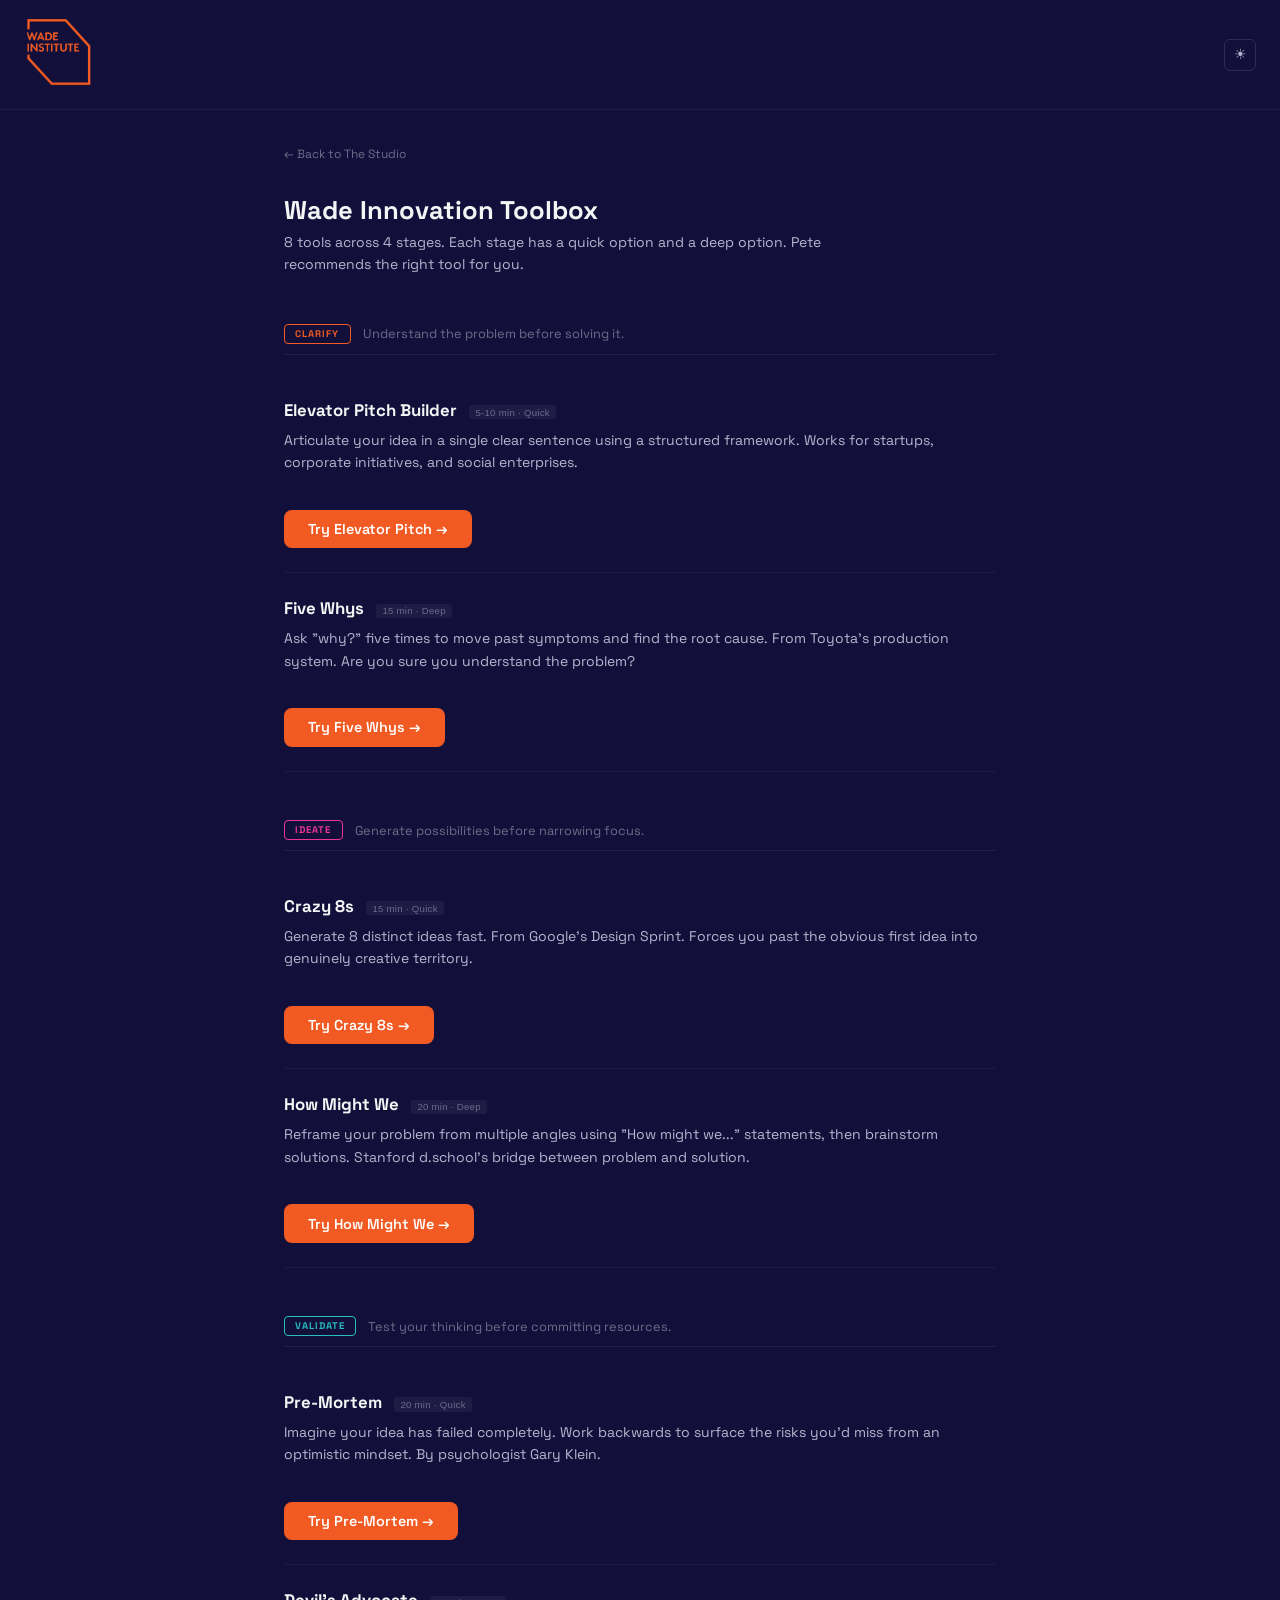
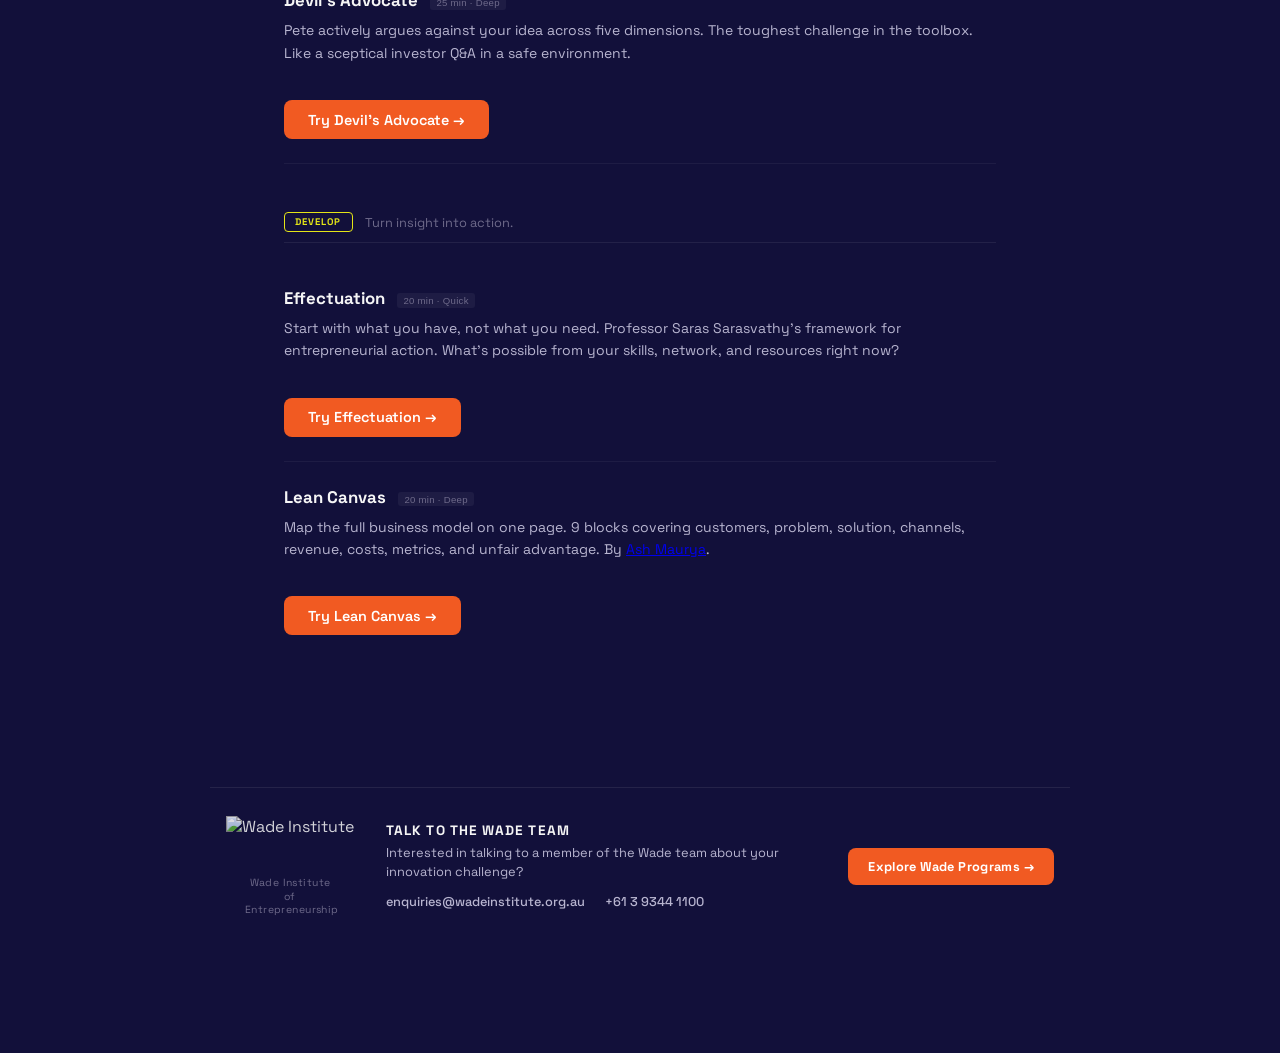
==== commit f1b9c70c: "Custom boards for Pre-Mortem + Effectuation, restore stage colours, reorganise toolbox - Pre-Mortem " ====
--- a/toolbox.html
+++ b/toolbox.html
@@ -3,236 +3,114 @@
 <head>
     <meta charset="UTF-8">
     <meta name="viewport" content="width=device-width, initial-scale=1.0">
-    <title>Wade Innovation Toolbox — Lean Canvas</title>
+    <title>Wade Innovation Toolbox</title>
     <link rel="preconnect" href="https://fonts.googleapis.com">
     <link href="https://fonts.googleapis.com/css2?family=Space+Grotesk:wght@300;400;500;600;700&family=Space+Mono:wght@400;700&display=swap" rel="stylesheet">
     <link rel="stylesheet" href="styles.css">
 </head>
 <body>
-
 <div class="app-shell toolbox-shell">
-
     <header class="header">
         <a href="index.html"><img class="logo" src="logo.png" alt="Wade Institute"></a>
         <button class="theme-toggle" id="themeToggle" title="Toggle light/dark mode" aria-label="Toggle light/dark mode">
             <span class="theme-icon">&#9728;</span>
         </button>
     </header>
+    <main class="toolbox">
+        <a class="toolbox-back" href="index.html">&larr; Back to The Studio</a>
+        <h1 class="toolbox-page-title">Wade Innovation Toolbox</h1>
+        <p class="toolbox-page-sub">8 tools across 4 stages. Each stage has a quick option and a deep option. Pete recommends the right tool for you.</p>
 
-    <main class="toolbox">
-
-        <a class="toolbox-back" href="index.html">&larr; Back to The Studio</a>
-
-        <h1 class="toolbox-page-title">Wade Innovation Toolbox</h1>
-        <p class="toolbox-page-sub">Structured methods used across Wade Institute programs to help founders, investors, educators, and corporate innovators think with rigour.</p>
-
-        <!-- ── ELEVATOR PITCH ── -->
-        <div class="tool-entry tool-entry-featured" id="elevator-pitch">
+        <!-- ══ CLARIFY ══ -->
+        <div class="toolbox-stage-header">
+            <span class="toolbox-stage-badge stage-badge-reframe">Clarify</span>
+            <span class="toolbox-stage-desc">Understand the problem before solving it.</span>
+        </div>
+        <div class="tool-entry" id="elevator-pitch">
             <div class="tool-entry-header">
                 <h2 class="tool-entry-name">Elevator Pitch Builder</h2>
-                <span class="tool-entry-time">~5-10 min in The Studio</span>
+                <span class="tool-entry-time">5-10 min &middot; Quick</span>
             </div>
-            <p class="tool-entry-desc">Articulate your idea in a single clear sentence using a structured mad-lib framework. For anyone pitching something new &mdash; whether that's a startup, a corporate initiative, or a social enterprise.</p>
-
-            <div class="tool-entry-meta">
-                <div class="tool-meta-block">
-                    <span class="tool-meta-label">The framework</span>
-                    <p class="tool-meta-text"><em>For [target customer] who [problem/need], [product/service] is a [category] that [key benefit]. Unlike [alternatives], we [differentiator].</em></p>
-                </div>
-                <div class="tool-meta-block">
-                    <span class="tool-meta-label">When to use</span>
-                    <p class="tool-meta-text">When you can't yet explain your idea clearly, when you're short on time, when you need to pitch to leadership, or when you want to sharpen your one-liner before going deeper with a Lean Canvas.</p>
-                </div>
-                <div class="tool-meta-block">
-                    <span class="tool-meta-label">What you get</span>
-                    <p class="tool-meta-text">A tight, tested pitch sentence &mdash; plus a strength check on each component. If you want to go deeper, your pitch carries straight into a Lean Canvas session.</p>
-                </div>
+            <p class="tool-entry-desc">Articulate your idea in a single clear sentence using a structured framework. Works for startups, corporate initiatives, and social enterprises.</p>
+            <a class="tool-entry-cta" href="index.html">Try Elevator Pitch &rarr;</a>
+        </div>
+        <div class="tool-entry" id="five-whys">
+            <div class="tool-entry-header">
+                <h2 class="tool-entry-name">Five Whys</h2>
+                <span class="tool-entry-time">15 min &middot; Deep</span>
             </div>
-
-            <a class="tool-entry-cta" href="index.html">Try Elevator Pitch in The Studio &rarr;</a>
+            <p class="tool-entry-desc">Ask "why?" five times to move past symptoms and find the root cause. From Toyota's production system. Are you sure you understand the problem?</p>
+            <a class="tool-entry-cta" href="index.html">Try Five Whys &rarr;</a>
         </div>
 
-        <!-- ── LEAN CANVAS ── -->
-        <div class="tool-entry tool-entry-featured" id="lean-canvas">
-            <div class="tool-entry-header">
-                <h2 class="tool-entry-name">Lean Canvas</h2>
-                <span class="tool-entry-time">~20 min in The Studio</span>
-            </div>
-            <p class="tool-entry-desc">A one-page business model that maps the 9 key assumptions behind any venture, product, or initiative. Created by <a href="https://leanstack.com/lean-canvas" target="_blank" rel="noopener">Ash Maurya</a>, adapted from Alexander Osterwalder's Business Model Canvas. Wade uses it across multiple programs because it forces you to get concrete about what you're really betting on.</p>
-
-            <div class="tool-entry-meta">
-                <div class="tool-meta-block">
-                    <span class="tool-meta-label">The 9 blocks</span>
-                    <p class="tool-meta-text"><strong>Customer Segments</strong> &mdash; Who are you creating value for?<br>
-                    <strong>Problem</strong> &mdash; What are the top 1-3 problems they face?<br>
-                    <strong>Unique Value Proposition</strong> &mdash; Why are you different and worth paying attention to?<br>
-                    <strong>Solution</strong> &mdash; How do you solve each problem?<br>
-                    <strong>Channels</strong> &mdash; How do you reach your customers?<br>
-                    <strong>Revenue Streams</strong> &mdash; How do you make money?<br>
-                    <strong>Cost Structure</strong> &mdash; What are your key costs?<br>
-                    <strong>Key Metrics</strong> &mdash; What numbers tell you the business is working?<br>
-                    <strong>Unfair Advantage</strong> &mdash; What can't be easily copied or bought?</p>
-                </div>
-                <div class="tool-meta-block">
-                    <span class="tool-meta-label">When to use</span>
-                    <p class="tool-meta-text">When you're developing a new business model, product, or initiative and need to surface your riskiest assumptions before investing time and money. Works for startups, corporate innovation projects, and investment thesis development.</p>
-                </div>
-                <div class="tool-meta-block">
-                    <span class="tool-meta-label">What you get</span>
-                    <p class="tool-meta-text">A completed canvas with your key hypotheses mapped, your riskiest assumption identified, and a concrete next step to test it. In The Studio, Pete guides you through each block conversationally and builds your canvas in real time.</p>
-                </div>
-                <div class="tool-meta-block">
-                    <span class="tool-meta-label">Where it comes from</span>
-                    <p class="tool-meta-text">Ash Maurya's <em>Running Lean</em> (2012). Adapted from Alex Osterwalder's Business Model Canvas. Used by Charlie Simpson in <strong>Your Growth Engine</strong>, Brian Collins in <strong>Think Like an Entrepreneur</strong>, and Sally Bruce in <strong>The AI Conundrum</strong> at Wade Institute.</p>
-                </div>
-            </div>
-
-            <a class="tool-entry-cta" href="index.html">Try Lean Canvas in The Studio &rarr;</a>
-        </div>
-
-        <!-- ── IDEATE ── -->
+        <!-- ══ IDEATE ══ -->
         <div class="toolbox-stage-header">
             <span class="toolbox-stage-badge stage-badge-ideate">Ideate</span>
-            <span class="toolbox-stage-desc">Have a direction? Generate bold ideas before settling on one.</span>
+            <span class="toolbox-stage-desc">Generate possibilities before narrowing focus.</span>
         </div>
-
         <div class="tool-entry" id="crazy-8s">
             <div class="tool-entry-header">
                 <h2 class="tool-entry-name">Crazy 8s</h2>
-                <span class="tool-entry-time">~15 min &middot; Quick</span>
+                <span class="tool-entry-time">15 min &middot; Quick</span>
             </div>
-            <p class="tool-entry-desc">Generate 8 distinct ideas fast. From Google's Design Sprint methodology. Forces you past the obvious first idea into genuinely creative territory.</p>
-            <div class="tool-entry-meta">
-                <div class="tool-meta-block">
-                    <span class="tool-meta-label">When to use</span>
-                    <p class="tool-meta-text">When you have a defined problem and need to explore solutions. When brainstorming feels stuck. When you want volume over perfection.</p>
-                </div>
-                <div class="tool-meta-block">
-                    <span class="tool-meta-label">What you get</span>
-                    <p class="tool-meta-text">8 distinct ideas with your top 2-3 picks highlighted, plus Pete's observation on patterns across your ideas.</p>
-                </div>
-            </div>
-            <a class="tool-entry-cta" href="index.html">Try Crazy 8s in The Studio &rarr;</a>
+            <p class="tool-entry-desc">Generate 8 distinct ideas fast. From Google's Design Sprint. Forces you past the obvious first idea into genuinely creative territory.</p>
+            <a class="tool-entry-cta" href="index.html">Try Crazy 8s &rarr;</a>
         </div>
-
         <div class="tool-entry" id="hmw">
             <div class="tool-entry-header">
                 <h2 class="tool-entry-name">How Might We</h2>
-                <span class="tool-entry-time">~20 min &middot; Deep</span>
+                <span class="tool-entry-time">20 min &middot; Deep</span>
             </div>
-            <p class="tool-entry-desc">Reframe your problem from multiple angles using "How might we..." statements, then brainstorm solutions for the most promising reframes. Stanford d.school's bridge between defining a problem and generating solutions.</p>
-            <div class="tool-entry-meta">
-                <div class="tool-meta-block">
-                    <span class="tool-meta-label">When to use</span>
-                    <p class="tool-meta-text">After you've defined a problem and want to explore solution space broadly before committing to one direction.</p>
-                </div>
-                <div class="tool-meta-block">
-                    <span class="tool-meta-label">What you get</span>
-                    <p class="tool-meta-text">5-8 reframed problem statements, solutions for the top picks, and a recommended direction with Pete's rationale.</p>
-                </div>
-            </div>
-            <a class="tool-entry-cta" href="index.html">Try How Might We in The Studio &rarr;</a>
+            <p class="tool-entry-desc">Reframe your problem from multiple angles using "How might we..." statements, then brainstorm solutions. Stanford d.school's bridge between problem and solution.</p>
+            <a class="tool-entry-cta" href="index.html">Try How Might We &rarr;</a>
         </div>
 
-        <!-- ── CLARIFY DEEP ── -->
-        <div class="toolbox-stage-header">
-            <span class="toolbox-stage-badge stage-badge-reframe">Clarify</span>
-            <span class="toolbox-stage-desc">Not sure what's really going on? Start here.</span>
-        </div>
-
-        <div class="tool-entry" id="five-whys">
-            <div class="tool-entry-header">
-                <h2 class="tool-entry-name">Five Whys</h2>
-                <span class="tool-entry-time">~15 min &middot; Deep</span>
-            </div>
-            <p class="tool-entry-desc">Ask "why?" five times to move past symptoms and find the root cause. From Toyota's production system. The deep complement to the Elevator Pitch Builder &mdash; where the pitch asks "what are you building?", Five Whys asks "are you sure you understand the problem?"</p>
-            <div class="tool-entry-meta">
-                <div class="tool-meta-block">
-                    <span class="tool-meta-label">When to use</span>
-                    <p class="tool-meta-text">When a problem keeps recurring or you're treating symptoms rather than root causes. Before committing to a solution.</p>
-                </div>
-                <div class="tool-meta-block">
-                    <span class="tool-meta-label">What you get</span>
-                    <p class="tool-meta-text">A visual chain from symptom to root cause, a reframed problem statement, and a clear next step.</p>
-                </div>
-            </div>
-            <a class="tool-entry-cta" href="index.html">Try Five Whys in The Studio &rarr;</a>
-        </div>
-
-        <!-- ── VALIDATE ── -->
+        <!-- ══ VALIDATE ══ -->
         <div class="toolbox-stage-header">
             <span class="toolbox-stage-badge stage-badge-debate">Validate</span>
-            <span class="toolbox-stage-desc">Have an idea? Stress-test it before you commit.</span>
+            <span class="toolbox-stage-desc">Test your thinking before committing resources.</span>
         </div>
-
         <div class="tool-entry" id="pre-mortem">
             <div class="tool-entry-header">
                 <h2 class="tool-entry-name">Pre-Mortem</h2>
-                <span class="tool-entry-time">~20 min &middot; Quick</span>
+                <span class="tool-entry-time">20 min &middot; Quick</span>
             </div>
-            <p class="tool-entry-desc">Imagine your idea has failed completely. Work backwards to surface the risks you'd miss from an optimistic mindset. Developed by psychologist Gary Klein &mdash; research shows it increases risk identification by 30%.</p>
-            <div class="tool-entry-meta">
-                <div class="tool-meta-block">
-                    <span class="tool-meta-label">When to use</span>
-                    <p class="tool-meta-text">Before committing significant resources. When your team is overly confident. When you need to anticipate stakeholder objections.</p>
-                </div>
-                <div class="tool-meta-block">
-                    <span class="tool-meta-label">What you get</span>
-                    <p class="tool-meta-text">A ranked list of failure modes, the single biggest risk identified, and concrete mitigations for the top 2-3 risks.</p>
-                </div>
-            </div>
-            <a class="tool-entry-cta" href="index.html">Try Pre-Mortem in The Studio &rarr;</a>
+            <p class="tool-entry-desc">Imagine your idea has failed completely. Work backwards to surface the risks you'd miss from an optimistic mindset. By psychologist Gary Klein.</p>
+            <a class="tool-entry-cta" href="index.html">Try Pre-Mortem &rarr;</a>
         </div>
-
         <div class="tool-entry" id="devils-advocate">
             <div class="tool-entry-header">
                 <h2 class="tool-entry-name">Devil's Advocate</h2>
-                <span class="tool-entry-time">~25 min &middot; Deep</span>
+                <span class="tool-entry-time">25 min &middot; Deep</span>
             </div>
-            <p class="tool-entry-desc">Pete actively argues against your idea across five dimensions &mdash; market, execution, team, timing, and competition. The toughest challenge in the toolbox. Like a sceptical investor Q&A, but in a safe environment.</p>
-            <div class="tool-entry-meta">
-                <div class="tool-meta-block">
-                    <span class="tool-meta-label">When to use</span>
-                    <p class="tool-meta-text">When your team is too aligned. Before a major pitch, investment decision, or commitment of resources. When you need to find the holes before someone else does.</p>
-                </div>
-                <div class="tool-meta-block">
-                    <span class="tool-meta-label">What you get</span>
-                    <p class="tool-meta-text">A defence strength assessment for each dimension, the biggest gap identified, and a concrete recommendation for how to close it.</p>
-                </div>
-            </div>
-            <a class="tool-entry-cta" href="index.html">Try Devil's Advocate in The Studio &rarr;</a>
+            <p class="tool-entry-desc">Pete actively argues against your idea across five dimensions. The toughest challenge in the toolbox. Like a sceptical investor Q&amp;A in a safe environment.</p>
+            <a class="tool-entry-cta" href="index.html">Try Devil's Advocate &rarr;</a>
         </div>
 
-        <!-- ── DEVELOP ── -->
+        <!-- ══ DEVELOP ══ -->
         <div class="toolbox-stage-header">
             <span class="toolbox-stage-badge stage-badge-framework">Develop</span>
-            <span class="toolbox-stage-desc">Idea validated? Turn insight into action.</span>
+            <span class="toolbox-stage-desc">Turn insight into action.</span>
         </div>
-
         <div class="tool-entry" id="effectuation">
             <div class="tool-entry-header">
                 <h2 class="tool-entry-name">Effectuation</h2>
-                <span class="tool-entry-time">~20 min &middot; Quick</span>
+                <span class="tool-entry-time">20 min &middot; Quick</span>
             </div>
-            <p class="tool-entry-desc">Don't start with a goal &mdash; start with what you already have. Professor Saras Sarasvathy's framework for entrepreneurial decision-making: your skills, your network, your resources. What's possible from there?</p>
-            <div class="tool-entry-meta">
-                <div class="tool-meta-block">
-                    <span class="tool-meta-label">When to use</span>
-                    <p class="tool-meta-text">When you're resource-constrained, paralysed by planning, or want to move faster by starting with what you have rather than what you need.</p>
-                </div>
-                <div class="tool-meta-block">
-                    <span class="tool-meta-label">What you get</span>
-                    <p class="tool-meta-text">A means inventory, an affordable loss statement, a map of potential allies, and a concrete first move for the next 48 hours.</p>
-                </div>
+            <p class="tool-entry-desc">Start with what you have, not what you need. Professor Saras Sarasvathy's framework for entrepreneurial action. What's possible from your skills, network, and resources right now?</p>
+            <a class="tool-entry-cta" href="index.html">Try Effectuation &rarr;</a>
+        </div>
+        <div class="tool-entry" id="lean-canvas">
+            <div class="tool-entry-header">
+                <h2 class="tool-entry-name">Lean Canvas</h2>
+                <span class="tool-entry-time">20 min &middot; Deep</span>
             </div>
-            <a class="tool-entry-cta" href="index.html">Try Effectuation in The Studio &rarr;</a>
+            <p class="tool-entry-desc">Map the full business model on one page. 9 blocks covering customers, problem, solution, channels, revenue, costs, metrics, and unfair advantage. By <a href="https://leanstack.com/lean-canvas" target="_blank" rel="noopener">Ash Maurya</a>.</p>
+            <a class="tool-entry-cta" href="index.html">Try Lean Canvas &rarr;</a>
         </div>
+    </main>
+</div>
 
-    </main>
-
-</div><!-- /app-shell -->
-
-<!-- Universal site footer -->
 <div class="site-footer">
     <div class="site-footer-inner">
         <div class="site-footer-brand">
@@ -272,6 +150,5 @@
     if (saved === 'light') document.querySelector('.theme-icon').textContent = '\u263D';
 })();
 </script>
-
 </body>
 </html>
--- a/styles.css
+++ b/styles.css
@@ -20,9 +20,9 @@
     --text-dim: #b8b5d0;
     --text-muted: #6e6a8a;
     --orange: #F15A22;
-    --yellow: #F15A22;
-    --teal: #F15A22;
-    --pink: #F15A22;
+    --pink: #ED3694;
+    --teal: #27BDBE;
+    --yellow: #E4E517;
     --font: 'GT Walsheim', 'Space Grotesk', sans-serif;
     --mono: 'GT Walsheim', sans-serif;
 }
@@ -1469,6 +1469,56 @@
 html[data-theme="light"] .pitch-progress-dot { border-color: rgba(0,0,0,0.15); }
 html[data-theme="light"] .pitch-slot { border-bottom-color: rgba(0,0,0,0.1); color: #999; }
 html[data-theme="light"] .pitch-slot.filled { color: var(--orange); }
+
+/* === PRE-MORTEM BOARD GRID === */
+.board-grid-premortem {
+    display: grid;
+    grid-template-columns: 1fr 1fr 1fr;
+    grid-template-rows: auto auto 1fr;
+    gap: 1px;
+    overflow-y: auto;
+    background: rgba(255,255,255,0.08);
+    border: 1px solid rgba(255,255,255,0.08);
+    border-radius: 8px;
+    flex: 1;
+}
+.board-grid-premortem .board-zone { min-height: 100px; border-radius: 0; background: var(--bg); }
+/* Mitigations spans full bottom row */
+.board-grid-premortem .board-zone[data-zone="risk-mitigations"] { grid-column: 1 / -1; }
+.board-grid-premortem .zone-name { font-size: 0.8rem; font-weight: 600; text-transform: uppercase; letter-spacing: 0.04em; }
+.board-grid-premortem .board-card-text { font-size: 0.85rem; line-height: 1.45; color: #f5f5f5; }
+@media (max-width: 1024px) {
+    .board-grid-premortem { grid-template-columns: 1fr 1fr; }
+    .board-grid-premortem .board-zone[data-zone="risk-mitigations"] { grid-column: 1 / -1; }
+}
+@media (max-width: 480px) {
+    .board-grid-premortem { grid-template-columns: 1fr; }
+}
+
+/* === EFFECTUATION BOARD GRID === */
+.board-grid-effectuation {
+    display: grid;
+    grid-template-columns: 1fr 1fr 1fr;
+    grid-template-rows: auto auto;
+    gap: 1px;
+    overflow-y: auto;
+    background: rgba(255,255,255,0.08);
+    border: 1px solid rgba(255,255,255,0.08);
+    border-radius: 8px;
+    flex: 1;
+}
+.board-grid-effectuation .board-zone { min-height: 120px; border-radius: 0; background: var(--bg); }
+/* First Move spans full bottom row */
+.board-grid-effectuation .board-zone[data-zone="eff-action"] { grid-column: 1 / -1; }
+.board-grid-effectuation .zone-name { font-size: 0.8rem; font-weight: 600; text-transform: uppercase; letter-spacing: 0.04em; }
+.board-grid-effectuation .board-card-text { font-size: 0.85rem; line-height: 1.45; color: #f5f5f5; }
+@media (max-width: 1024px) {
+    .board-grid-effectuation { grid-template-columns: 1fr 1fr; }
+    .board-grid-effectuation .board-zone[data-zone="eff-action"] { grid-column: 1 / -1; }
+}
+@media (max-width: 480px) {
+    .board-grid-effectuation { grid-template-columns: 1fr; }
+}
 
 /* === PITCH BOARD GRID === */
 .board-grid-pitch {
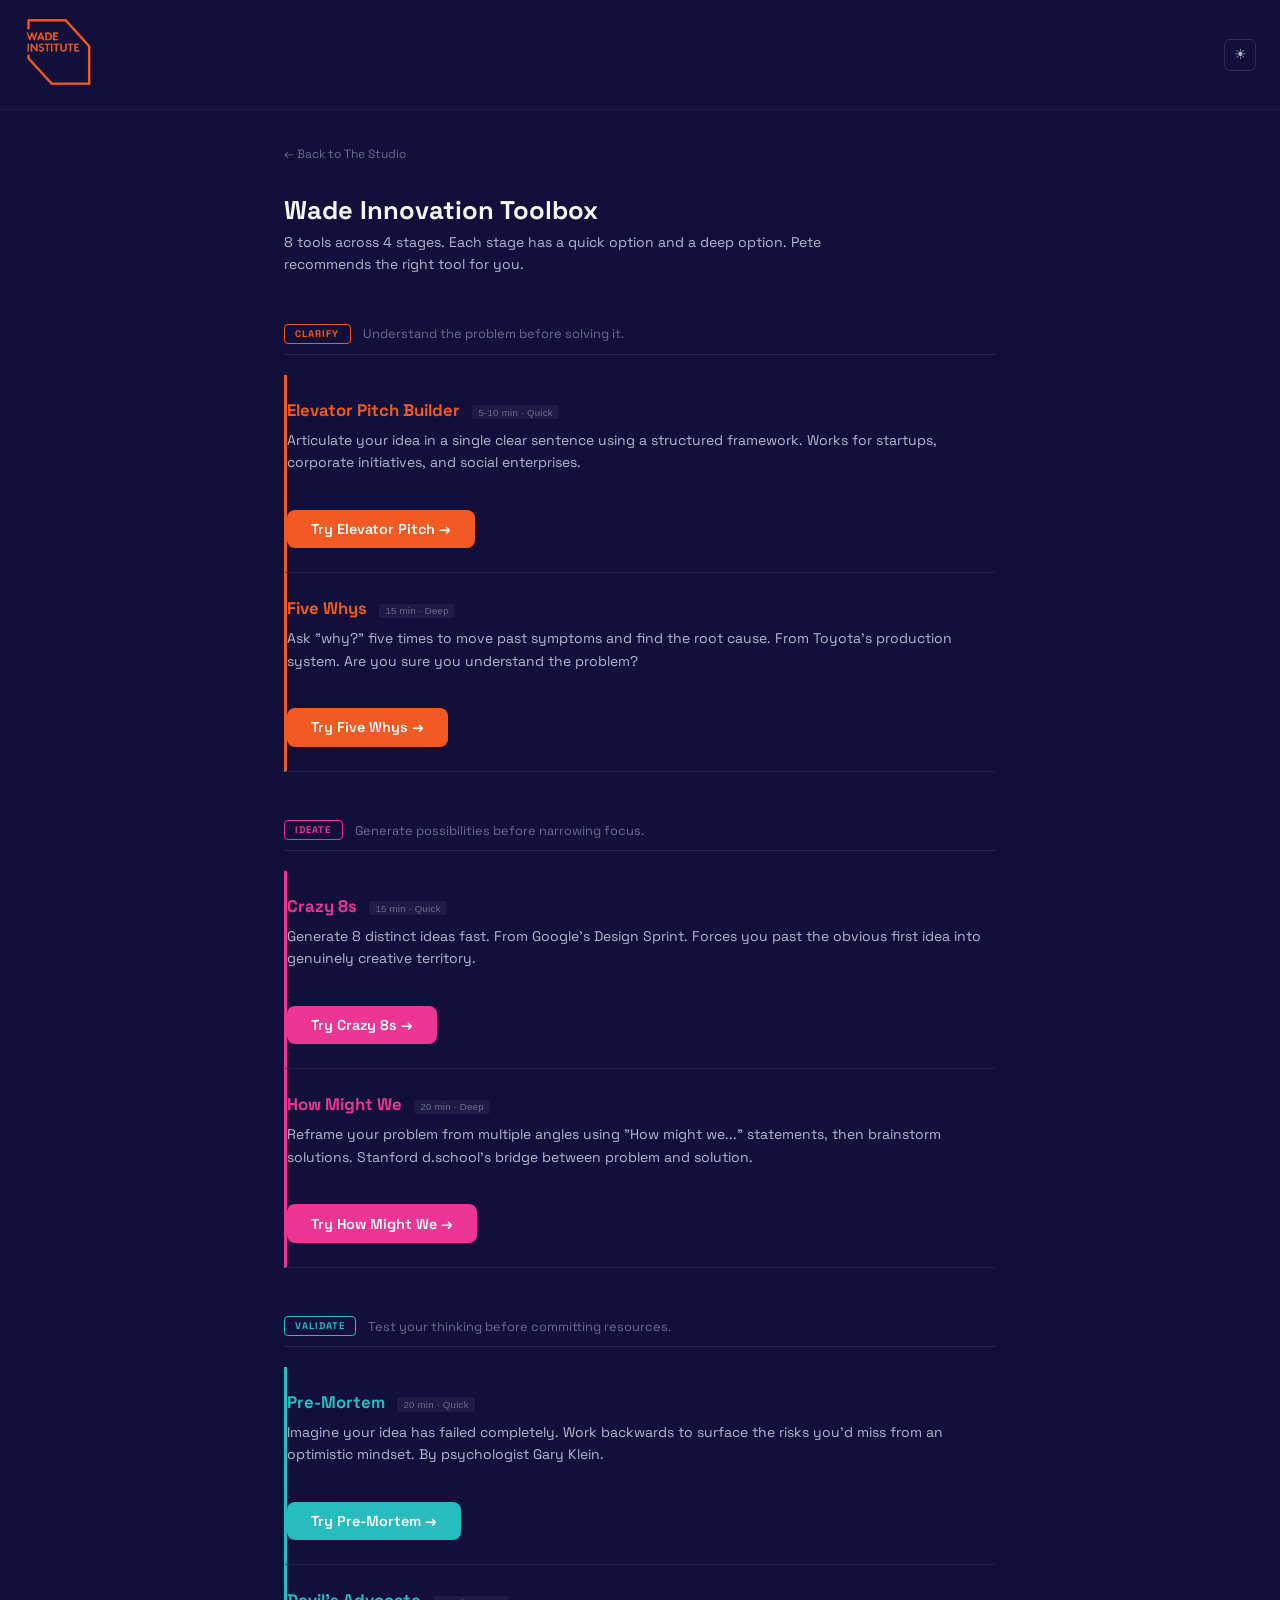
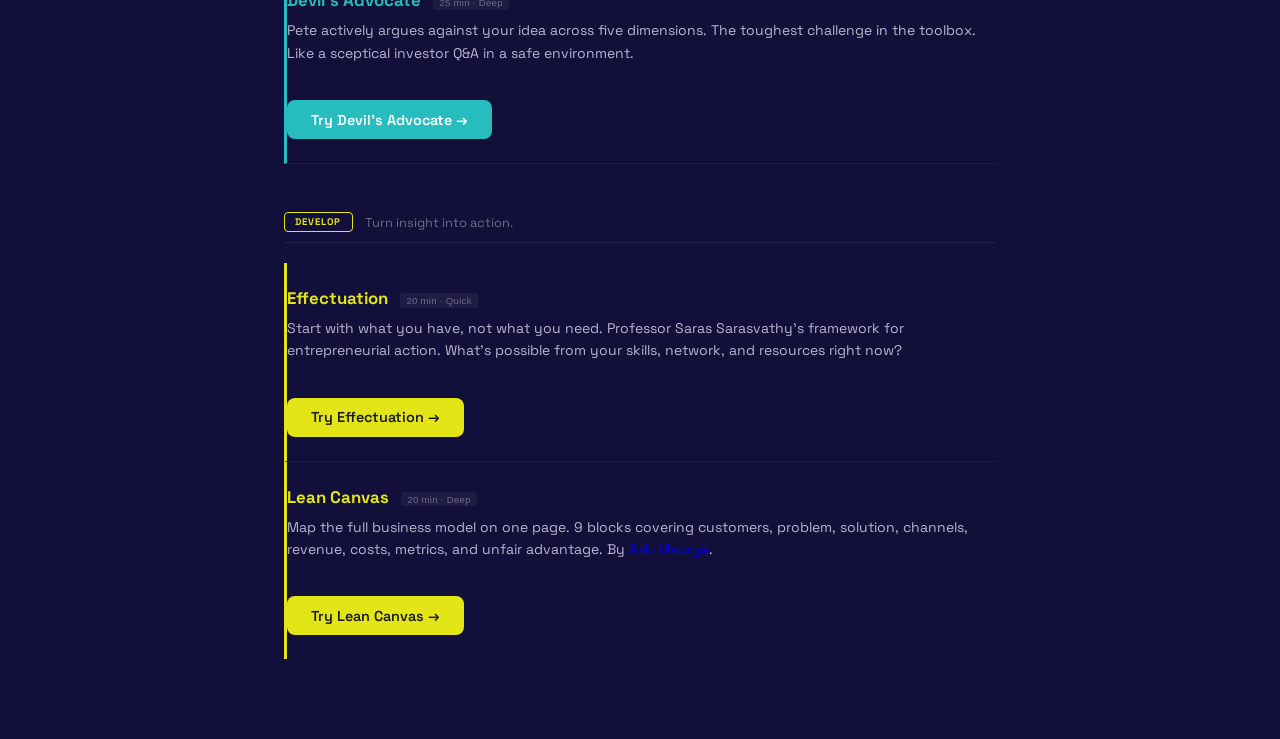
==== commit 8d1684ee: "Bug fixes: board zone colours, footer CTA, PDF hex, toolbox cache-bust - Fix board zone names: pink/" ====
--- a/toolbox.html
+++ b/toolbox.html
@@ -6,7 +6,7 @@
     <title>Wade Innovation Toolbox</title>
     <link rel="preconnect" href="https://fonts.googleapis.com">
     <link href="https://fonts.googleapis.com/css2?family=Space+Grotesk:wght@300;400;500;600;700&family=Space+Mono:wght@400;700&display=swap" rel="stylesheet">
-    <link rel="stylesheet" href="styles.css">
+    <link rel="stylesheet" href="styles.css?v=83">
 </head>
 <body>
 <div class="app-shell toolbox-shell">
@@ -26,21 +26,21 @@
             <span class="toolbox-stage-badge stage-badge-reframe">Clarify</span>
             <span class="toolbox-stage-desc">Understand the problem before solving it.</span>
         </div>
-        <div class="tool-entry" id="elevator-pitch">
+        <div class="tool-entry tool-stage-reframe" id="elevator-pitch">
             <div class="tool-entry-header">
                 <h2 class="tool-entry-name">Elevator Pitch Builder</h2>
                 <span class="tool-entry-time">5-10 min &middot; Quick</span>
             </div>
             <p class="tool-entry-desc">Articulate your idea in a single clear sentence using a structured framework. Works for startups, corporate initiatives, and social enterprises.</p>
-            <a class="tool-entry-cta" href="index.html">Try Elevator Pitch &rarr;</a>
+            <a class="tool-entry-cta" href="index.html?tool=elevator-pitch">Try Elevator Pitch &rarr;</a>
         </div>
-        <div class="tool-entry" id="five-whys">
+        <div class="tool-entry tool-stage-reframe" id="five-whys">
             <div class="tool-entry-header">
                 <h2 class="tool-entry-name">Five Whys</h2>
                 <span class="tool-entry-time">15 min &middot; Deep</span>
             </div>
             <p class="tool-entry-desc">Ask "why?" five times to move past symptoms and find the root cause. From Toyota's production system. Are you sure you understand the problem?</p>
-            <a class="tool-entry-cta" href="index.html">Try Five Whys &rarr;</a>
+            <a class="tool-entry-cta" href="index.html?tool=five-whys">Try Five Whys &rarr;</a>
         </div>
 
         <!-- ══ IDEATE ══ -->
@@ -48,21 +48,21 @@
             <span class="toolbox-stage-badge stage-badge-ideate">Ideate</span>
             <span class="toolbox-stage-desc">Generate possibilities before narrowing focus.</span>
         </div>
-        <div class="tool-entry" id="crazy-8s">
+        <div class="tool-entry tool-stage-ideate" id="crazy-8s">
             <div class="tool-entry-header">
                 <h2 class="tool-entry-name">Crazy 8s</h2>
                 <span class="tool-entry-time">15 min &middot; Quick</span>
             </div>
             <p class="tool-entry-desc">Generate 8 distinct ideas fast. From Google's Design Sprint. Forces you past the obvious first idea into genuinely creative territory.</p>
-            <a class="tool-entry-cta" href="index.html">Try Crazy 8s &rarr;</a>
+            <a class="tool-entry-cta" href="index.html?tool=crazy-8s">Try Crazy 8s &rarr;</a>
         </div>
-        <div class="tool-entry" id="hmw">
+        <div class="tool-entry tool-stage-ideate" id="hmw">
             <div class="tool-entry-header">
                 <h2 class="tool-entry-name">How Might We</h2>
                 <span class="tool-entry-time">20 min &middot; Deep</span>
             </div>
             <p class="tool-entry-desc">Reframe your problem from multiple angles using "How might we..." statements, then brainstorm solutions. Stanford d.school's bridge between problem and solution.</p>
-            <a class="tool-entry-cta" href="index.html">Try How Might We &rarr;</a>
+            <a class="tool-entry-cta" href="index.html?tool=hmw">Try How Might We &rarr;</a>
         </div>
 
         <!-- ══ VALIDATE ══ -->
@@ -70,21 +70,21 @@
             <span class="toolbox-stage-badge stage-badge-debate">Validate</span>
             <span class="toolbox-stage-desc">Test your thinking before committing resources.</span>
         </div>
-        <div class="tool-entry" id="pre-mortem">
+        <div class="tool-entry tool-stage-debate" id="pre-mortem">
             <div class="tool-entry-header">
                 <h2 class="tool-entry-name">Pre-Mortem</h2>
                 <span class="tool-entry-time">20 min &middot; Quick</span>
             </div>
             <p class="tool-entry-desc">Imagine your idea has failed completely. Work backwards to surface the risks you'd miss from an optimistic mindset. By psychologist Gary Klein.</p>
-            <a class="tool-entry-cta" href="index.html">Try Pre-Mortem &rarr;</a>
+            <a class="tool-entry-cta" href="index.html?tool=pre-mortem">Try Pre-Mortem &rarr;</a>
         </div>
-        <div class="tool-entry" id="devils-advocate">
+        <div class="tool-entry tool-stage-debate" id="devils-advocate">
             <div class="tool-entry-header">
                 <h2 class="tool-entry-name">Devil's Advocate</h2>
                 <span class="tool-entry-time">25 min &middot; Deep</span>
             </div>
             <p class="tool-entry-desc">Pete actively argues against your idea across five dimensions. The toughest challenge in the toolbox. Like a sceptical investor Q&amp;A in a safe environment.</p>
-            <a class="tool-entry-cta" href="index.html">Try Devil's Advocate &rarr;</a>
+            <a class="tool-entry-cta" href="index.html?tool=devils-advocate">Try Devil's Advocate &rarr;</a>
         </div>
 
         <!-- ══ DEVELOP ══ -->
@@ -92,21 +92,21 @@
             <span class="toolbox-stage-badge stage-badge-framework">Develop</span>
             <span class="toolbox-stage-desc">Turn insight into action.</span>
         </div>
-        <div class="tool-entry" id="effectuation">
+        <div class="tool-entry tool-stage-framework" id="effectuation">
             <div class="tool-entry-header">
                 <h2 class="tool-entry-name">Effectuation</h2>
                 <span class="tool-entry-time">20 min &middot; Quick</span>
             </div>
             <p class="tool-entry-desc">Start with what you have, not what you need. Professor Saras Sarasvathy's framework for entrepreneurial action. What's possible from your skills, network, and resources right now?</p>
-            <a class="tool-entry-cta" href="index.html">Try Effectuation &rarr;</a>
+            <a class="tool-entry-cta" href="index.html?tool=effectuation">Try Effectuation &rarr;</a>
         </div>
-        <div class="tool-entry" id="lean-canvas">
+        <div class="tool-entry tool-stage-framework" id="lean-canvas">
             <div class="tool-entry-header">
                 <h2 class="tool-entry-name">Lean Canvas</h2>
                 <span class="tool-entry-time">20 min &middot; Deep</span>
             </div>
             <p class="tool-entry-desc">Map the full business model on one page. 9 blocks covering customers, problem, solution, channels, revenue, costs, metrics, and unfair advantage. By <a href="https://leanstack.com/lean-canvas" target="_blank" rel="noopener">Ash Maurya</a>.</p>
-            <a class="tool-entry-cta" href="index.html">Try Lean Canvas &rarr;</a>
+            <a class="tool-entry-cta" href="index.html?tool=lean-canvas">Try Lean Canvas &rarr;</a>
         </div>
     </main>
 </div>
--- a/styles.css
+++ b/styles.css
@@ -82,22 +82,168 @@
 .session-bar.hidden { display: none; }
 .js-state { display: none; }
 
+/* === STAGE COLOUR SYSTEM — applies everywhere when data-mode is set === */
+/* CSS custom property for current stage colour — set via JS or cascade */
+body[data-mode="reframe"]   { --stage-color: var(--orange); }
+body[data-mode="ideate"]    { --stage-color: var(--pink); }
+body[data-mode="debate"]    { --stage-color: var(--teal); }
+body[data-mode="framework"] { --stage-color: var(--yellow); }
+body[data-mode="routing"]   { --stage-color: var(--orange); }
+
+/* Logo — swap wordmark per stage (JS sets src, no filters needed) */
+
+/* Session bar bottom border */
+body[data-mode] .session-bar { border-bottom-color: var(--stage-color); border-bottom-width: 2px; }
+
+/* Session label exercise name */
+body[data-mode] .session-label-exercise { color: var(--stage-color); }
+
+/* Input field focus glow */
+body[data-mode] .input-field:focus { box-shadow: 0 0 0 3px color-mix(in srgb, var(--stage-color) 12%, transparent); border-color: color-mix(in srgb, var(--stage-color) 40%, transparent); }
+
+/* Send button */
+body[data-mode] .send-btn { background: var(--stage-color); }
+
+/* Report CTA button */
+body[data-mode] .report-cta-btn { color: var(--stage-color); border-color: var(--stage-color); }
+
+/* Board toggle active */
+body[data-mode] .board-toggle.active { border-color: var(--stage-color); color: var(--stage-color); }
+
+/* Help me / Challenge me hover */
+body[data-mode] .chat-action-btn:hover { border-color: var(--stage-color); color: var(--stage-color); }
+body[data-mode] .chat-action-btn.active { border-color: var(--stage-color); color: var(--stage-color); background: color-mix(in srgb, var(--stage-color) 10%, transparent); }
+
+/* Progress bar fill */
+body[data-mode] .progress-bar-fill { background: var(--stage-color); }
+
+/* Session action buttons hover */
+body[data-mode] .session-action-btn:hover { color: var(--stage-color); }
+
+/* Pitch preview border */
+body[data-mode] .pitch-preview { border-color: color-mix(in srgb, var(--stage-color) 20%, transparent); }
+
+/* Board pane — stage colour border and header */
+body[data-mode] .board-pane { border-left-color: var(--stage-color); }
+body[data-mode] .board-title { color: var(--stage-color); }
+body[data-mode] .board-grid-canvas,
+body[data-mode] .board-grid-pitch,
+body[data-mode] .board-grid-premortem,
+body[data-mode] .board-grid-effectuation,
+body[data-mode] .board-grid-default { border-color: color-mix(in srgb, var(--stage-color) 20%, transparent); }
+body[data-mode] .zone-name { color: var(--stage-color); }
+body[data-mode] .board-card { border-left-color: var(--stage-color); }
+body[data-mode] .pitch-slot.filled { color: var(--stage-color); border-bottom-color: var(--stage-color); }
+body[data-mode] .pitch-progress-dot.filled { background: var(--stage-color); border-color: var(--stage-color); }
+
 /* Session label — replaces stage dots */
-.session-label {
+.session-label { display: none; } /* replaced by breadcrumb */
+
+/* Session breadcrumb — STAGE → Tool */
+.session-breadcrumb {
     flex: 1;
     display: flex;
     align-items: center;
-    gap: 0.5rem;
-}
-
-.session-label-exercise {
+    gap: 0.4rem;
+    position: relative;
+}
+.breadcrumb-stage {
+    font-size: 0.7rem;
+    font-weight: 700;
+    letter-spacing: 0.08em;
+    text-transform: uppercase;
+    color: var(--stage-color, var(--orange));
+}
+.breadcrumb-arrow {
+    font-size: 0.7rem;
+    color: var(--text-muted);
+    margin: 0 0.1rem;
+}
+.breadcrumb-tool {
+    font-family: var(--font);
     font-size: 0.85rem;
     font-weight: 600;
-    color: var(--orange);
-    letter-spacing: 0.03em;
+    color: var(--stage-color, var(--orange));
+    background: none;
+    border: none;
+    cursor: pointer;
+    padding: 0.2rem 0.4rem;
+    border-radius: 4px;
+    display: flex;
+    align-items: center;
+    gap: 0.3rem;
+    transition: background 0.15s;
+}
+.breadcrumb-tool:hover {
+    background: rgba(255,255,255,0.06);
+}
+.breadcrumb-chevron {
+    transition: transform 0.2s;
+}
+.breadcrumb-tool.open .breadcrumb-chevron {
+    transform: rotate(180deg);
+}
+
+/* Dropdown */
+.breadcrumb-dropdown {
+    position: absolute;
+    top: calc(100% + 6px);
+    left: 0;
+    background: var(--card-bg);
+    border: 1px solid rgba(255,255,255,0.1);
+    border-radius: 8px;
+    padding: 0.5rem 0;
+    min-width: 220px;
+    box-shadow: 0 8px 24px rgba(0,0,0,0.4);
+    z-index: 200;
+}
+.breadcrumb-dropdown.hidden { display: none; }
+
+.breadcrumb-dropdown-section {
+    padding: 0.4rem 0.75rem 0.2rem;
+    font-size: 0.6rem;
+    font-weight: 700;
+    letter-spacing: 0.1em;
+    text-transform: uppercase;
+    color: var(--text-muted);
+}
+.breadcrumb-dropdown-item {
+    display: block;
+    width: 100%;
+    padding: 0.45rem 0.75rem;
+    font-family: var(--font);
+    font-size: 0.8rem;
+    color: var(--text-dim);
+    background: none;
+    border: none;
+    text-align: left;
+    cursor: pointer;
+    transition: background 0.12s, color 0.12s;
+}
+.breadcrumb-dropdown-item:hover {
+    background: rgba(255,255,255,0.05);
+    color: var(--text);
+}
+.breadcrumb-dropdown-item.active {
+    color: var(--stage-color, var(--orange));
+    font-weight: 600;
+}
+.breadcrumb-toolbox-link {
+    display: block;
+    padding: 0.5rem 0.75rem 0.4rem;
+    font-size: 0.72rem;
+    color: var(--text-muted);
     text-decoration: none;
-}
-.session-label-exercise:hover { text-decoration: underline; }
+    border-top: 1px solid rgba(255,255,255,0.06);
+    margin-top: 0.3rem;
+    transition: color 0.15s;
+}
+.breadcrumb-toolbox-link:hover { color: var(--orange); }
+
+/* Light theme */
+html[data-theme="light"] .breadcrumb-dropdown { background: #fff; border-color: rgba(0,0,0,0.1); box-shadow: 0 8px 24px rgba(0,0,0,0.12); }
+html[data-theme="light"] .breadcrumb-dropdown-item:hover { background: rgba(0,0,0,0.04); }
+html[data-theme="light"] .breadcrumb-toolbox-link { border-top-color: rgba(0,0,0,0.08); }
 .mode-label {
     text-decoration: none;
     color: inherit;
@@ -841,17 +987,17 @@
 /* Welcome hero — full bleed image above text */
 .welcome-hero {
     width: 100vw;
-    height: 45vh;
-    min-height: 280px;
-    max-height: 420px;
-    margin: -3rem -1.5rem 2.5rem;
+    height: 30vh;
+    min-height: 180px;
+    max-height: 300px;
+    margin: -3rem -1.5rem 1.5rem;
     background: url('banner.jpg') center 40% / cover no-repeat;
     position: relative;
 }
 /* No gradient overlay on hero image */
 
 @media (max-width: 640px) {
-    .welcome-hero { height: 32vh; min-height: 200px; max-height: 300px; margin: -1.5rem -1rem 1.5rem; }
+    .welcome-hero { height: 25vh; min-height: 140px; max-height: 220px; margin: -1.5rem -1rem 1rem; }
 }
 
 .welcome-title {
@@ -1405,8 +1551,9 @@
     border: 1px solid rgba(241,90,34,0.15);
     border-radius: 0 0 10px 10px;
     padding: 1rem 1.25rem;
-    margin: 0 0 1rem;
-    max-width: 800px;
+    margin: 0 auto 1rem;
+    max-width: 700px;
+    width: 100%;
     box-shadow: 0 4px 12px rgba(0,0,0,0.3);
 }
 .pitch-preview.hidden { display: none; }
@@ -1450,7 +1597,7 @@
     font-size: 0.95rem;
     line-height: 1.7;
     color: var(--text-dim);
-    font-style: italic;
+    font-style: normal;
 }
 .pitch-slot {
     font-style: normal;
@@ -1695,36 +1842,39 @@
     width: 100%;
     max-width: 860px;
     border-top: 1px solid rgba(255,255,255,0.08);
-    padding-bottom: 6rem; /* clear the fixed prompt bar */
-    animation: fadeIn 0.3s ease;
+    padding-bottom: 2rem;
+    display: none; /* hidden by default — JS reveals after scroll past CTA */
+}
+.site-footer.visible {
+    display: block;
+    animation: fadeSlideUp 0.5s ease forwards;
+}
+@keyframes fadeSlideUp {
+    from { opacity: 0; transform: translateY(20px); }
+    to { opacity: 1; transform: translateY(0); }
 }
 
 
 .site-footer-inner {
     display: flex;
     align-items: center;
-    gap: 2rem;
-    padding: 1.75rem 1rem 2.5rem;
+    gap: 1.25rem;
+    padding: 1rem 1rem 1.5rem;
     flex-wrap: wrap;
 }
 
 .site-footer-brand {
-    display: flex;
-    flex-direction: column;
-    align-items: center;
-    gap: 0.5rem;
-    flex-shrink: 0;
-    min-width: 80px;
+    display: none; /* Hide the logo block — keep it minimal */
 }
 
 .site-footer-icon {
-    height: 52px;
+    height: 32px;
     width: auto;
     opacity: 0.85;
 }
 
 .site-footer-orgname {
-    font-size: 0.65rem;
+    font-size: 0.6rem;
     letter-spacing: 0.04em;
     color: var(--text-muted);
     text-align: center;
@@ -1738,19 +1888,19 @@
 }
 
 .site-footer-heading {
-    font-size: 0.85rem;
+    font-size: 0.75rem;
     font-weight: 700;
     letter-spacing: 0.08em;
     text-transform: uppercase;
     color: var(--text);
-    margin-bottom: 0.3rem;
+    margin-bottom: 0.2rem;
 }
 
 .site-footer-text {
-    font-size: 0.8rem;
+    font-size: 0.72rem;
     color: var(--text-dim);
-    line-height: 1.45;
-    margin-bottom: 0.75rem;
+    line-height: 1.4;
+    margin-bottom: 0.5rem;
 }
 
 .site-footer-contacts {
@@ -1780,12 +1930,12 @@
     background: var(--orange);
     color: #fff;
     font-family: var(--font);
-    font-size: 0.8rem;
+    font-size: 0.72rem;
     font-weight: 700;
     letter-spacing: 0.03em;
     text-decoration: none;
-    padding: 0.65rem 1.25rem;
-    border-radius: 8px;
+    padding: 0.5rem 1rem;
+    border-radius: 6px;
     white-space: nowrap;
     transition: opacity 0.2s;
 }
@@ -2764,6 +2914,22 @@
 }
 .theme-toggle:hover { border-color: rgba(255,255,255,0.25); color: var(--text); }
 
+.header-save-btn {
+    background: transparent;
+    border: 1px solid rgba(255,255,255,0.12);
+    border-radius: 6px;
+    width: 32px;
+    height: 32px;
+    color: var(--text-dim);
+    cursor: pointer;
+    display: none;
+    align-items: center;
+    justify-content: center;
+    transition: all 0.2s;
+}
+.header-save-btn:hover { border-color: rgba(255,255,255,0.3); color: var(--text); }
+body.in-session .header-save-btn { display: flex; }
+
 /* === LIGHT MODE === */
 html[data-theme="light"] {
     --bg: #F6F5F5;
@@ -2942,6 +3108,20 @@
     transition: opacity 0.2s;
 }
 .tool-entry-cta:hover { opacity: 0.9; }
+
+/* Toolbox stage colour coding */
+.tool-stage-reframe   { border-left: 3px solid var(--orange); }
+.tool-stage-ideate    { border-left: 3px solid var(--pink); }
+.tool-stage-debate    { border-left: 3px solid var(--teal); }
+.tool-stage-framework { border-left: 3px solid var(--yellow); }
+.tool-stage-reframe .tool-entry-name   { color: var(--orange); }
+.tool-stage-ideate .tool-entry-name    { color: var(--pink); }
+.tool-stage-debate .tool-entry-name    { color: var(--teal); }
+.tool-stage-framework .tool-entry-name { color: var(--yellow); }
+.tool-stage-reframe .tool-entry-cta   { background: var(--orange); }
+.tool-stage-ideate .tool-entry-cta    { background: var(--pink); }
+.tool-stage-debate .tool-entry-cta    { background: var(--teal); }
+.tool-stage-framework .tool-entry-cta { background: var(--yellow); color: #1a1a2e; }
 .toolbox-coming-soon {
     margin-top: 2.5rem;
     padding: 1.5rem;
@@ -3279,9 +3459,9 @@
 }
 /* Zone name colours match their section */
 .board-zone[data-colour="orange"] .zone-name { color: var(--orange); }
-.board-zone[data-colour="pink"] .zone-name   { color: var(--orange); }
-.board-zone[data-colour="teal"] .zone-name   { color: var(--orange); }
-.board-zone[data-colour="yellow"] .zone-name { color: var(--orange); }
+.board-zone[data-colour="pink"] .zone-name   { color: var(--pink); }
+.board-zone[data-colour="teal"] .zone-name   { color: var(--teal); }
+.board-zone[data-colour="yellow"] .zone-name { color: var(--yellow); }
 .board-grid-canvas .board-card-text {
     font-size: 0.85rem;
     line-height: 1.45;
